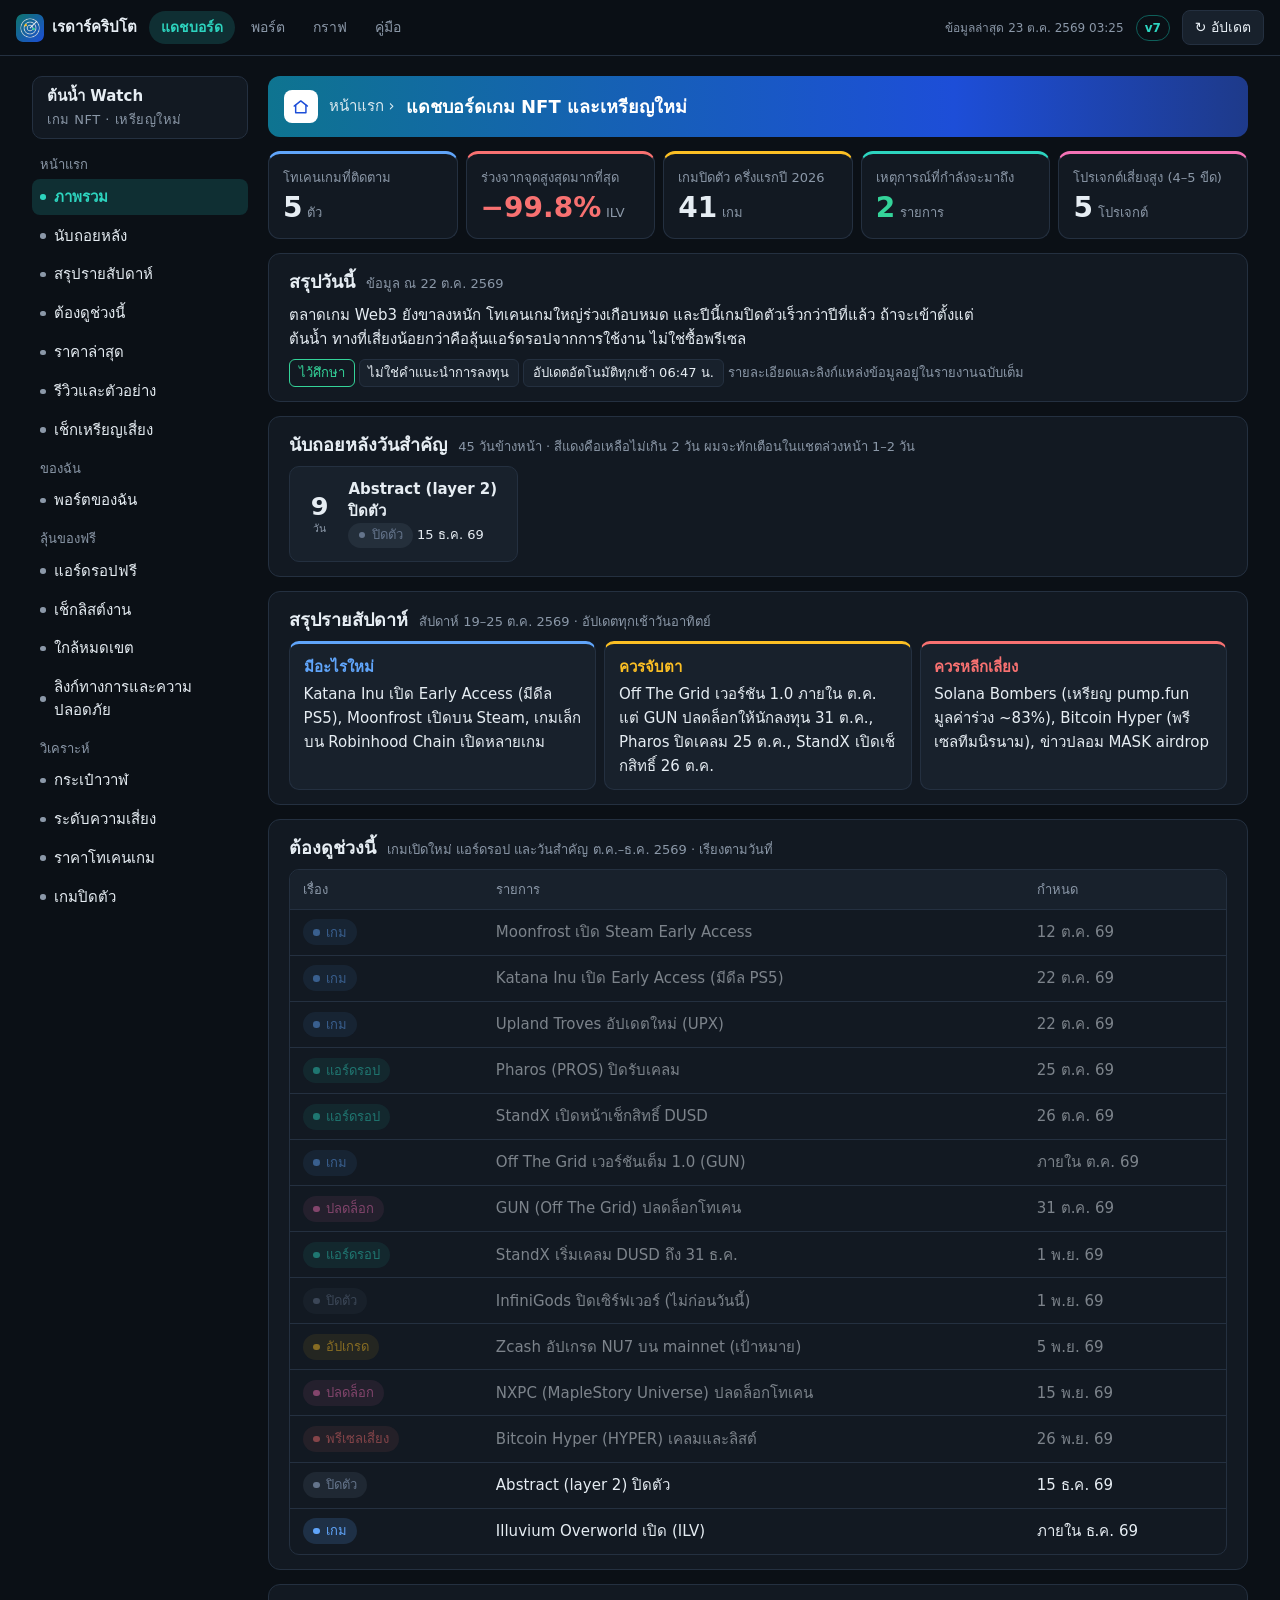
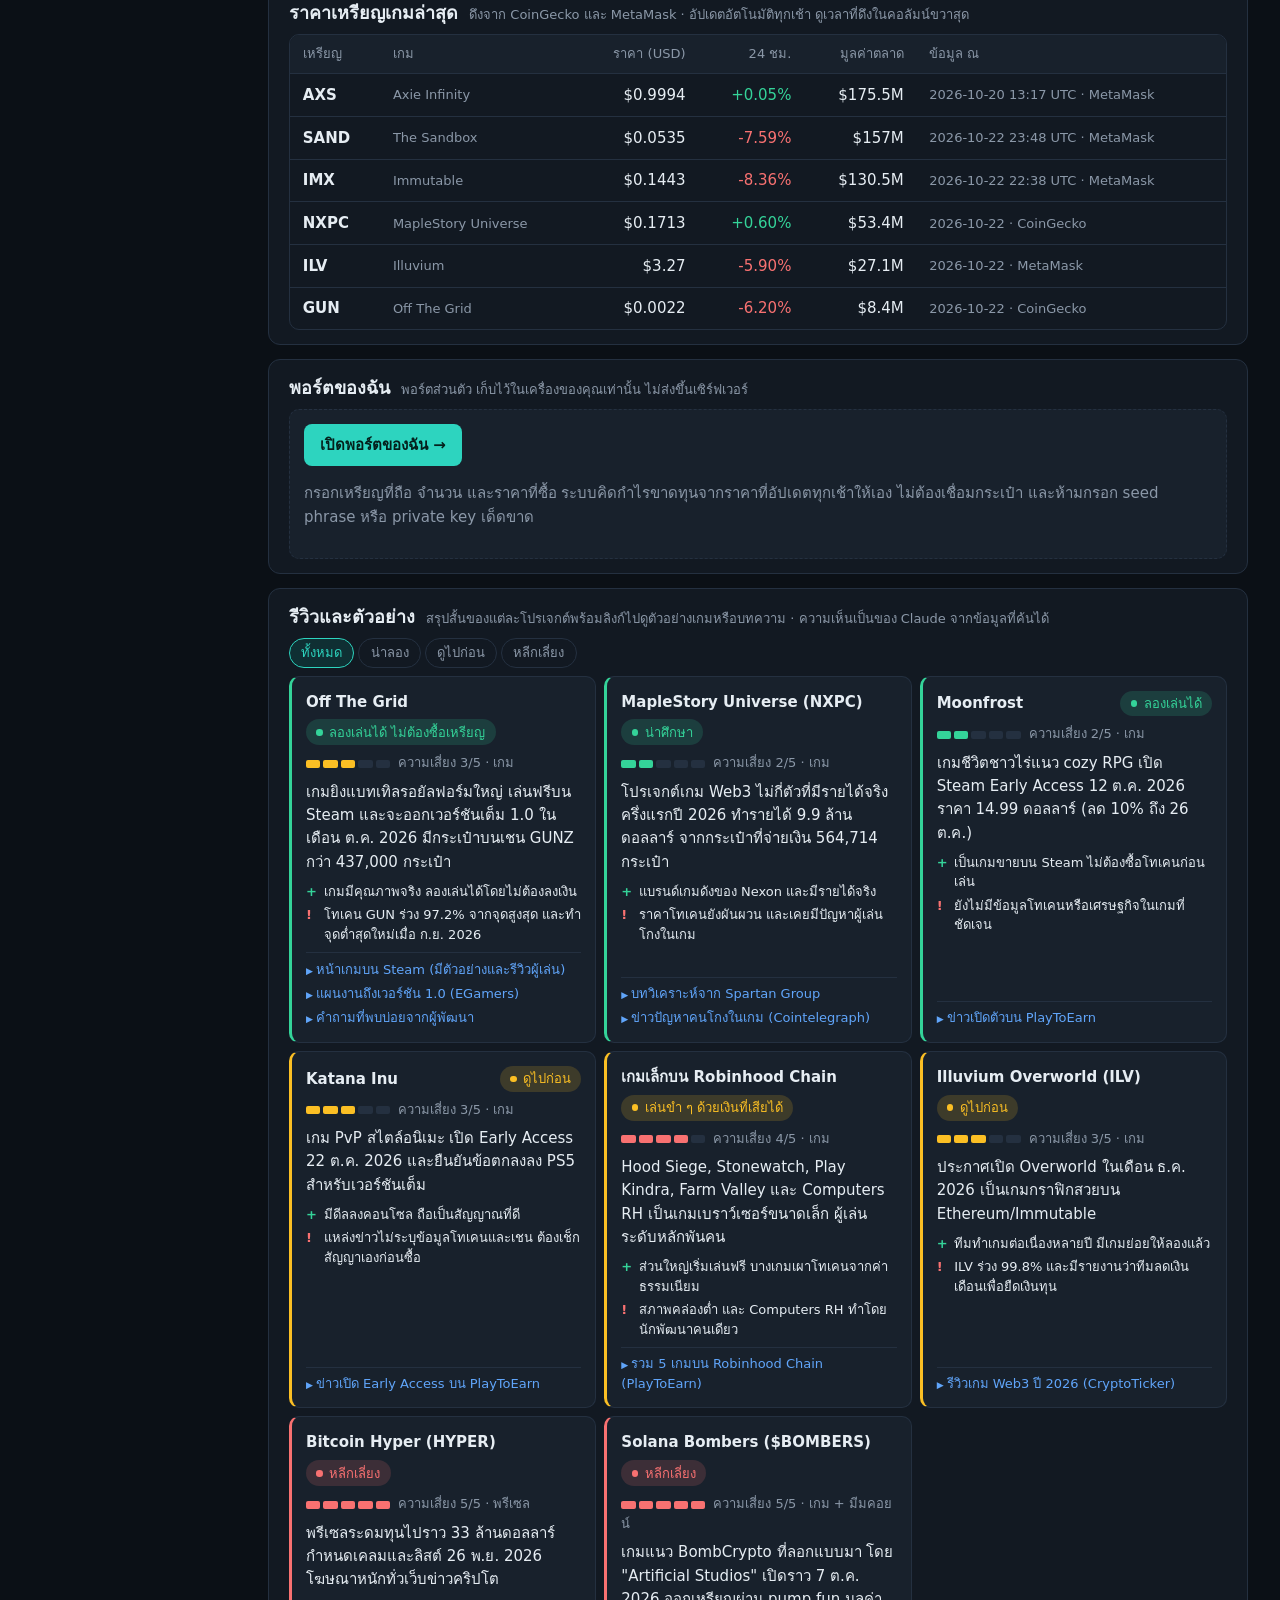
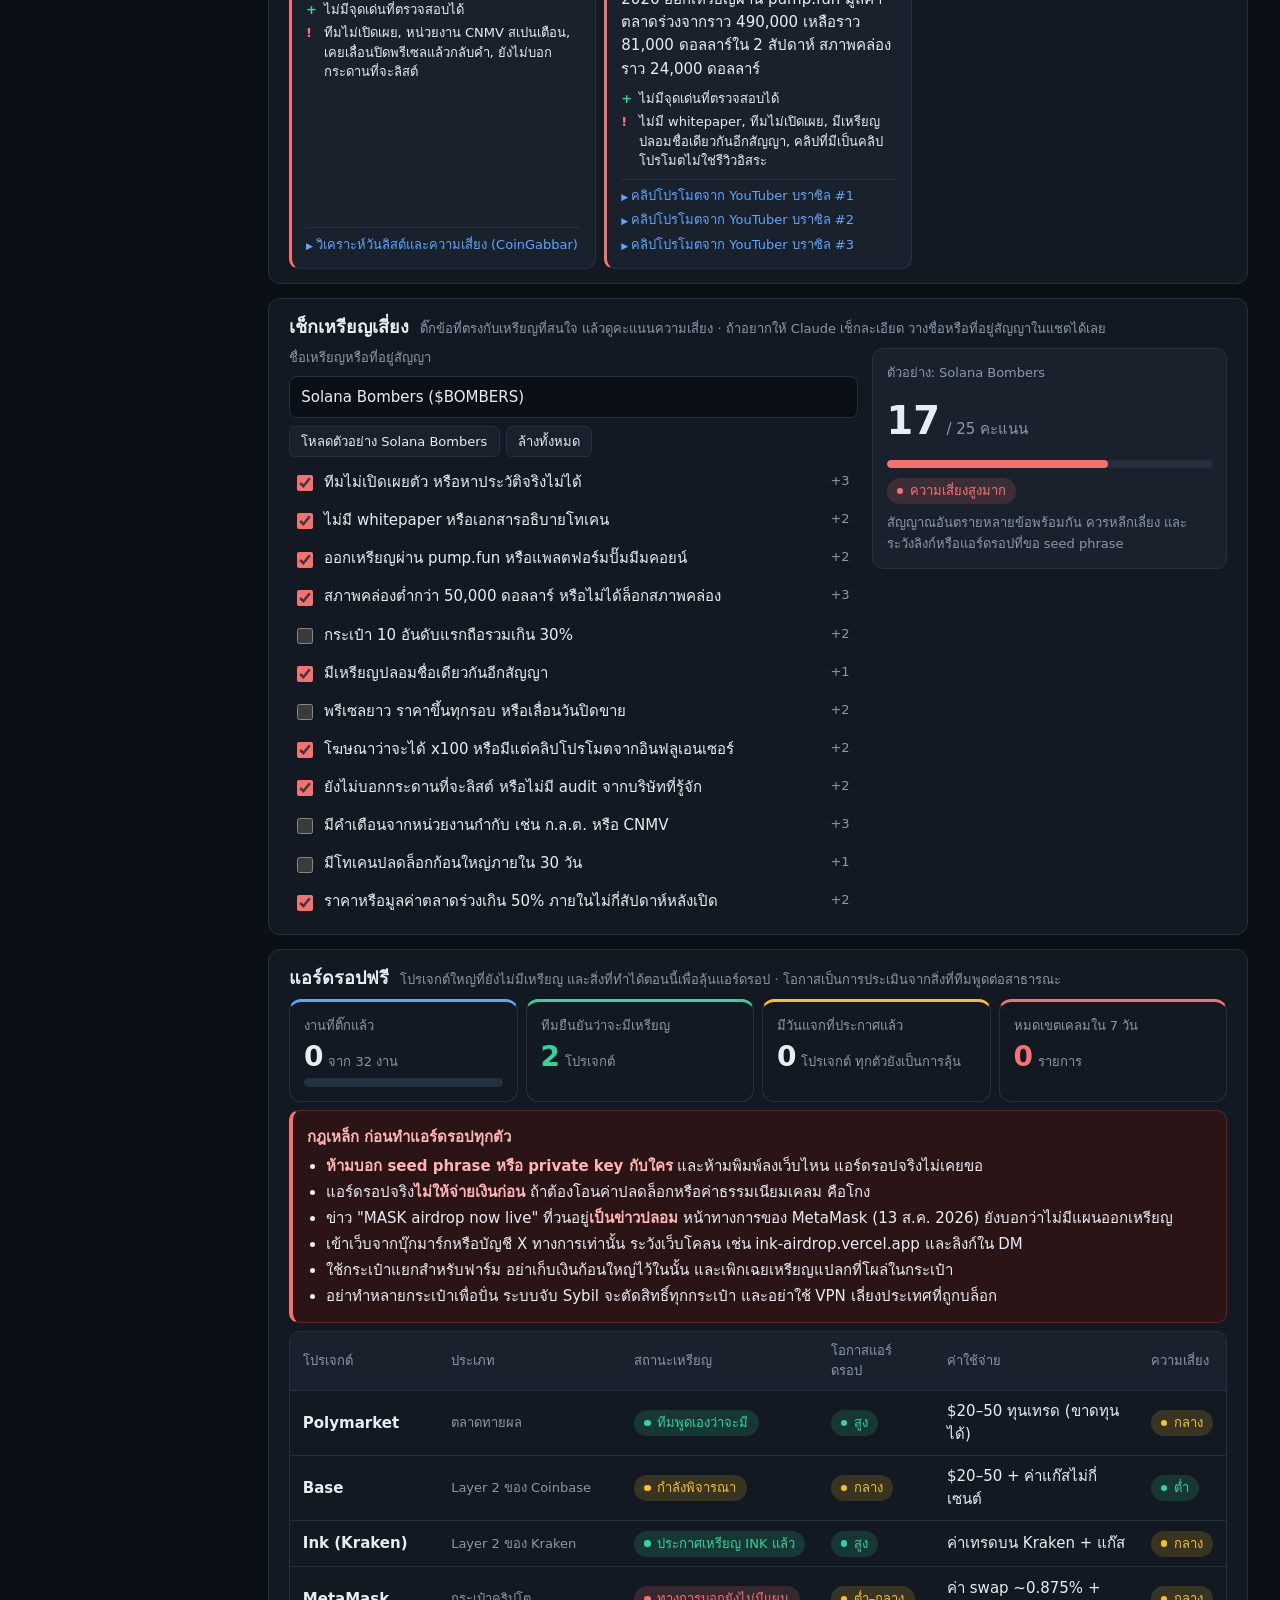
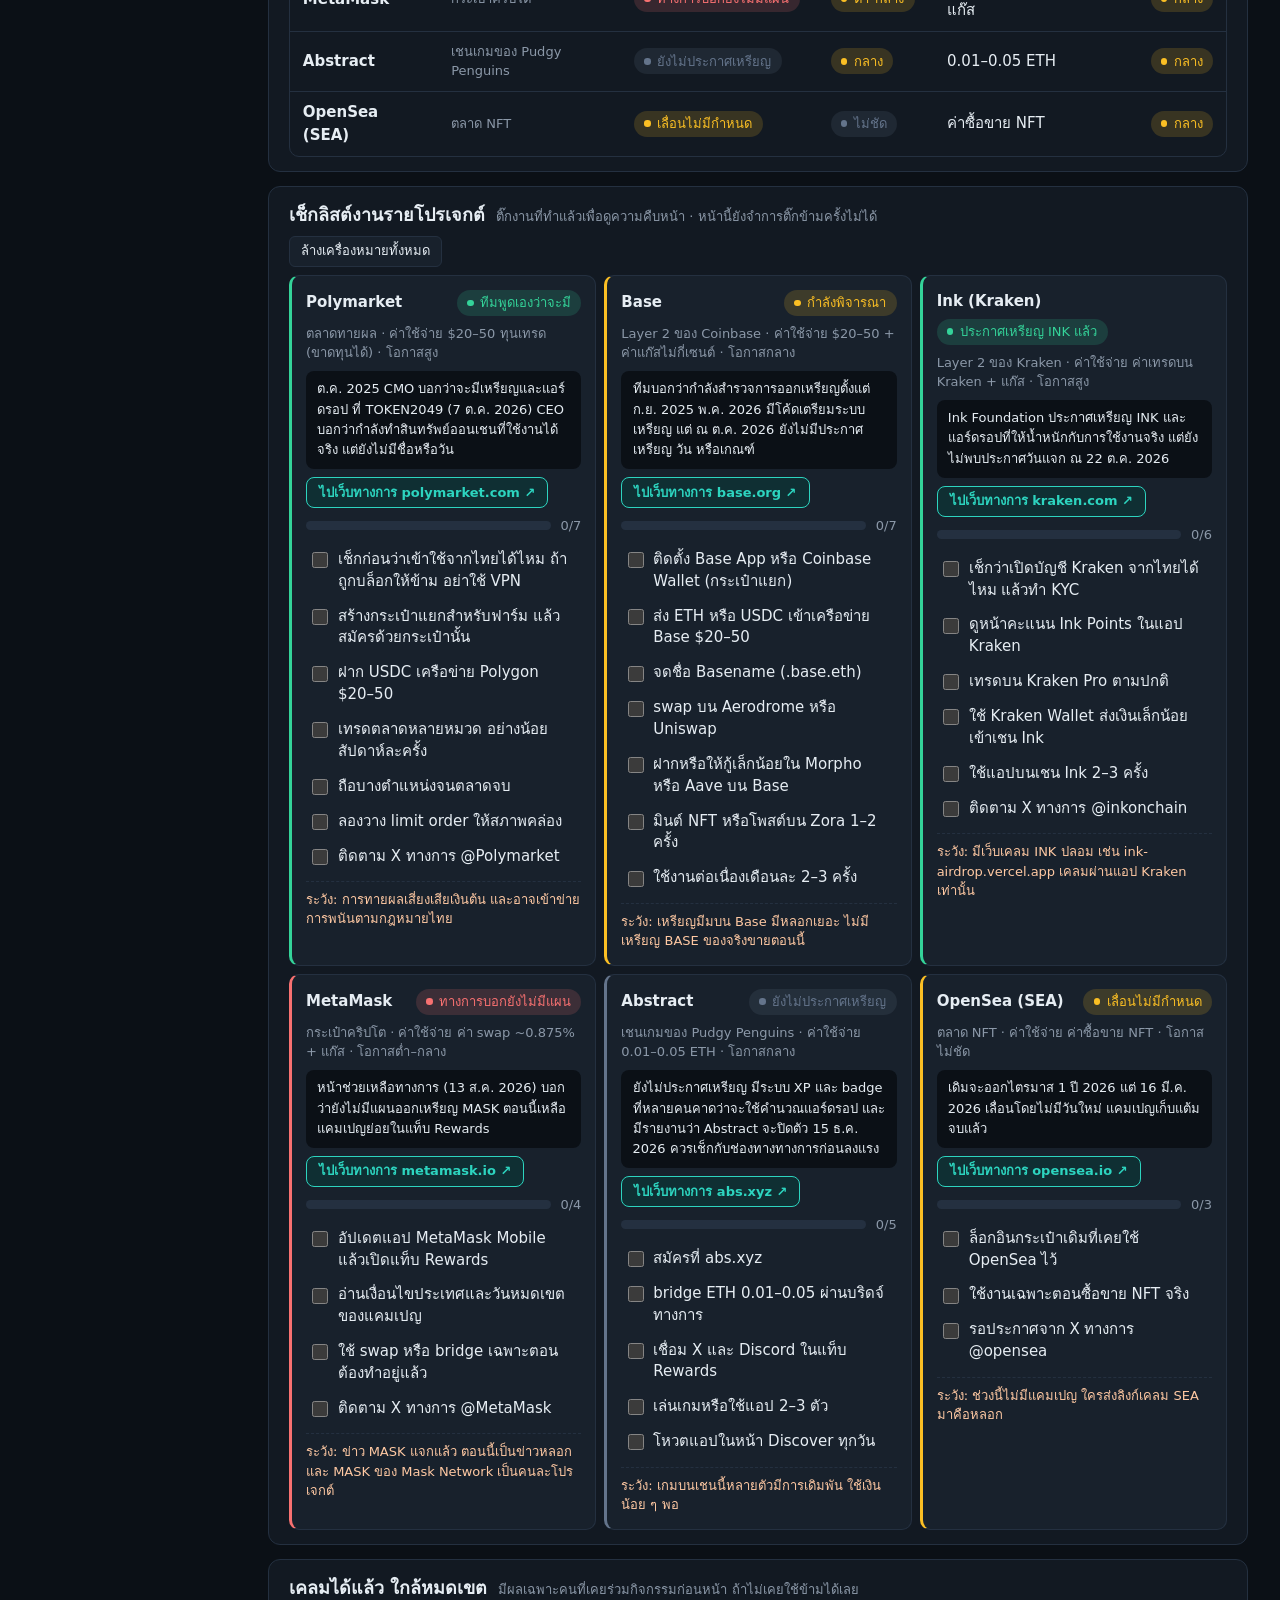
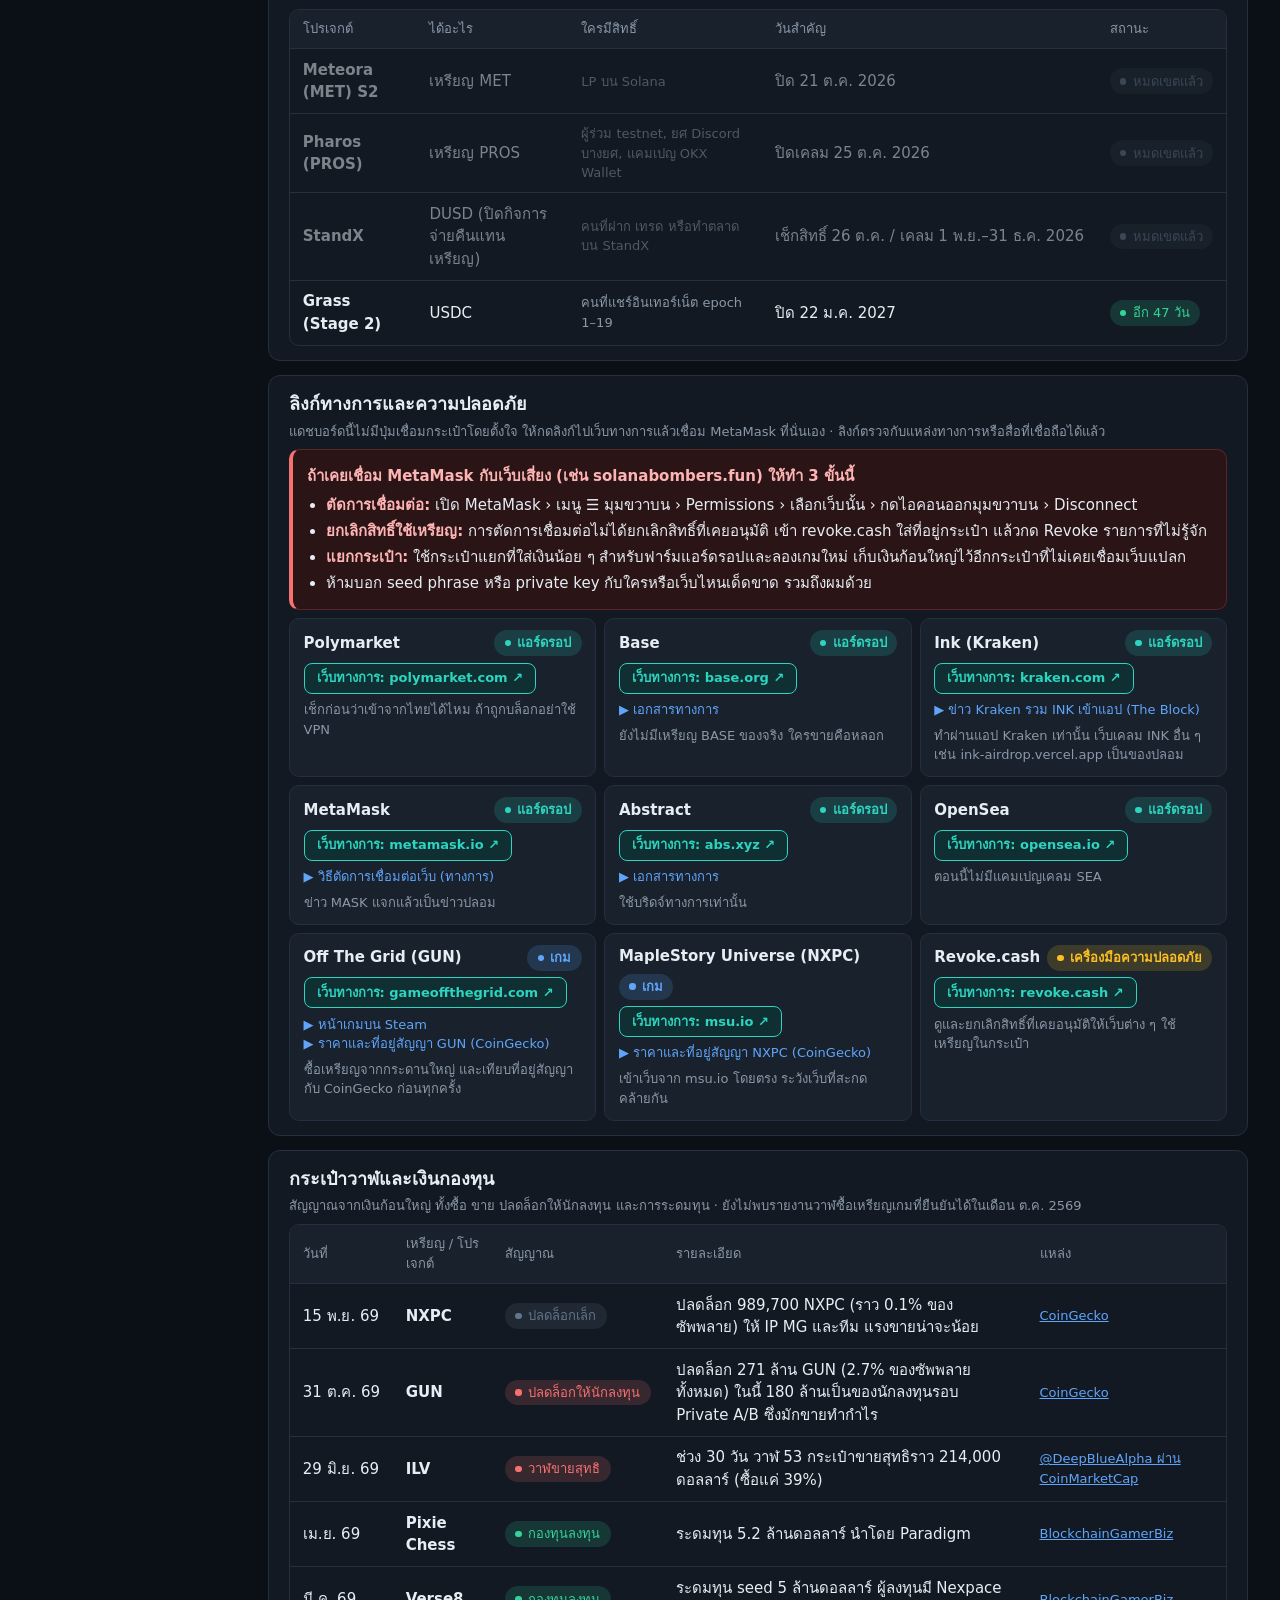
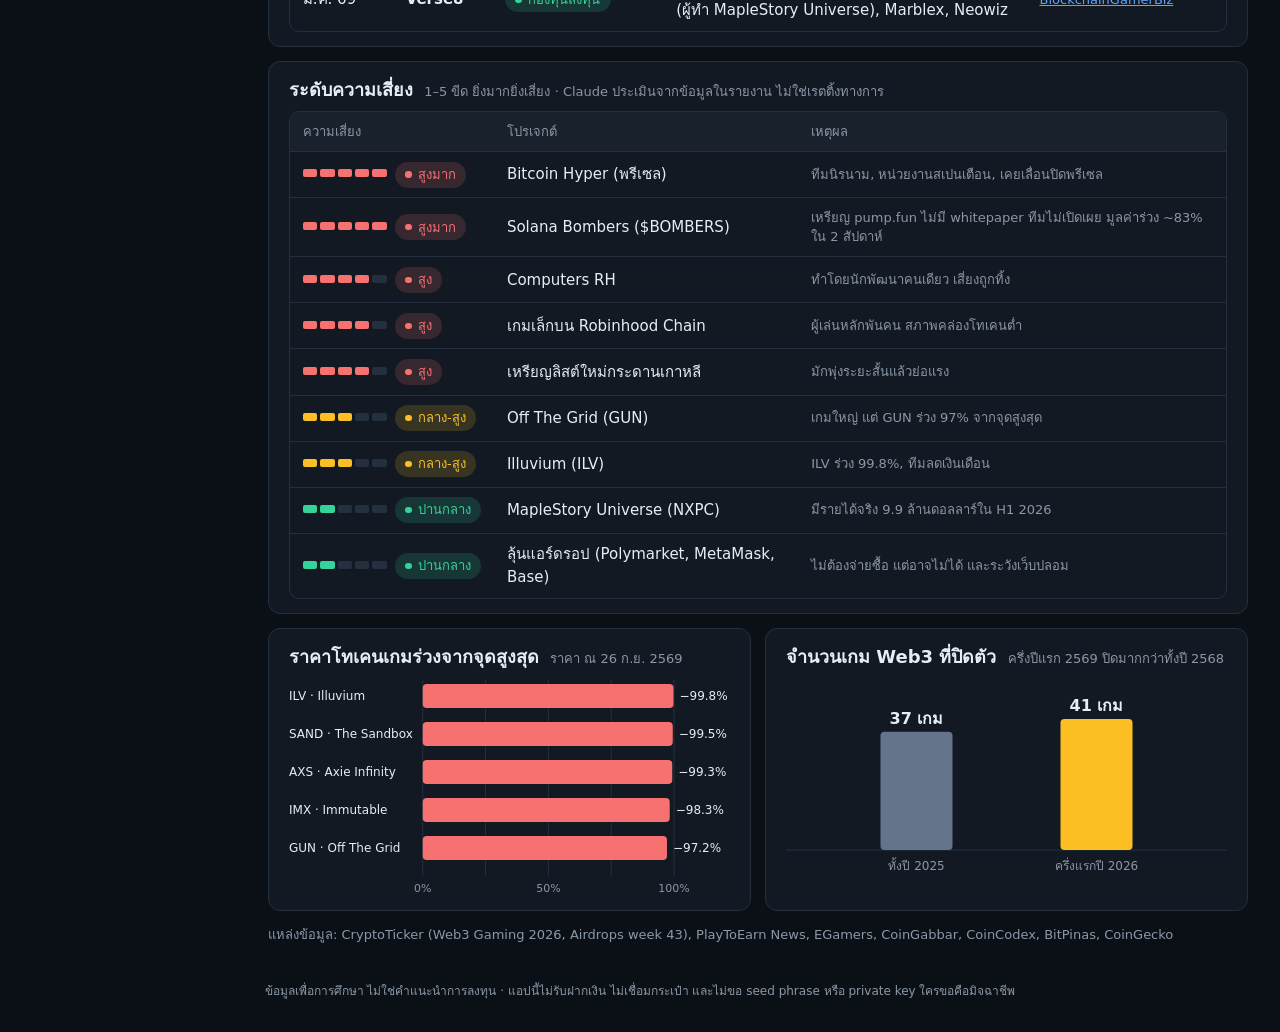
==== index.html @ 23df0cac "v7: coin page with price chart, key stats and analysis Charts and stats come from CoinGecko in the b" ====
<!doctype html>
<html lang="th">
<head>
<meta charset="utf-8">
<meta name="viewport" content="width=device-width,initial-scale=1,viewport-fit=cover">
<title>เรดาร์คริปโต</title>
<meta name="description" content="เกม NFT เหรียญต้นน้ำ แอร์ดรอป และพอร์ตส่วนตัว อัปเดตทุกเช้า">
<meta name="theme-color" content="#0b1016">
<link rel="manifest" href="manifest.webmanifest">
<link rel="icon" href="icons/icon-192.png">
<link rel="apple-touch-icon" href="icons/apple-touch-icon.png">
<meta name="apple-mobile-web-app-capable" content="yes">
<meta name="apple-mobile-web-app-status-bar-style" content="black-translucent">
<meta name="apple-mobile-web-app-title" content="เรดาร์คริปโต">
<link rel="stylesheet" href="css/app.css">
</head>
<body>
<header class="app-bar">
  <a class="brand" href="./"><img src="icons/icon-192.png" alt=""><span>เรดาร์คริปโต</span></a>
  <nav class="tabs">
    <a href="./" class="on">แดชบอร์ด</a>
    <a href="portfolio.html">พอร์ต</a>
    <a href="coin.html">กราฟ</a>
    <a href="guide.html">คู่มือ</a>
  </nav>
  <span class="updated" id="updated"></span>
  <button class="refresh" id="refresh" type="button" title="เช็กเวอร์ชันใหม่และดึงข้อมูลล่าสุด">↻<span class="t"> อัปเดต</span></button>
  <button class="install" id="install" hidden>ติดตั้งแอป</button>
</header>

<main id="dash-root" class="app-main"><p class="loading">กำลังโหลด…</p></main>

<footer class="app-foot">
  ข้อมูลเพื่อการศึกษา ไม่ใช่คำแนะนำการลงทุน · แอปนี้ไม่รับฝากเงิน ไม่เชื่อมกระเป๋า และไม่ขอ seed phrase หรือ private key ใครขอคือมิจฉาชีพ
</footer>

<script src="js/version.js"></script>
<script src="vendor/d3.min.js"></script>
<script src="js/dash.js"></script>
<script src="js/app.js"></script>
<script>
(async () => {
  const root = document.getElementById('dash-root');
  try {
    const r = await fetch('dashboard/page.html?v=' + (window.APP_DATA_VERSION || ''), { cache: 'no-cache' });
    if (!r.ok) throw new Error(r.status);
    let html = await r.text();
    // The page links its portfolio to the claude.ai version; in the app it is the local one.
    html = html.replace(/https:\/\/claude\.ai\/artifact\/2eUPvnjUQCfss36SJNCmqR"[^>]*>/g, 'portfolio.html">')
               .replace(/พอร์ตส่วนตัวแยกของแต่ละคน[^<]*/g, 'พอร์ตส่วนตัว เก็บไว้ในเครื่องของคุณเท่านั้น ไม่ส่งขึ้นเซิร์ฟเวอร์');
    const tpl = document.createElement('template');
    tpl.innerHTML = html;
    const scripts = [...tpl.content.querySelectorAll('script')];
    scripts.forEach(s => s.remove());
    root.replaceChildren(tpl.content);
    for (const s of scripts) {
      const el = document.createElement('script');
      el.textContent = '(function(){\n' + s.textContent + '\n})();';
      document.body.append(el);
    }
    // Tap a coin in the price table to open its chart.
    root.addEventListener('click', e => {
      const tr = e.target.closest('#price-table tbody tr');
      const sym = tr && tr.cells[0] && tr.cells[0].textContent.trim();
      if (sym && /^[A-Za-z0-9.$_-]{1,20}$/.test(sym)) location.href = 'coin.html?sym=' + encodeURIComponent(sym);
    });
  } catch (e) {
    root.innerHTML = '<p class="loading">โหลดแดชบอร์ดไม่ได้ ตรวจสอบอินเทอร์เน็ตแล้วลองเปิดใหม่</p>';
  }
})();
</script>
</body>
</html>
---- css/app.css ----
:root {
  color-scheme: dark;
  --bg: #0b1016; --panel: #121922; --panel2: #18212c; --line: #243040;
  --fg: #e6edf3; --muted: #8b98a8; --teal: #2dd4bf; --blue: #60a5fa;
  /* Tokens the dashboard page expects from its host */
  --font-anthropic-sans: system-ui, -apple-system, "Segoe UI";
  --cds-font-size-caption: .8125rem; --cds-font-size-body: .9375rem; --cds-font-size-heading: 1.125rem;
  --cds-gap-xs: .25rem; --cds-gap-sm: .5rem; --cds-gap-md: .875rem; --cds-gap-lg: 1.25rem;
  --cds-pad-sm: .5rem; --cds-pad-md: .875rem; --cds-pad-lg: 1.25rem;
  --cds-radius: 14px; --cds-dur-slow: .3s;
}
* { box-sizing: border-box; }
html { background: var(--bg); }
body {
  margin: 0; background: var(--bg); color: var(--fg);
  font: 15px/1.5 system-ui, -apple-system, "Segoe UI", "Noto Sans Thai", "Leelawadee UI", sans-serif;
  padding: env(safe-area-inset-top) env(safe-area-inset-right) env(safe-area-inset-bottom) env(safe-area-inset-left);
}
.app-bar {
  position: sticky; top: 0; z-index: 10; display: flex; align-items: center; gap: 12px; flex-wrap: wrap;
  padding: 10px 16px; background: rgba(11, 16, 22, .92); backdrop-filter: blur(8px); border-bottom: 1px solid var(--line);
}
.brand { display: flex; align-items: center; gap: 8px; color: var(--fg); text-decoration: none; font-weight: 700; }
.brand img { width: 28px; height: 28px; border-radius: 7px; }
.tabs { display: flex; gap: 4px; }
.tabs a { color: var(--muted); text-decoration: none; padding: 6px 12px; border-radius: 999px; font-size: 14px; }
.tabs a.on { background: #0f2f33; color: var(--teal); font-weight: 600; }
.updated { margin-left: auto; color: var(--muted); font-size: 12px; }
.install { border: 0; border-radius: 8px; padding: 7px 12px; background: var(--teal); color: #04201c; font: inherit; font-size: 14px; font-weight: 600; cursor: pointer; }
.app-main { max-width: 1280px; margin: 0 auto; padding: 0 16px; }
.app-main .nf { border-radius: 0; }
.loading { color: var(--muted); padding: 40px 0; text-align: center; }
.app-foot { max-width: 1280px; margin: 0 auto; padding: 16px 16px 32px; color: var(--muted); font-size: 12px; text-align: center; }
.toast {
  position: fixed; left: 50%; bottom: calc(16px + env(safe-area-inset-bottom)); transform: translateX(-50%); z-index: 20;
  background: var(--panel2); border: 1px solid var(--line); border-radius: 10px; padding: 10px 14px; font-size: 14px;
  box-shadow: 0 6px 24px rgba(0, 0, 0, .4); max-width: calc(100vw - 32px);
}
.dash-skeleton { color: var(--muted); }
@media (max-width: 520px) { .updated { display: none; } .brand span { display: none; } }
.refresh { border: 1px solid var(--line); border-radius: 8px; padding: 6px 12px; background: var(--panel2); color: var(--fg); font: inherit; font-size: 14px; cursor: pointer; }
.refresh:disabled { opacity: .6; cursor: default; }
.new-version { display: flex; align-items: center; gap: 10px; }
.new-version button { border: 0; border-radius: 6px; padding: 5px 10px; background: var(--teal); color: #04201c; font: inherit; font-weight: 600; cursor: pointer; }
@media (max-width: 430px) { .app-bar { gap: 8px; padding: 10px 12px; } .tabs a { padding: 6px 9px; font-size: 13px; } .refresh { padding: 6px 9px; font-size: 13px; } }
.ver { color: var(--teal); text-decoration: none; font-size: 12px; font-weight: 700; border: 1px solid #0f5f5a; border-radius: 999px; padding: 3px 8px; white-space: nowrap; }
a.toast { color: var(--fg); text-decoration: none; }
@media (max-width: 520px) { .app-bar .ver { margin-left: auto; } }
@media (max-width: 430px) { .refresh .t { display: none; } .tabs a { padding: 6px 7px; } .brand img { width: 24px; height: 24px; } }
#price-table tbody tr { cursor: pointer; }
#price-table tbody tr:hover td { background: rgba(45, 212, 191, .06); }
.coinlink { color: inherit; text-decoration: underline dotted; text-underline-offset: 3px; }
@media (max-width: 400px) { .brand { display: none; } }
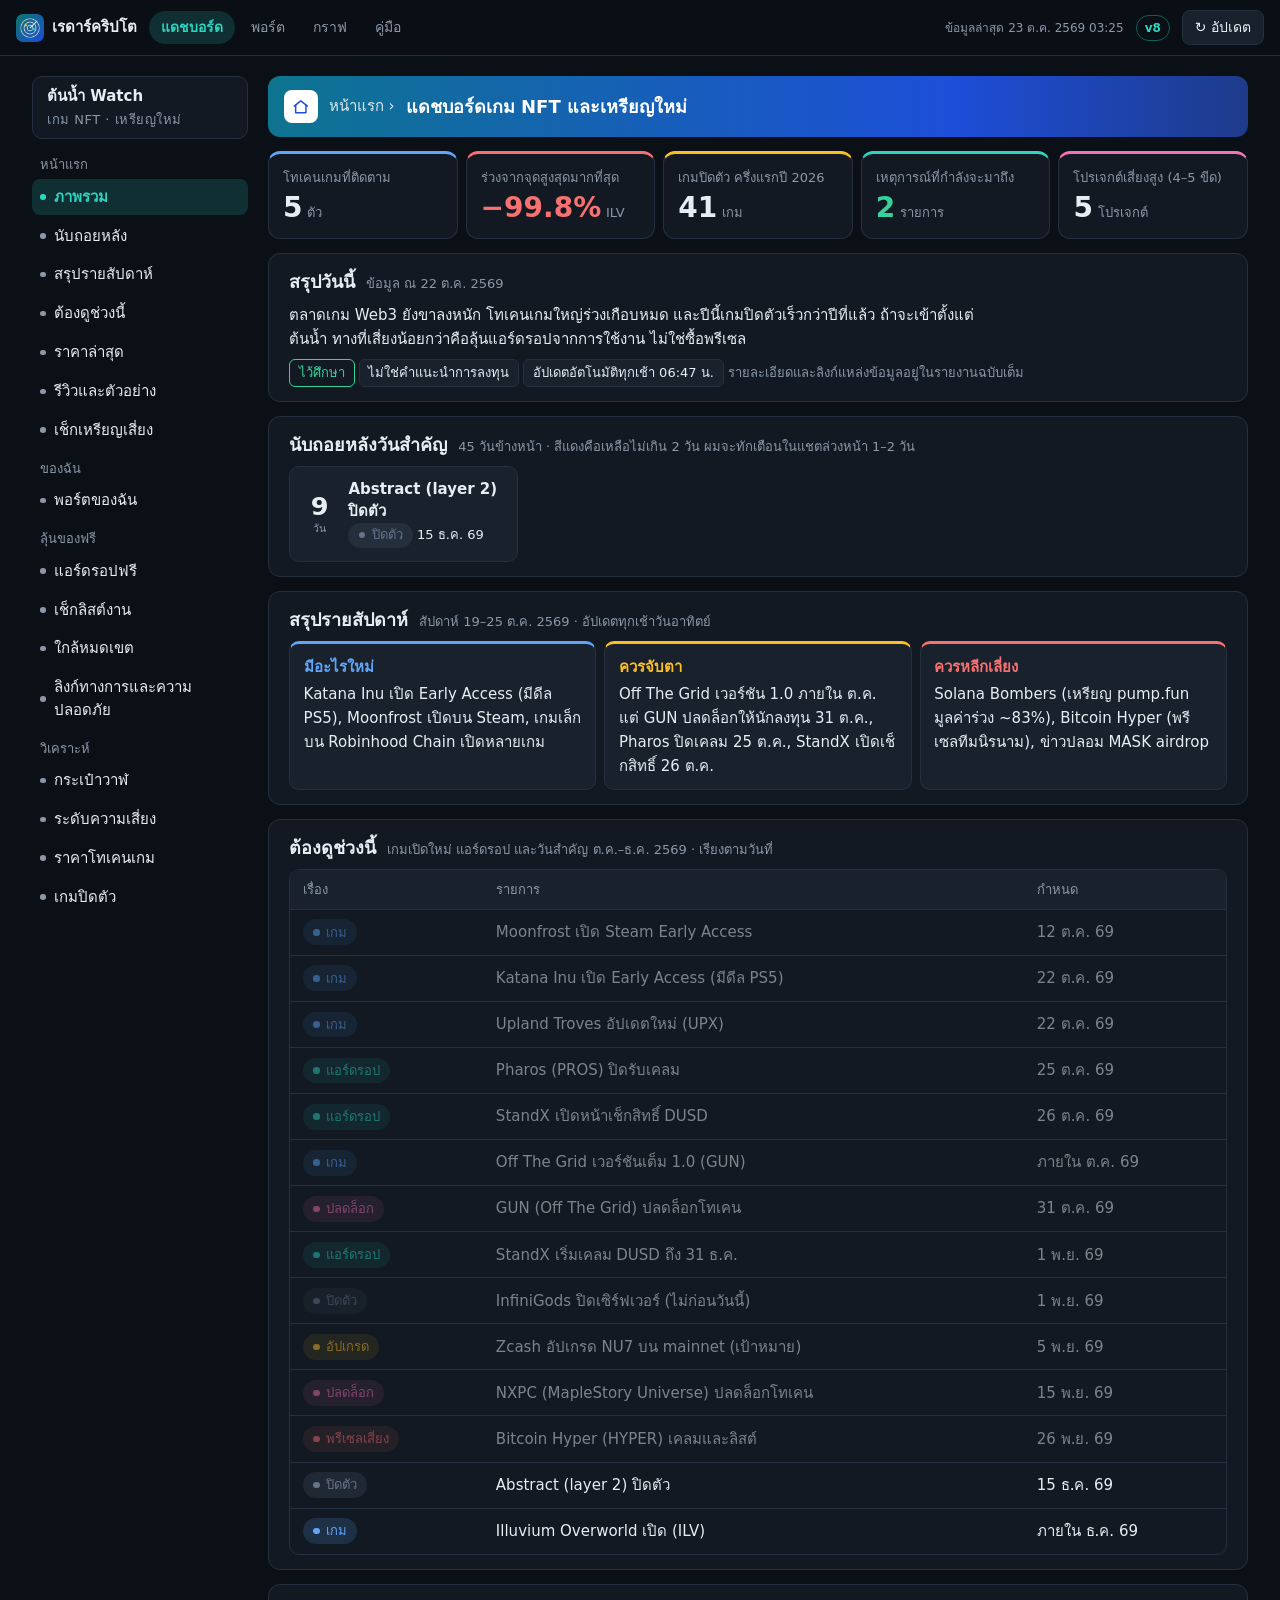
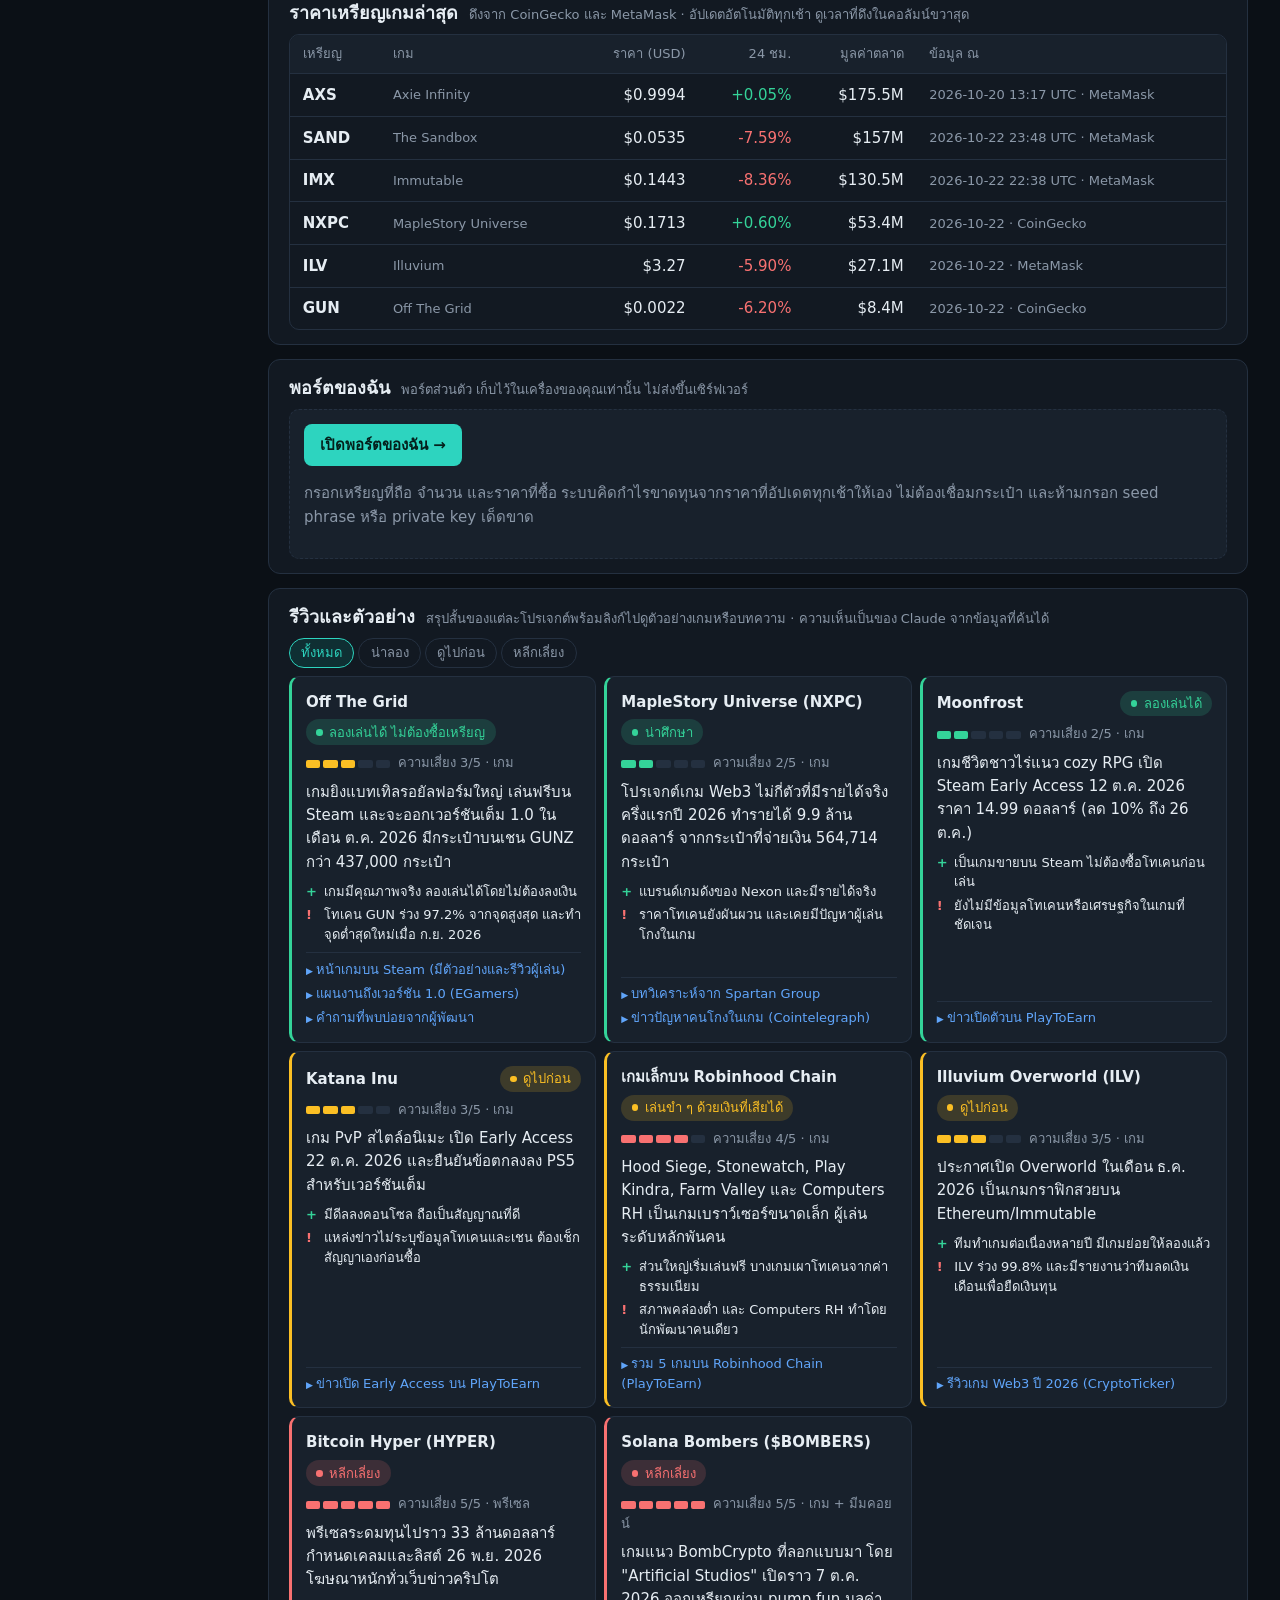
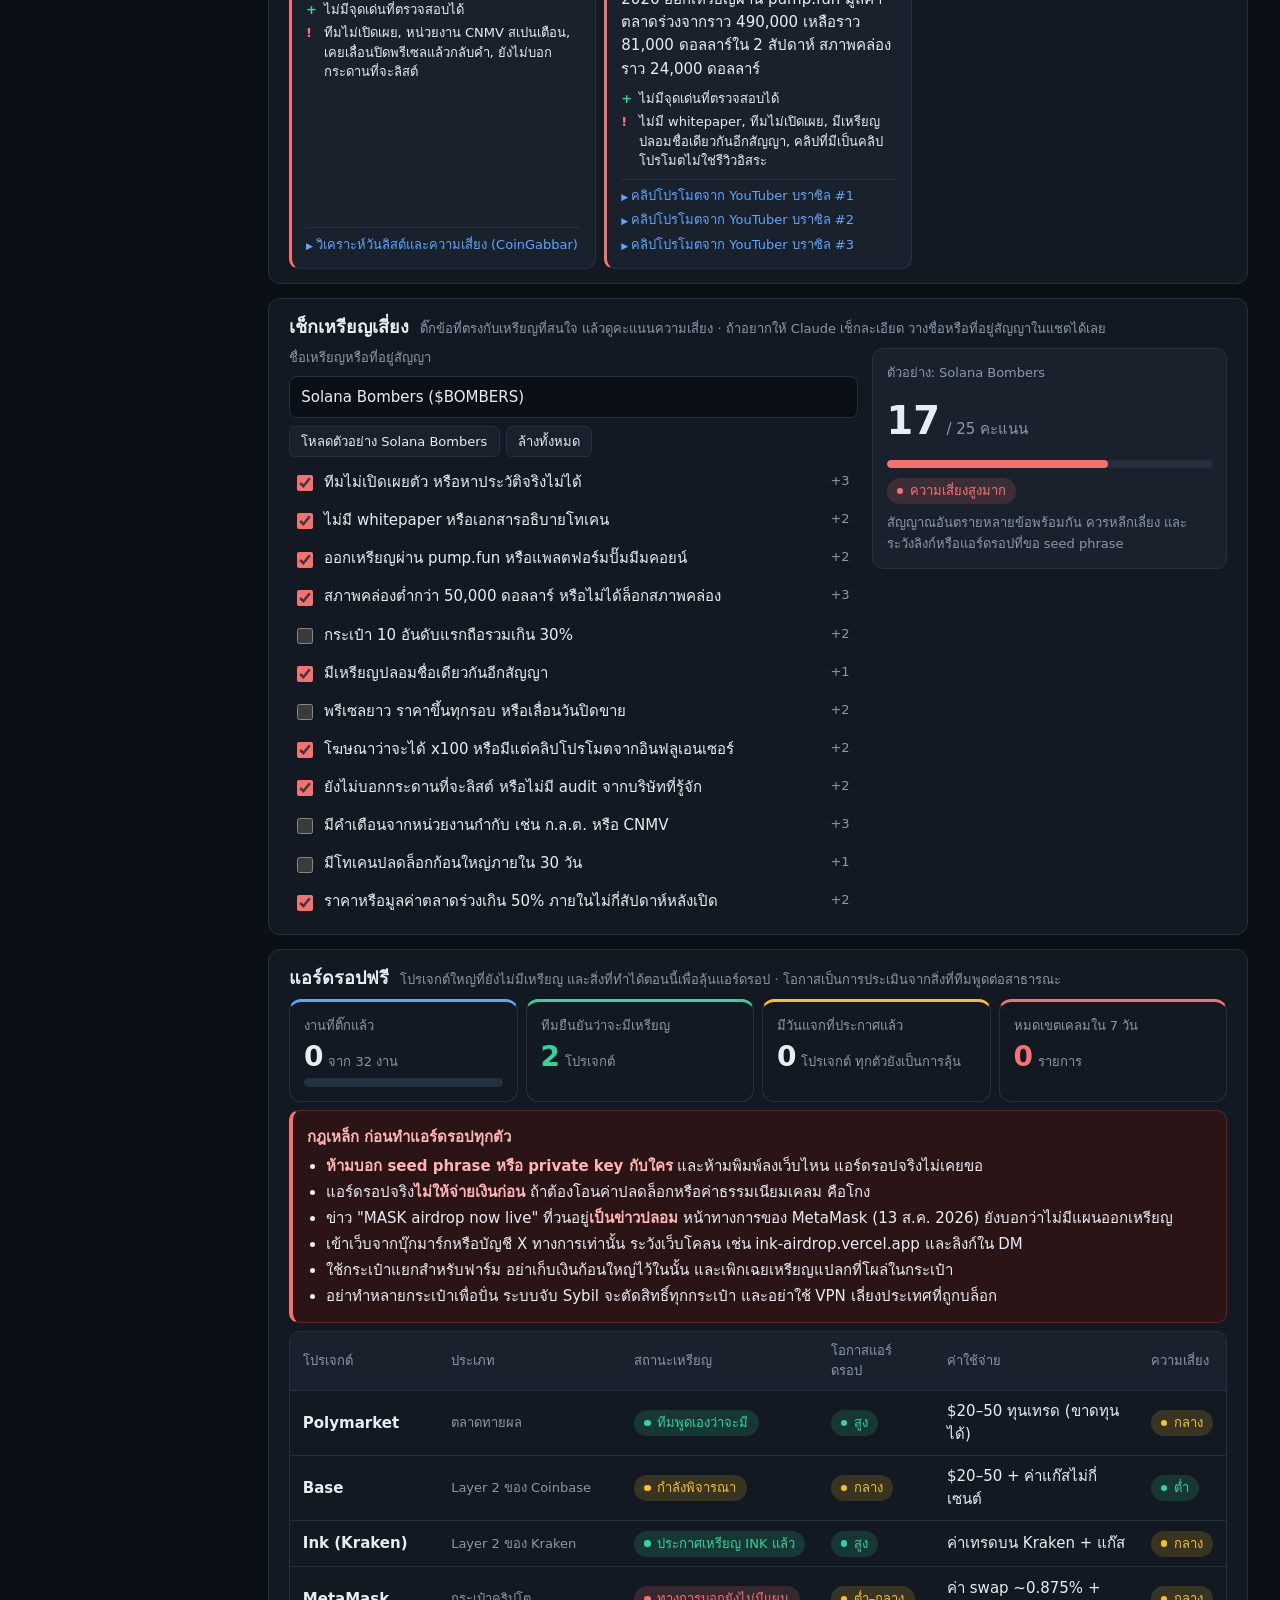
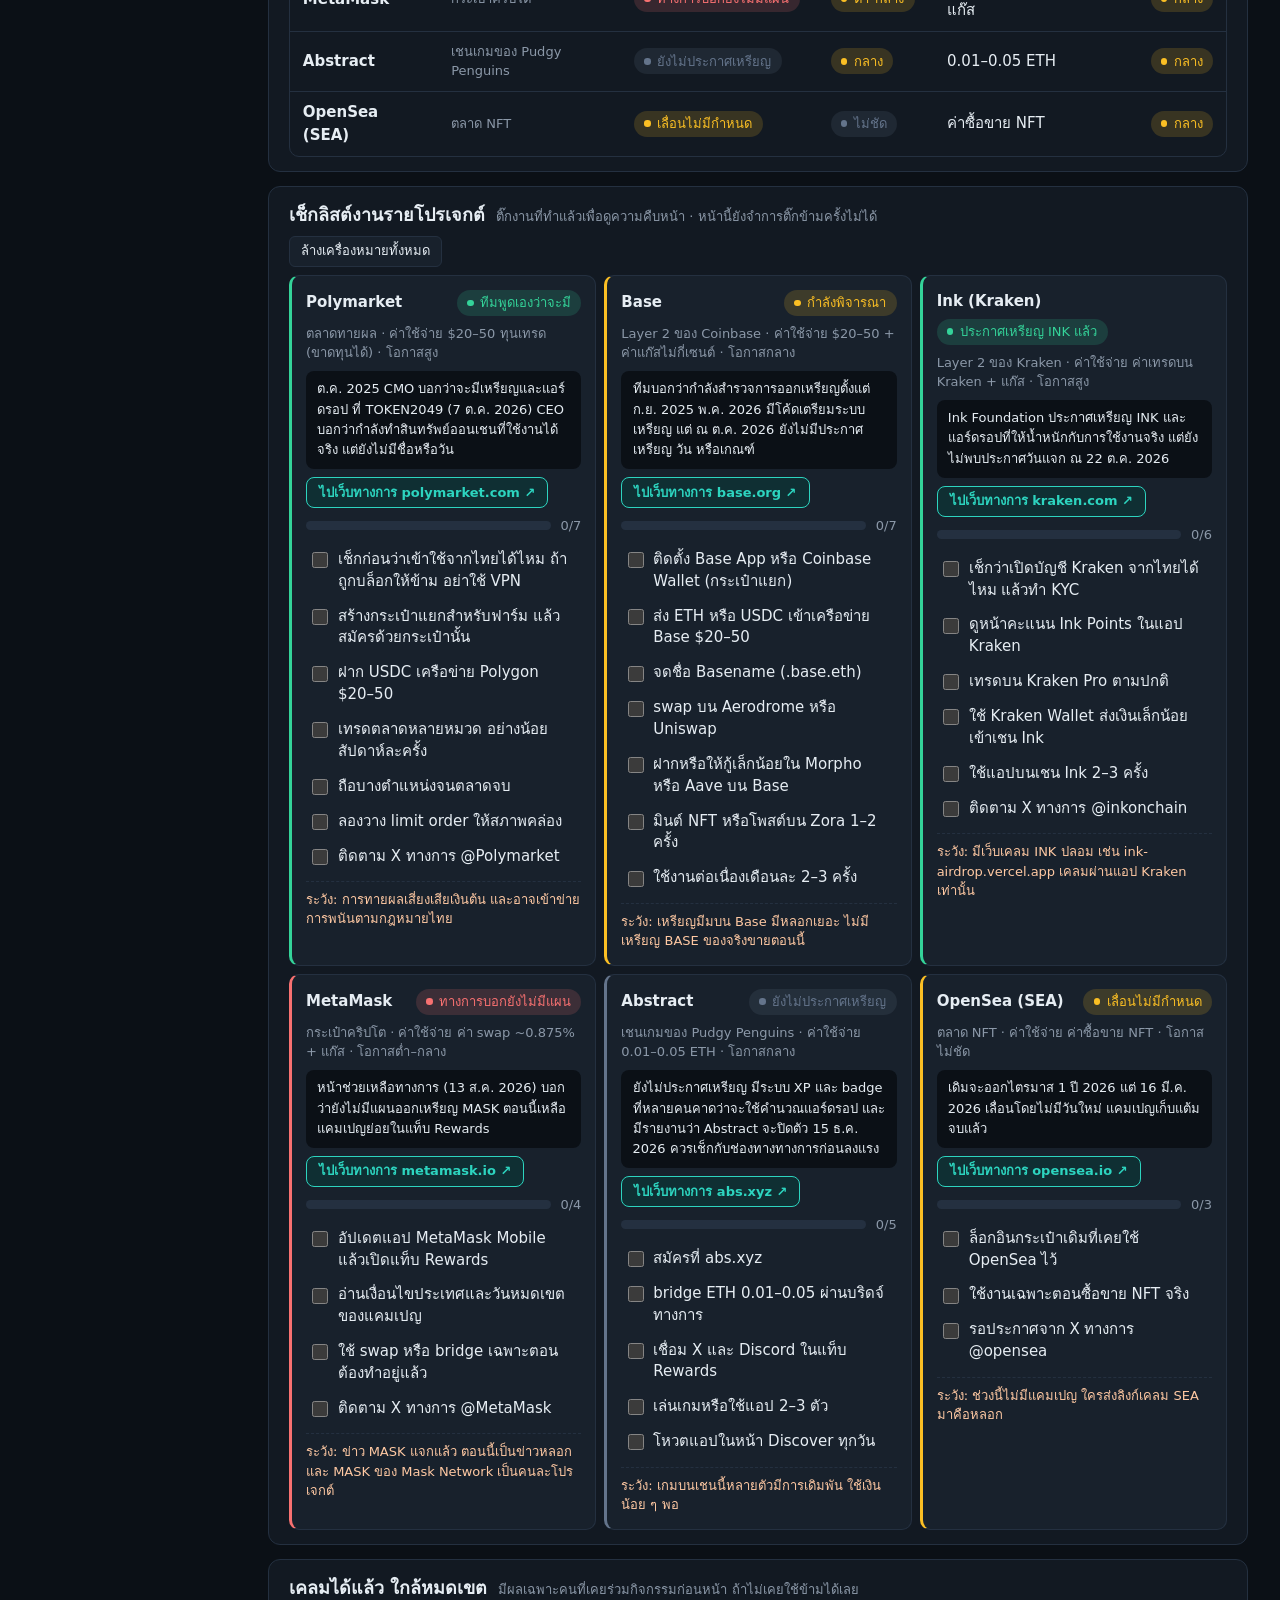
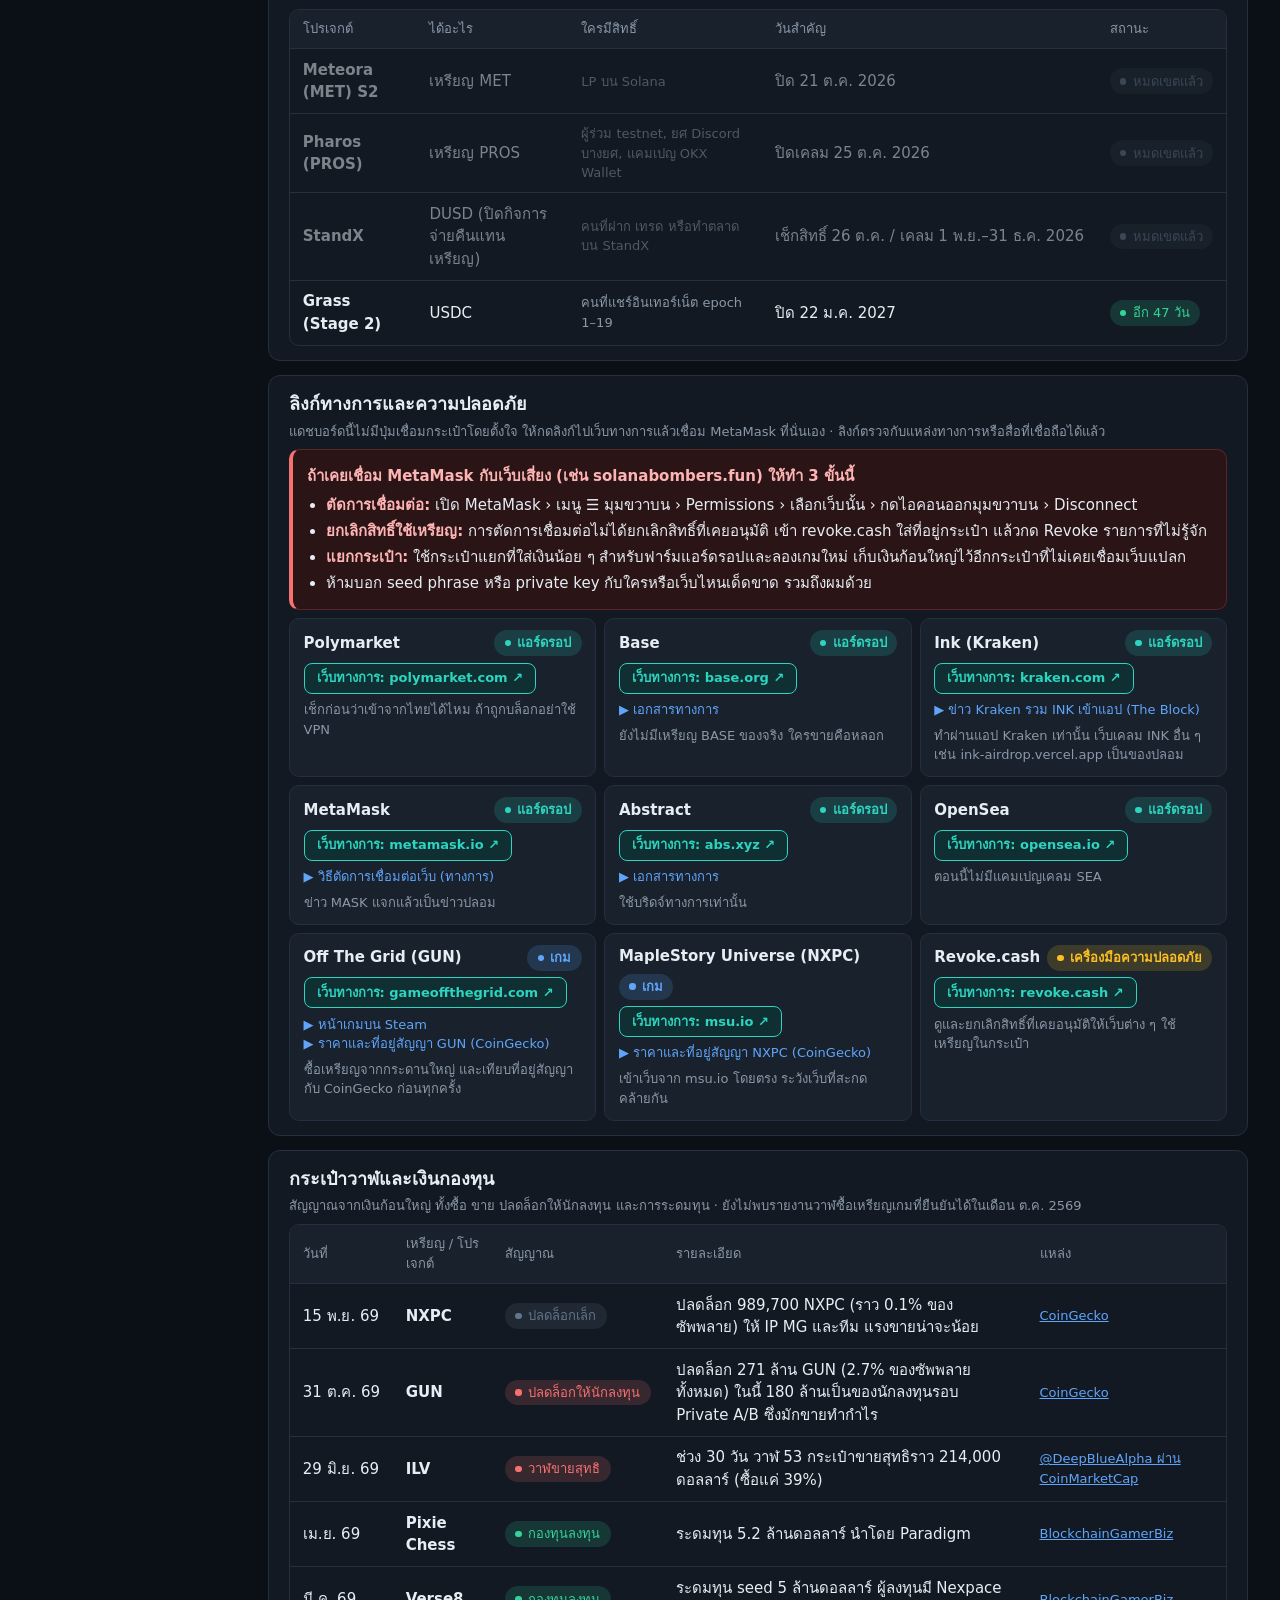
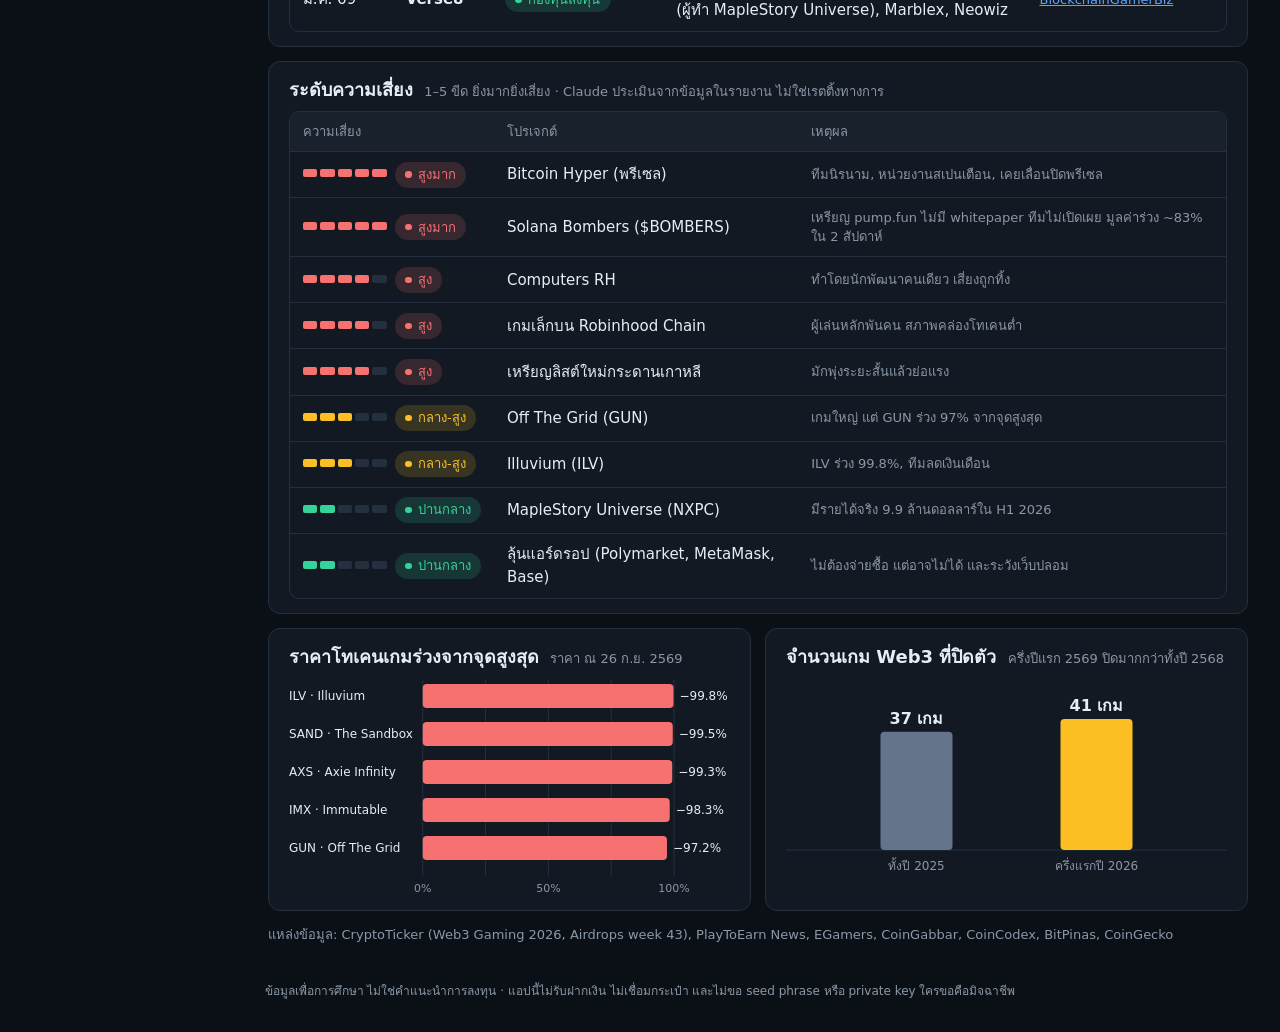
==== commit 6d212151: "v8: price targets with alerts, trade log with CSV export Targets live on the device and are checked " ====
--- a/index.html
+++ b/index.html
@@ -38,6 +38,8 @@
 <script src="vendor/d3.min.js"></script>
 <script src="js/dash.js"></script>
 <script src="js/app.js"></script>
+<script src="js/coins.js"></script>
+<script src="js/alerts.js"></script>
 <script>
 (async () => {
   const root = document.getElementById('dash-root');
--- a/css/app.css
+++ b/css/app.css
@@ -51,3 +51,4 @@
 #price-table tbody tr:hover td { background: rgba(45, 212, 191, .06); }
 .coinlink { color: inherit; text-decoration: underline dotted; text-underline-offset: 3px; }
 @media (max-width: 400px) { .brand { display: none; } }
+.alert-toast { border-color: var(--teal); }
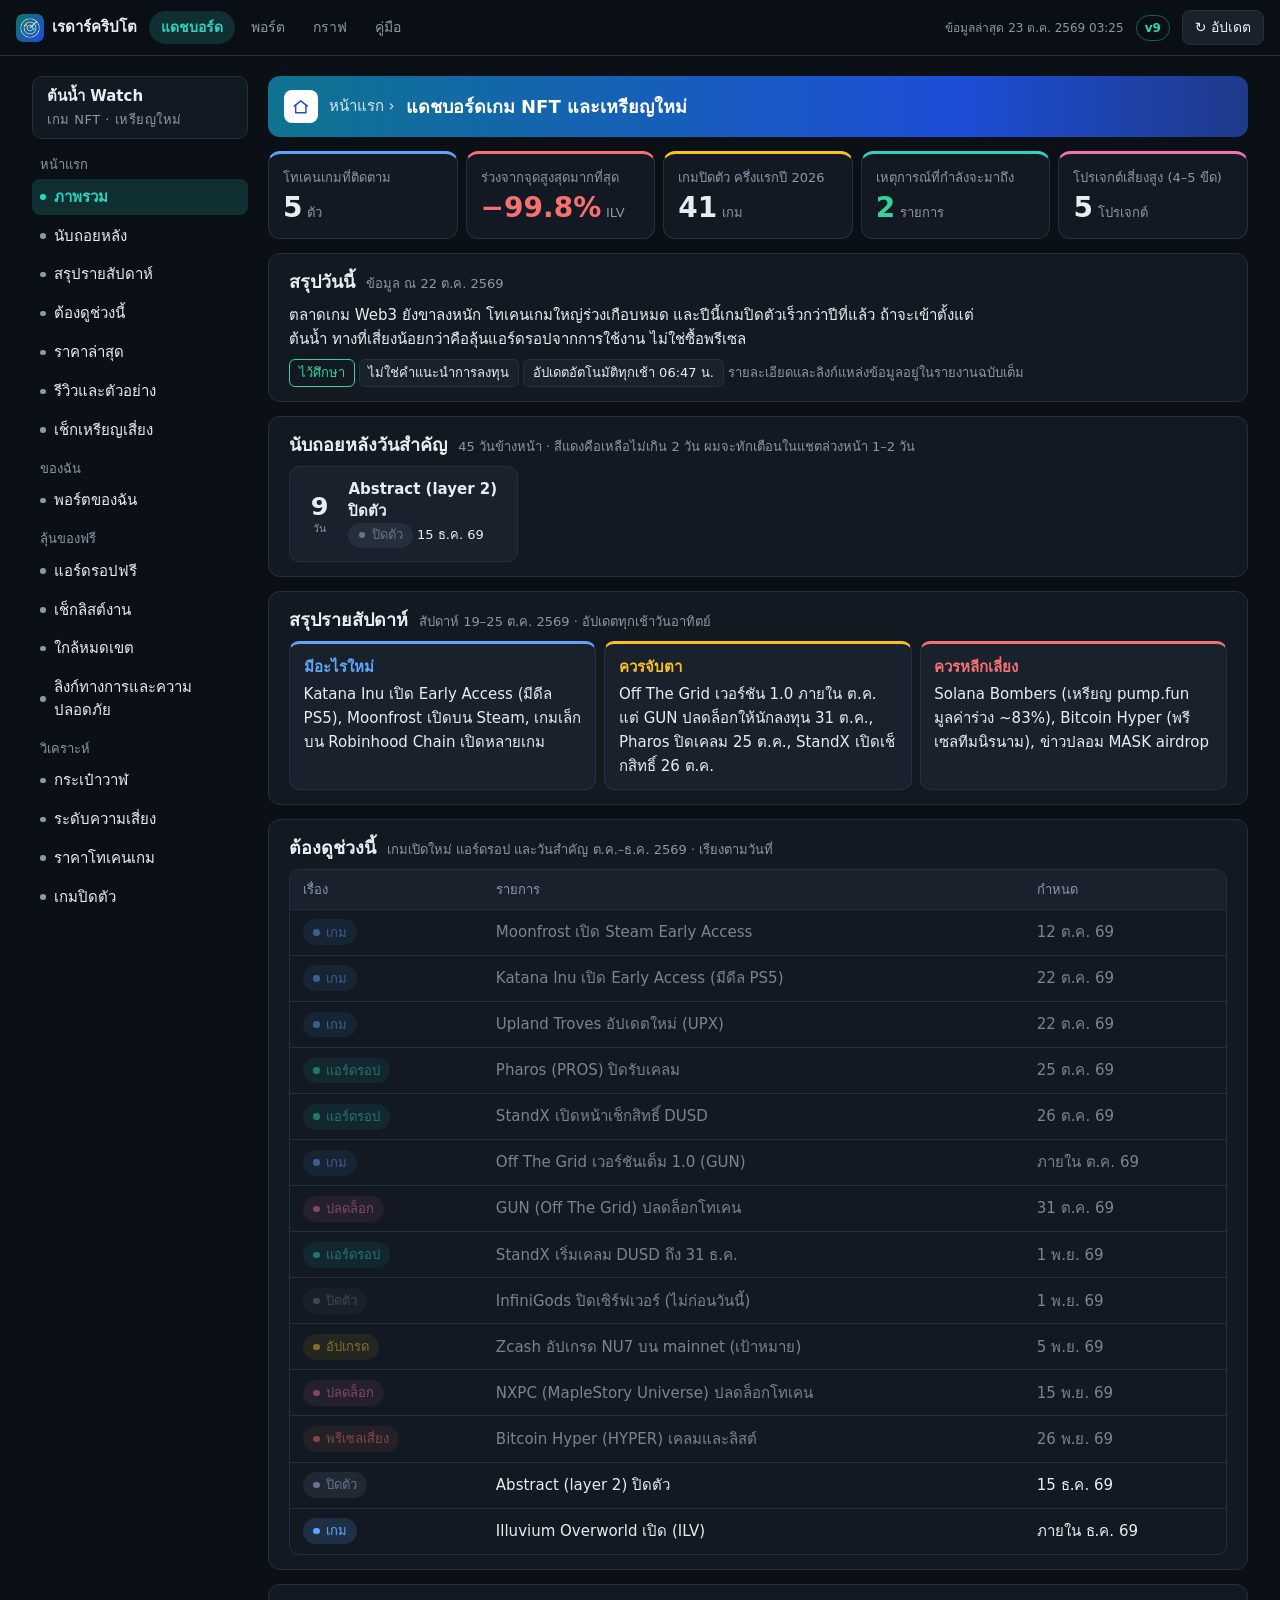
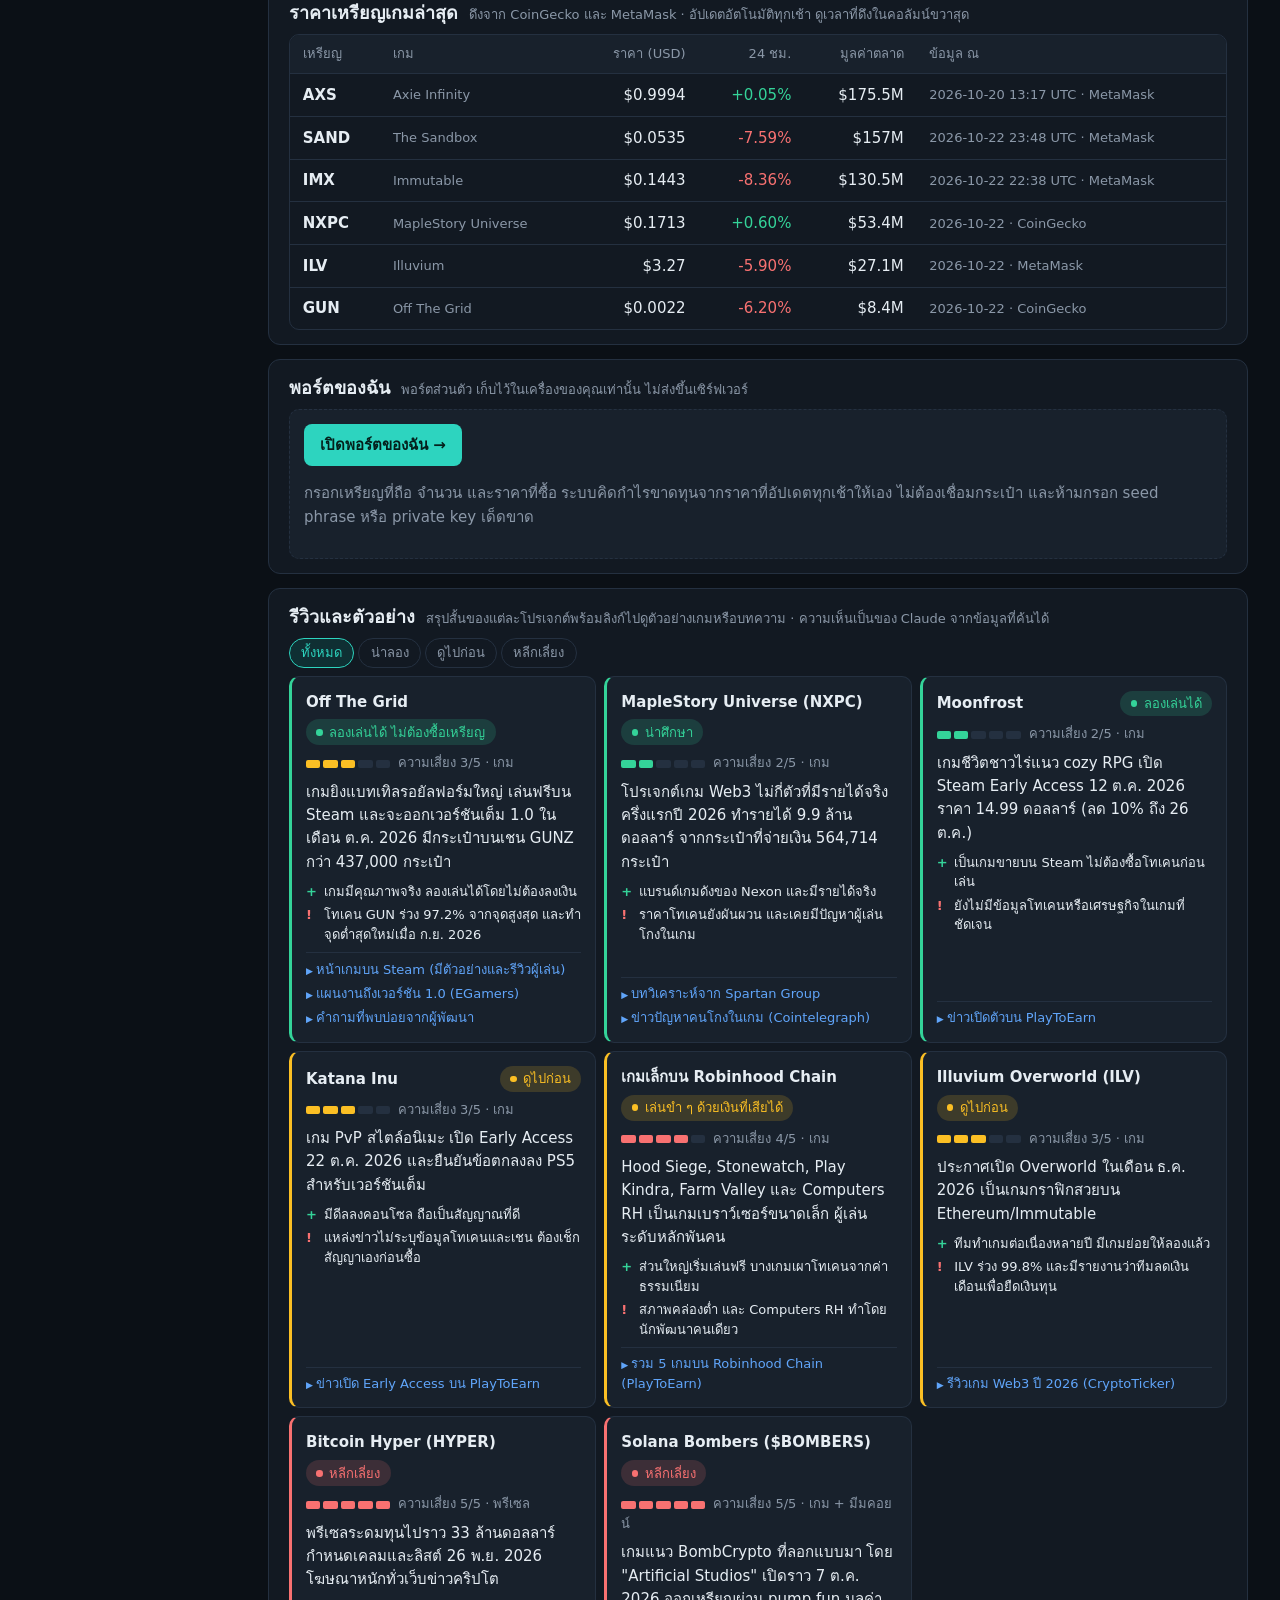
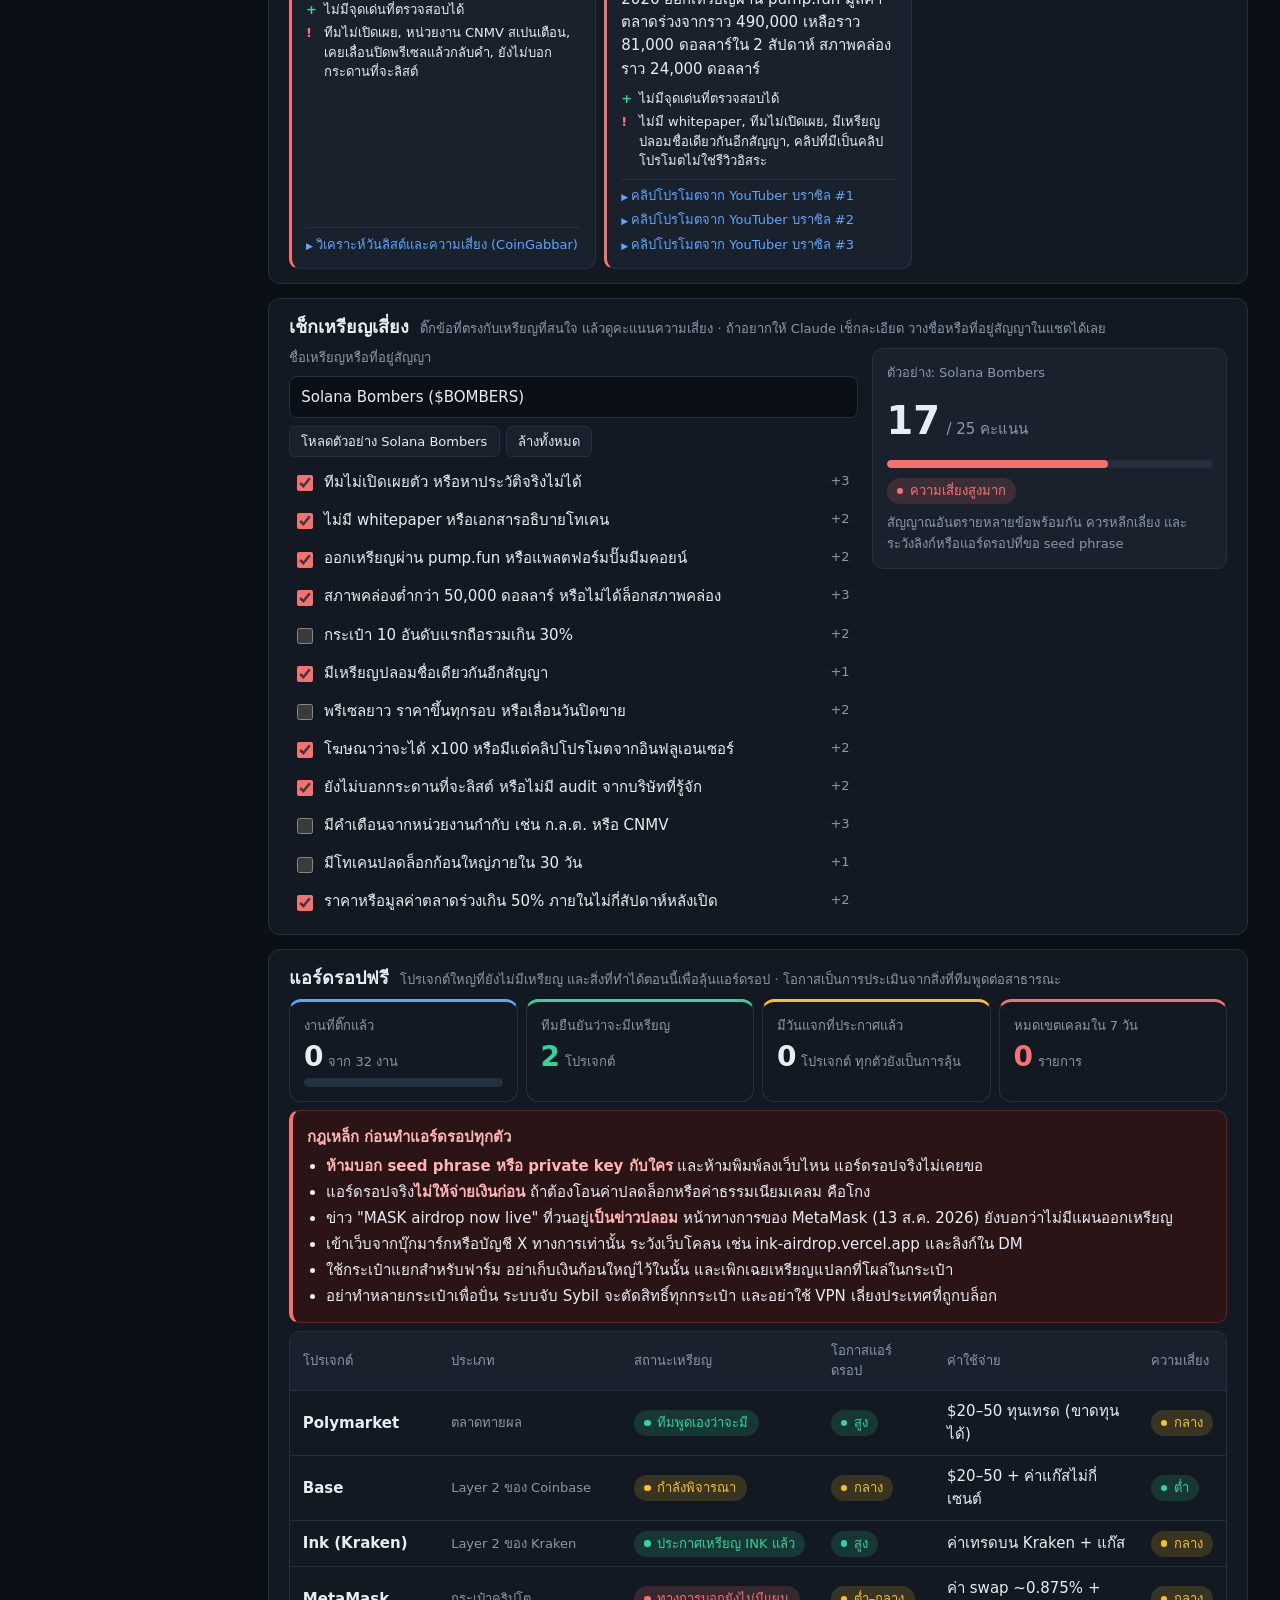
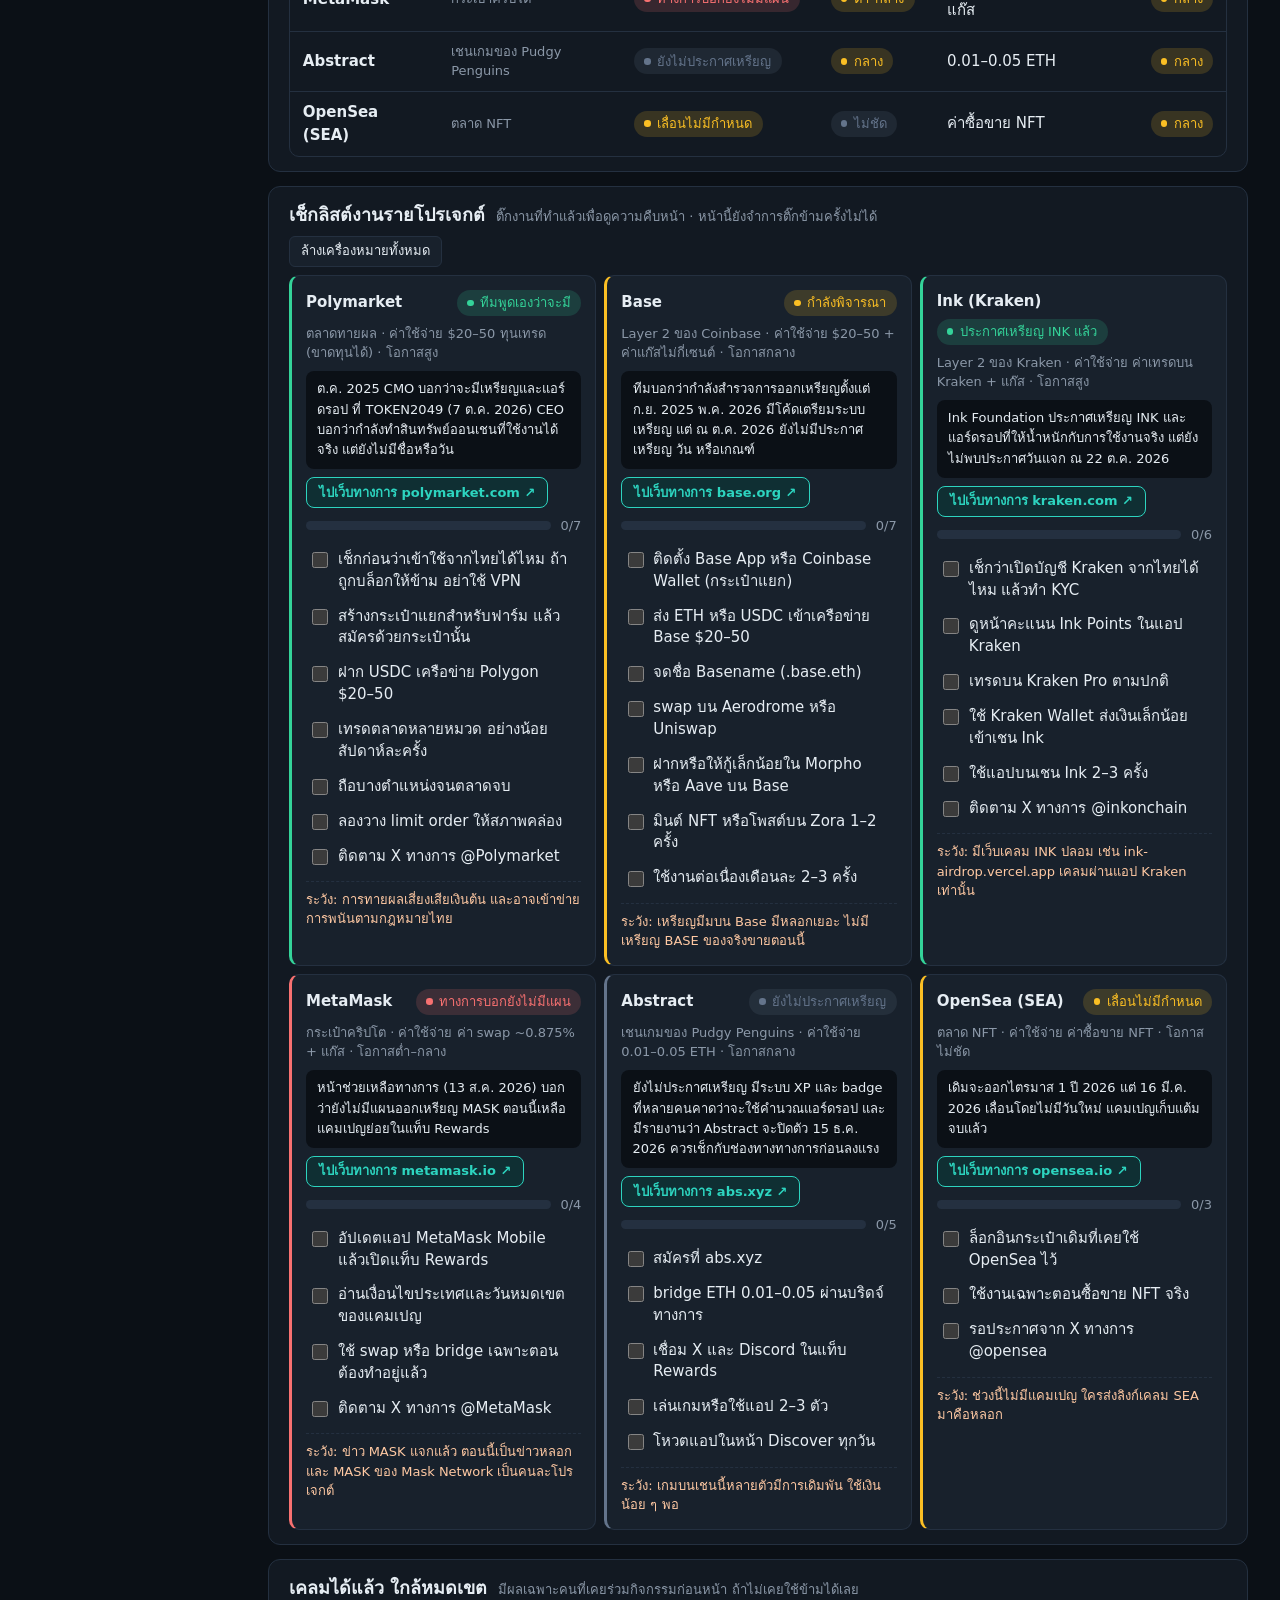
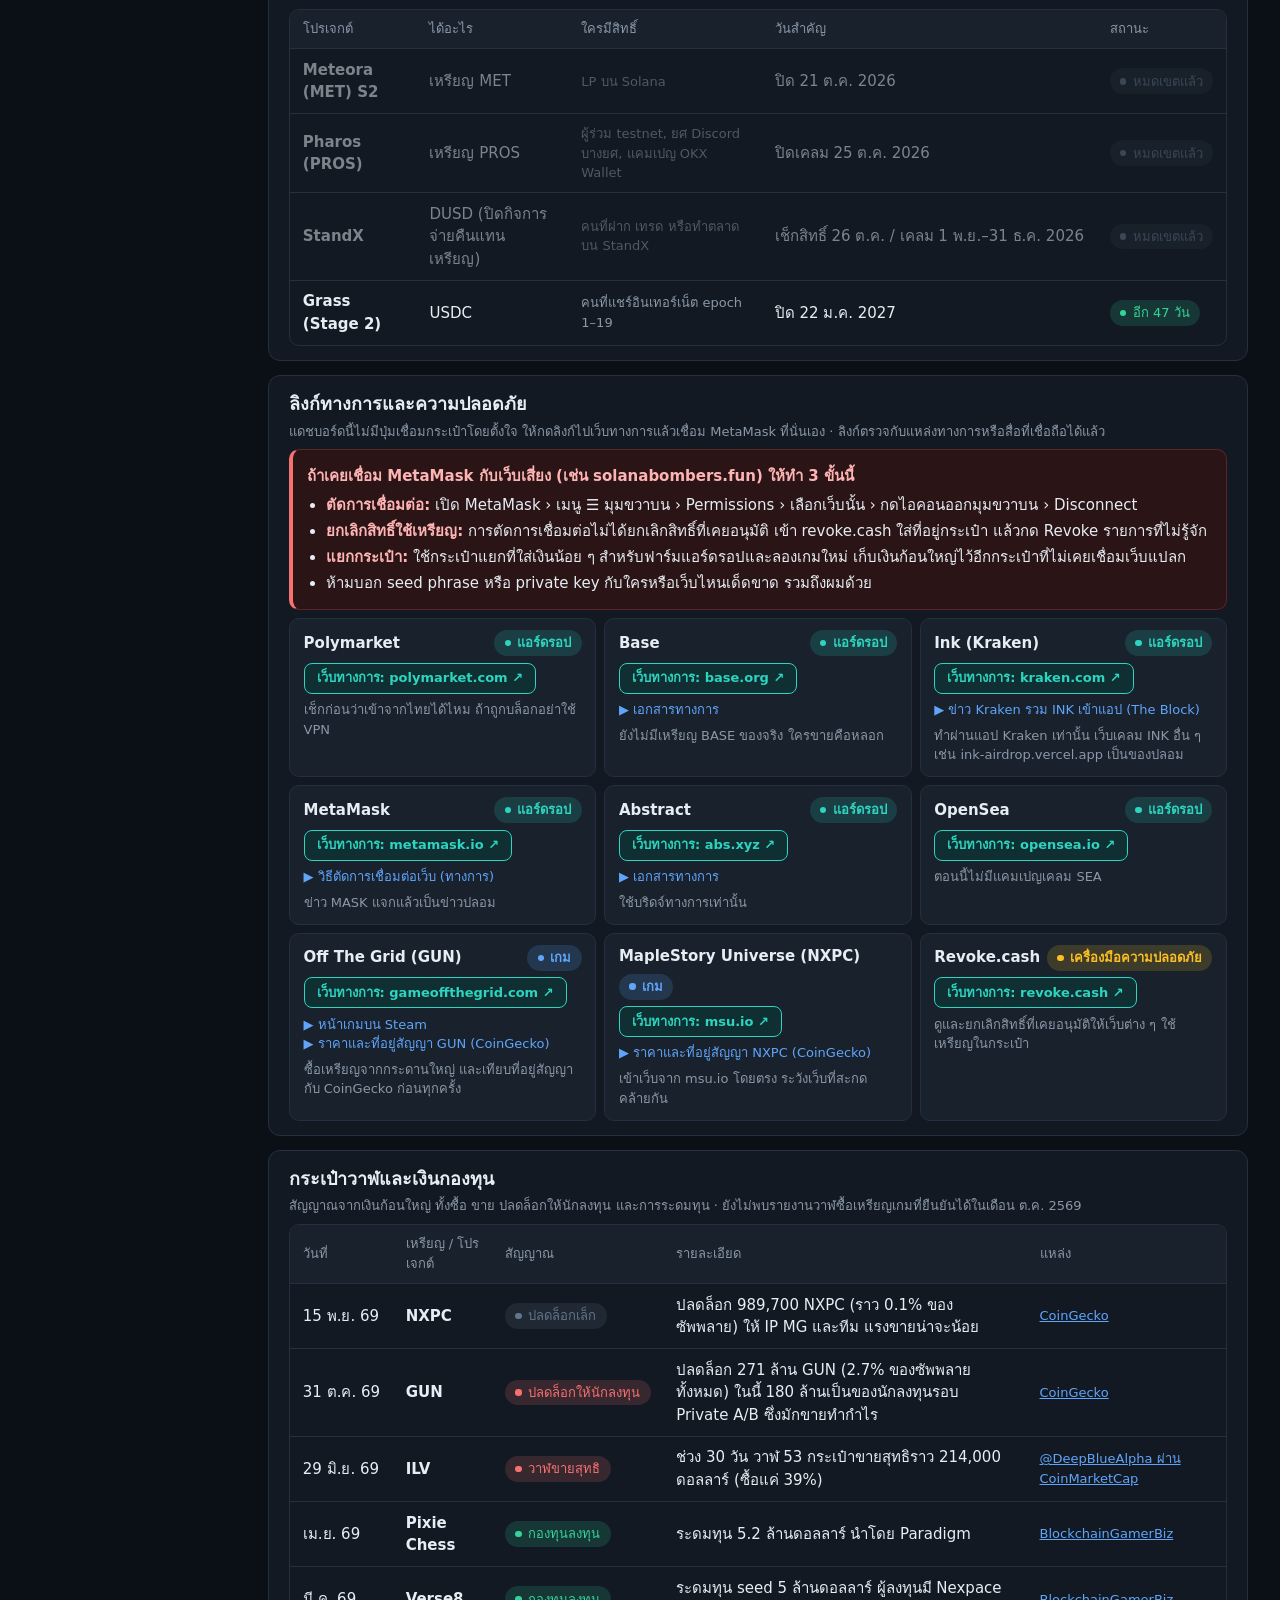
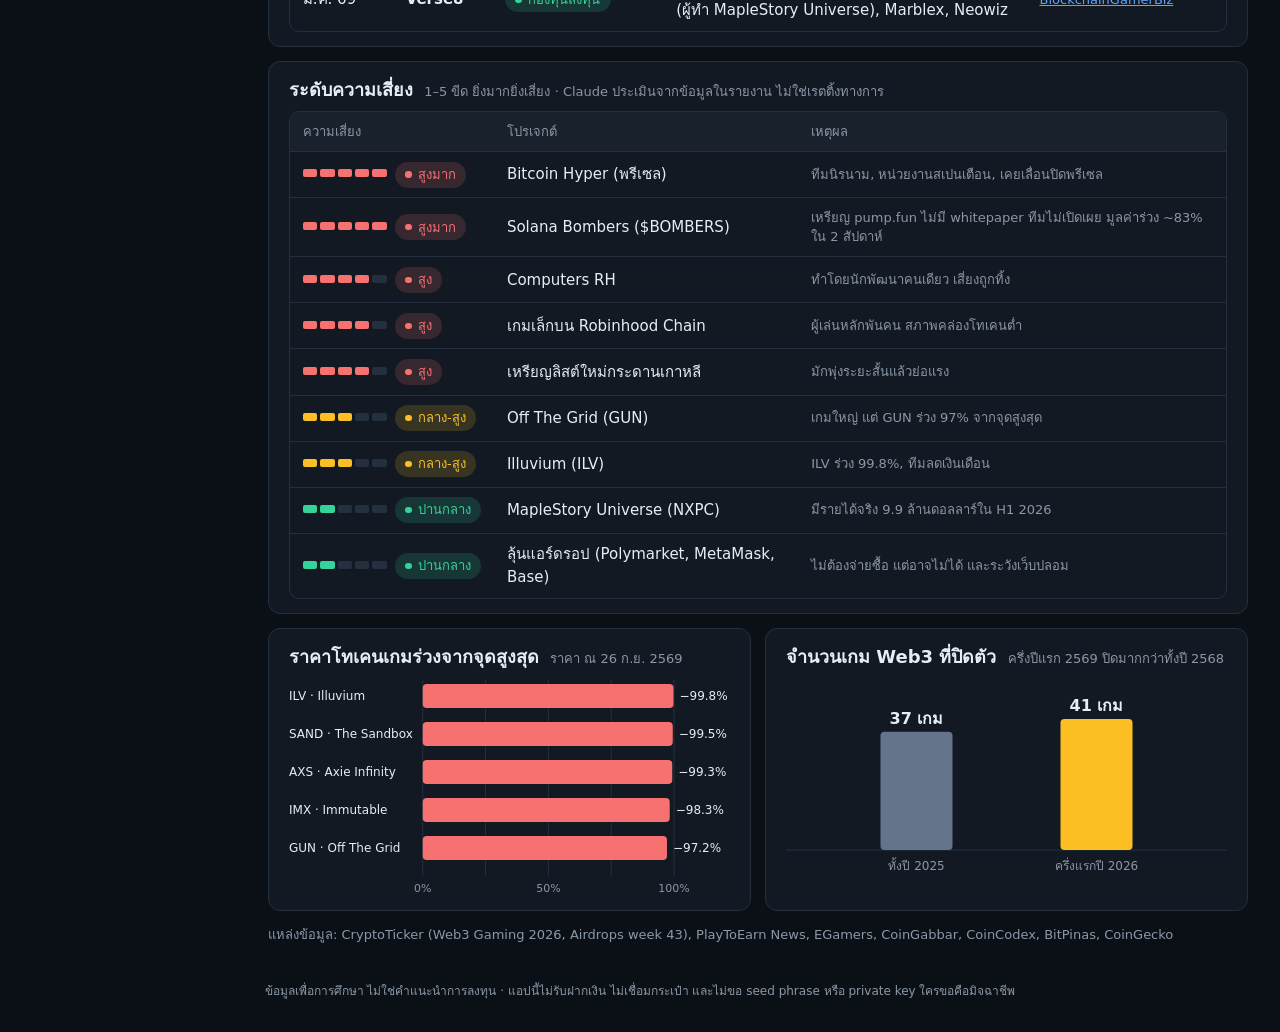
==== commit debcd7b7: "v9: Telegram alerts and morning digest In-app: bot token and chat id are kept on the device only (ex" ====
--- a/index.html
+++ b/index.html
@@ -39,6 +39,7 @@
 <script src="js/dash.js"></script>
 <script src="js/app.js"></script>
 <script src="js/coins.js"></script>
+<script src="js/telegram.js"></script>
 <script src="js/alerts.js"></script>
 <script>
 (async () => {
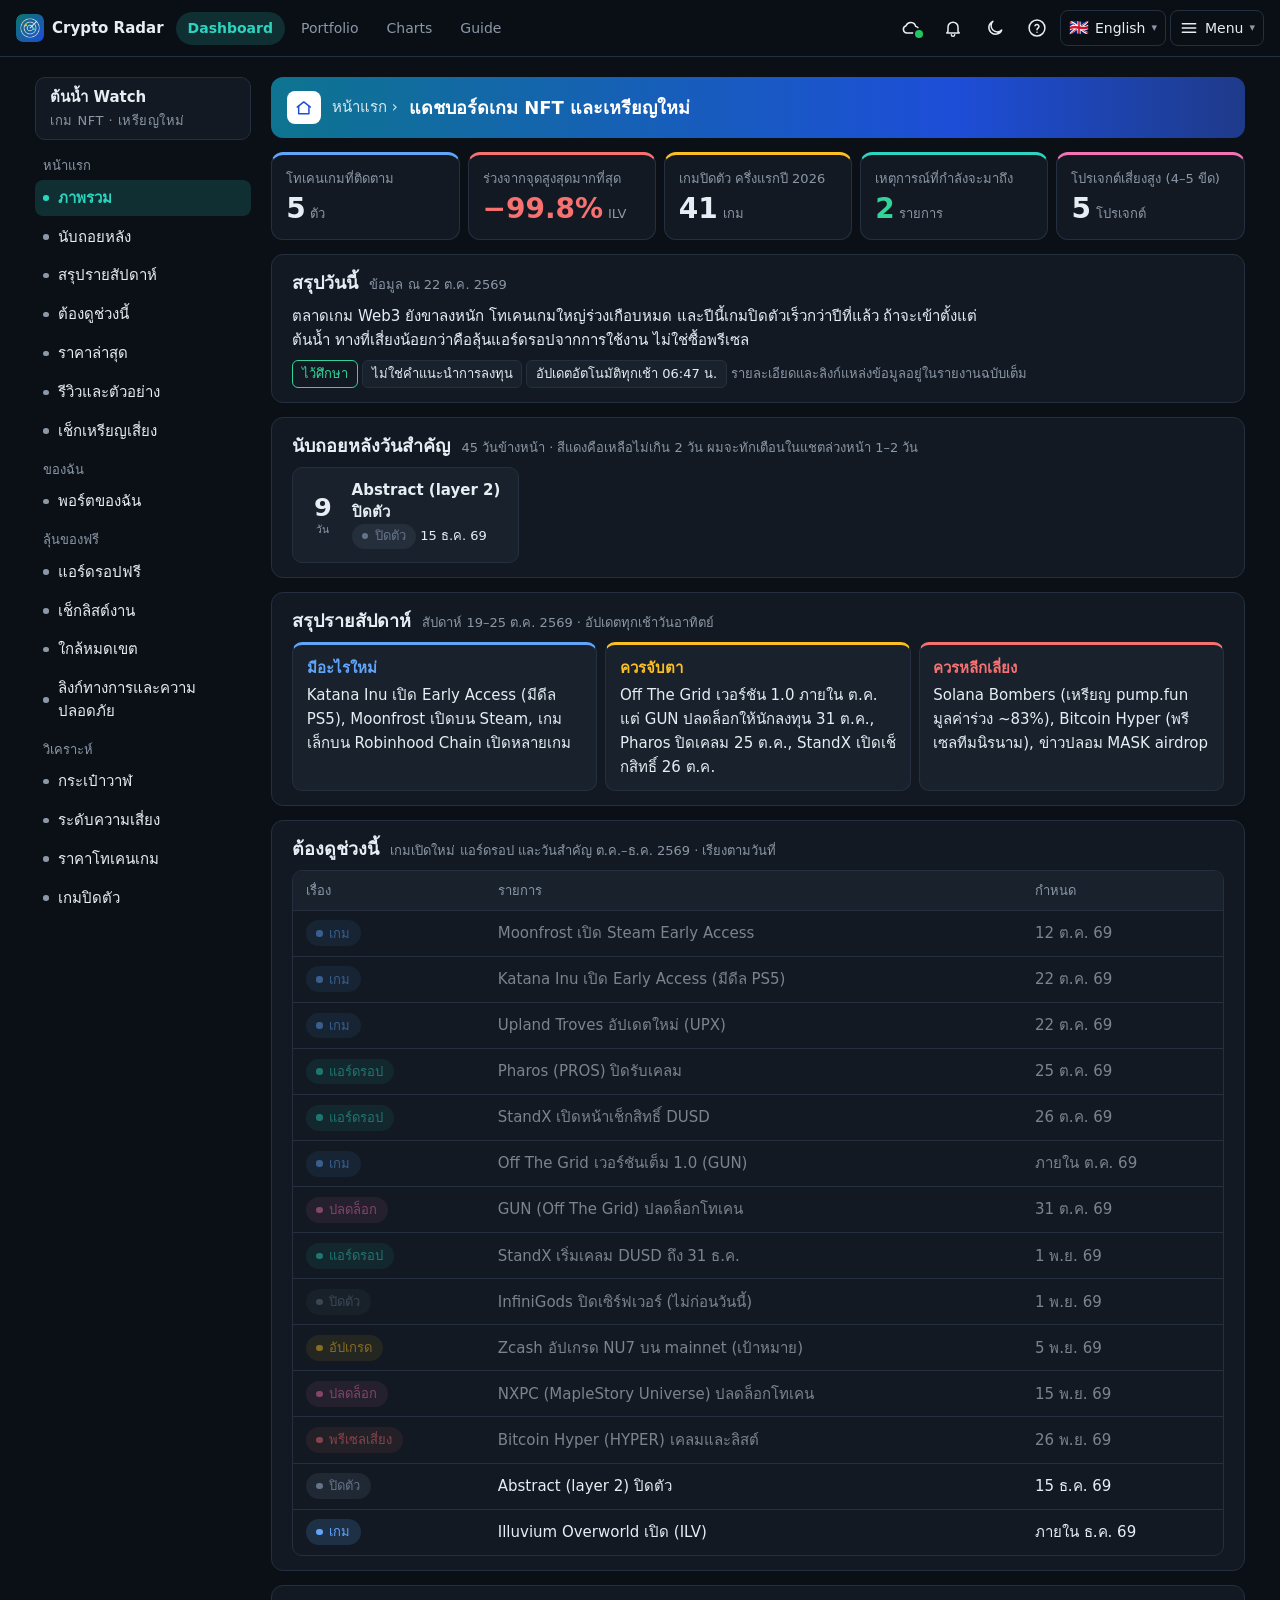
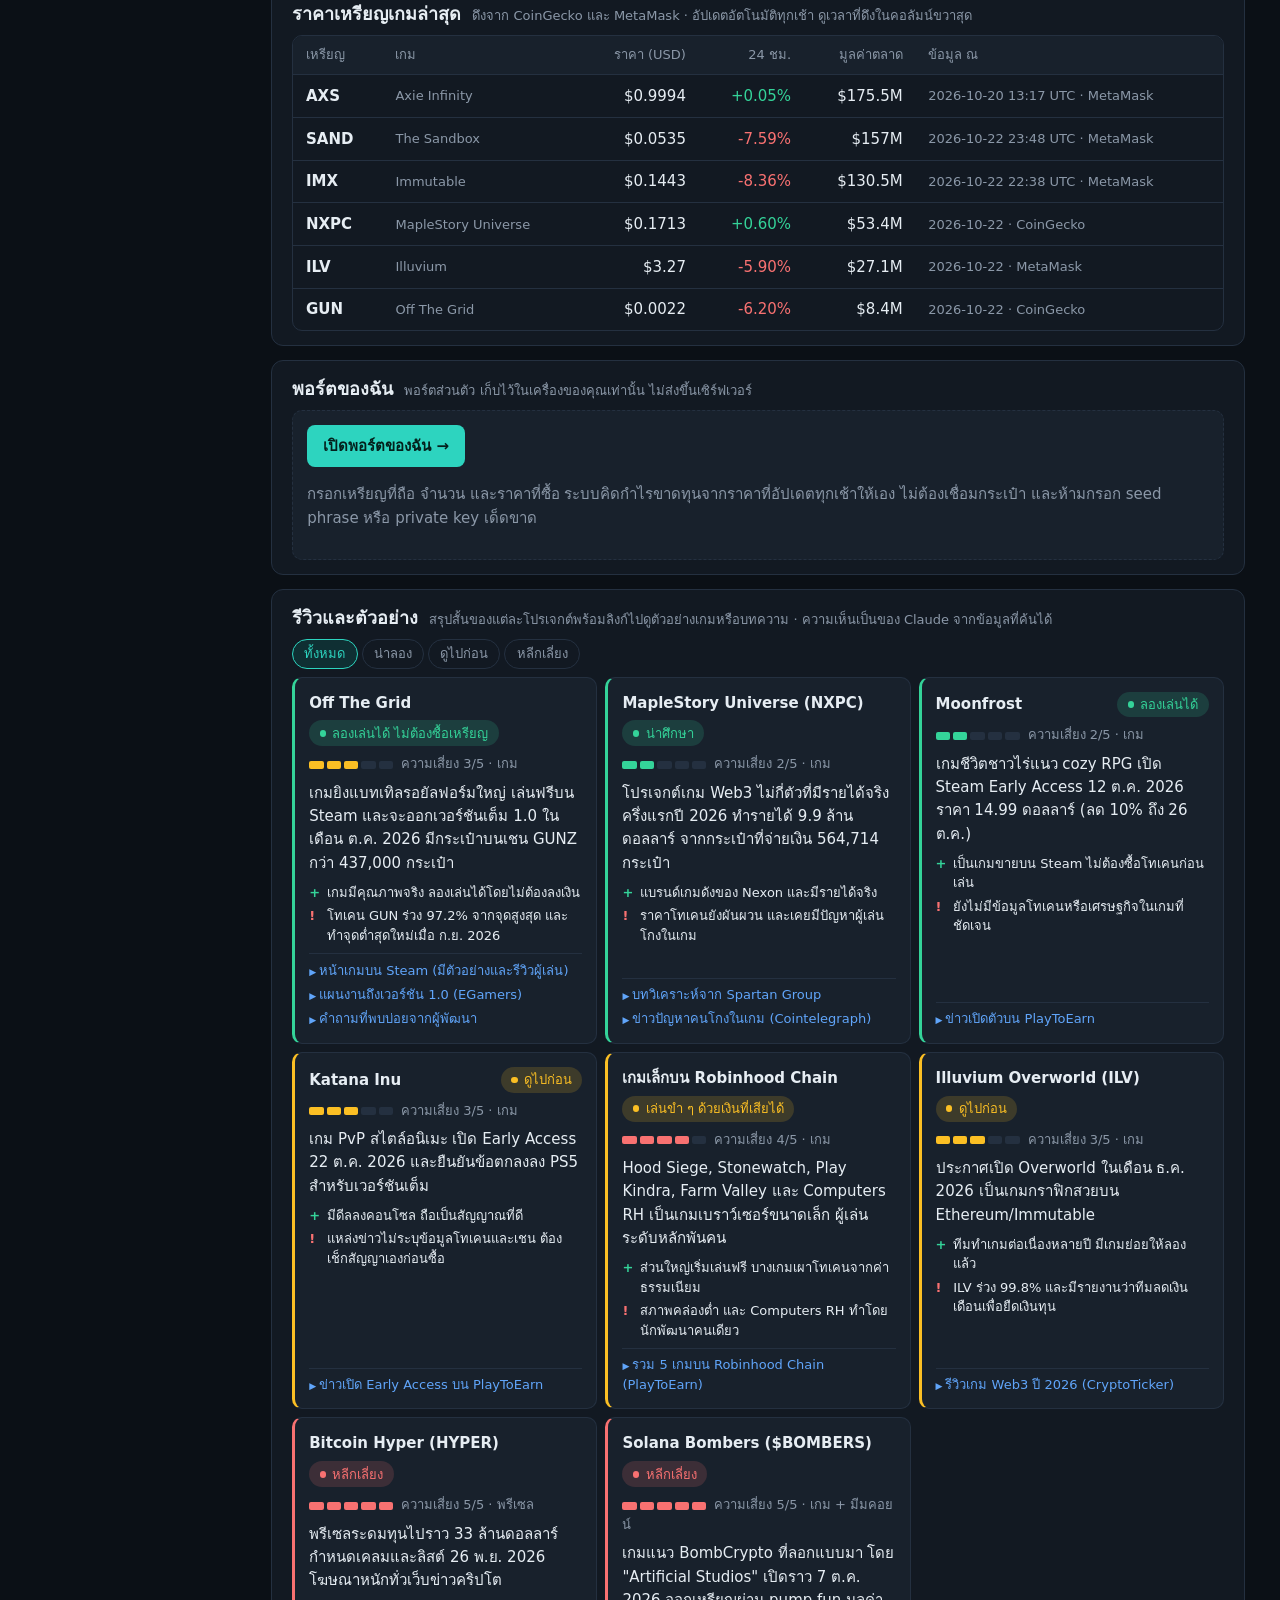
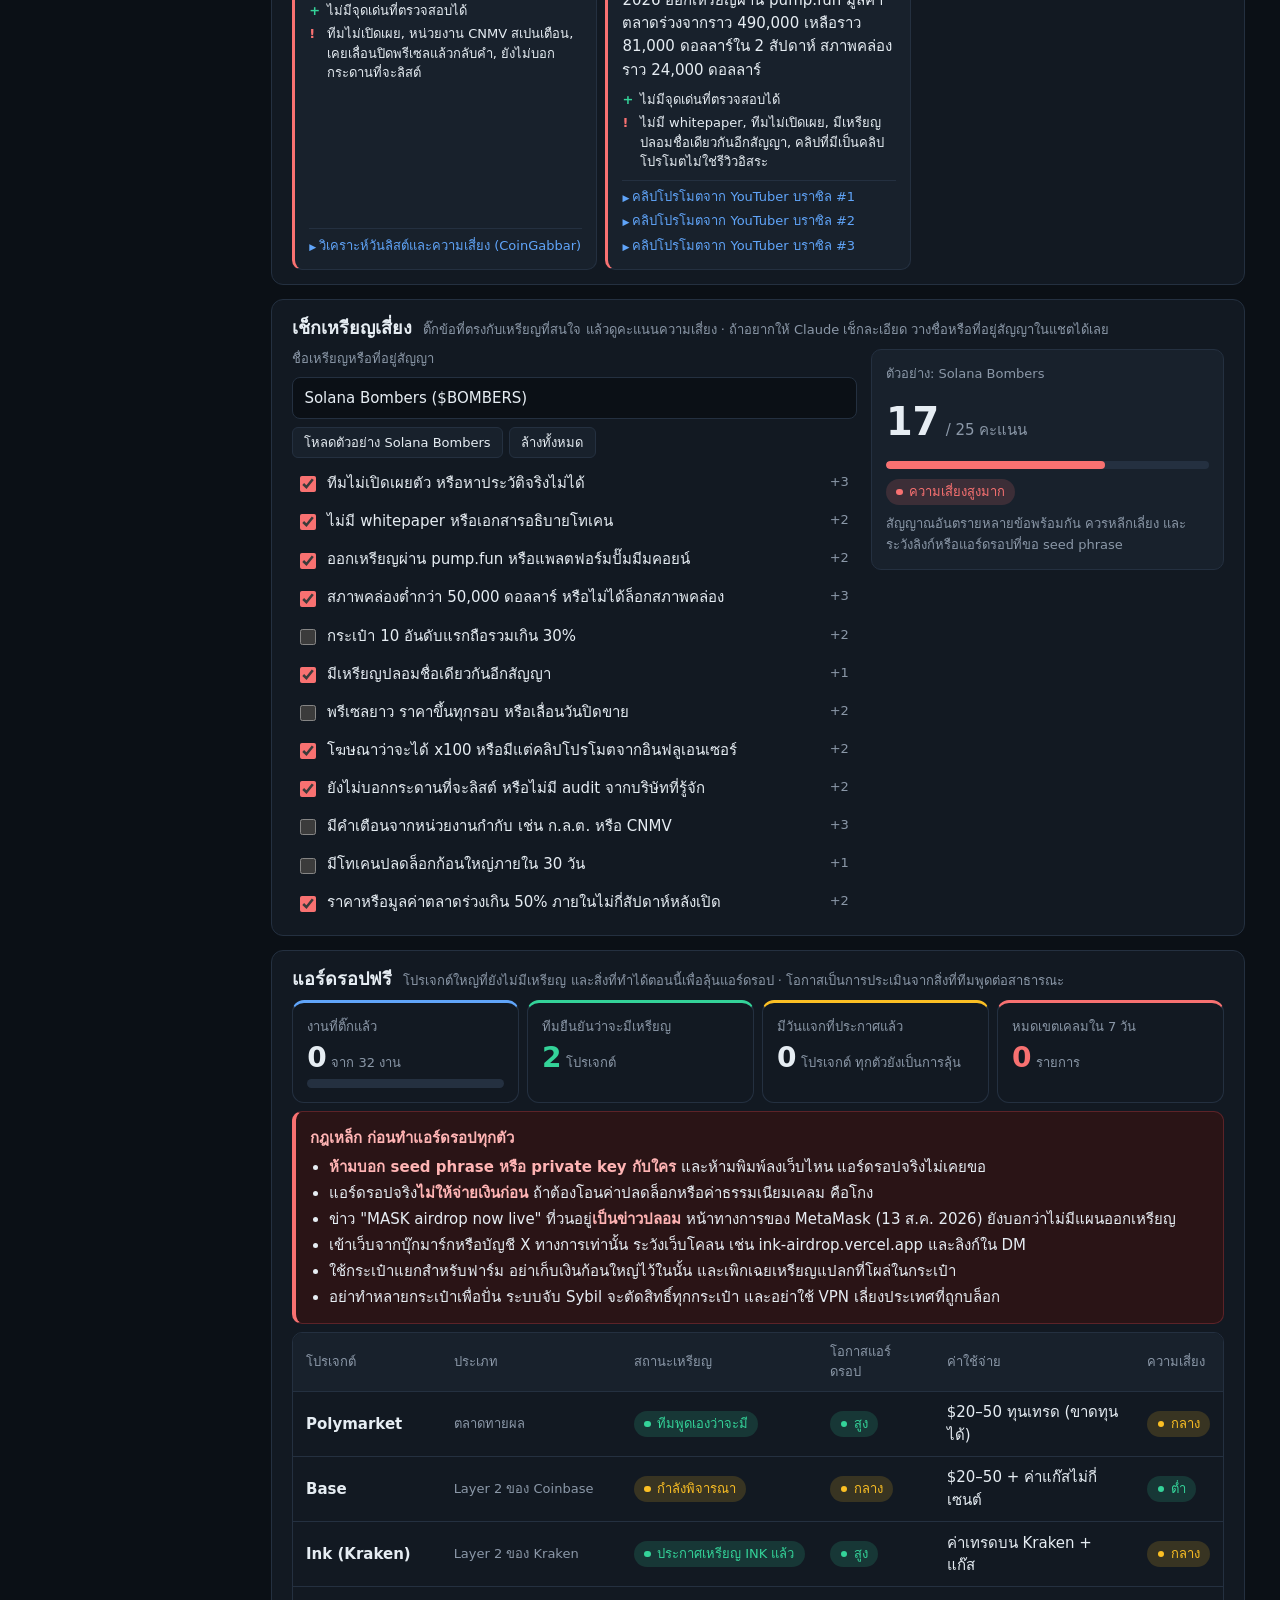
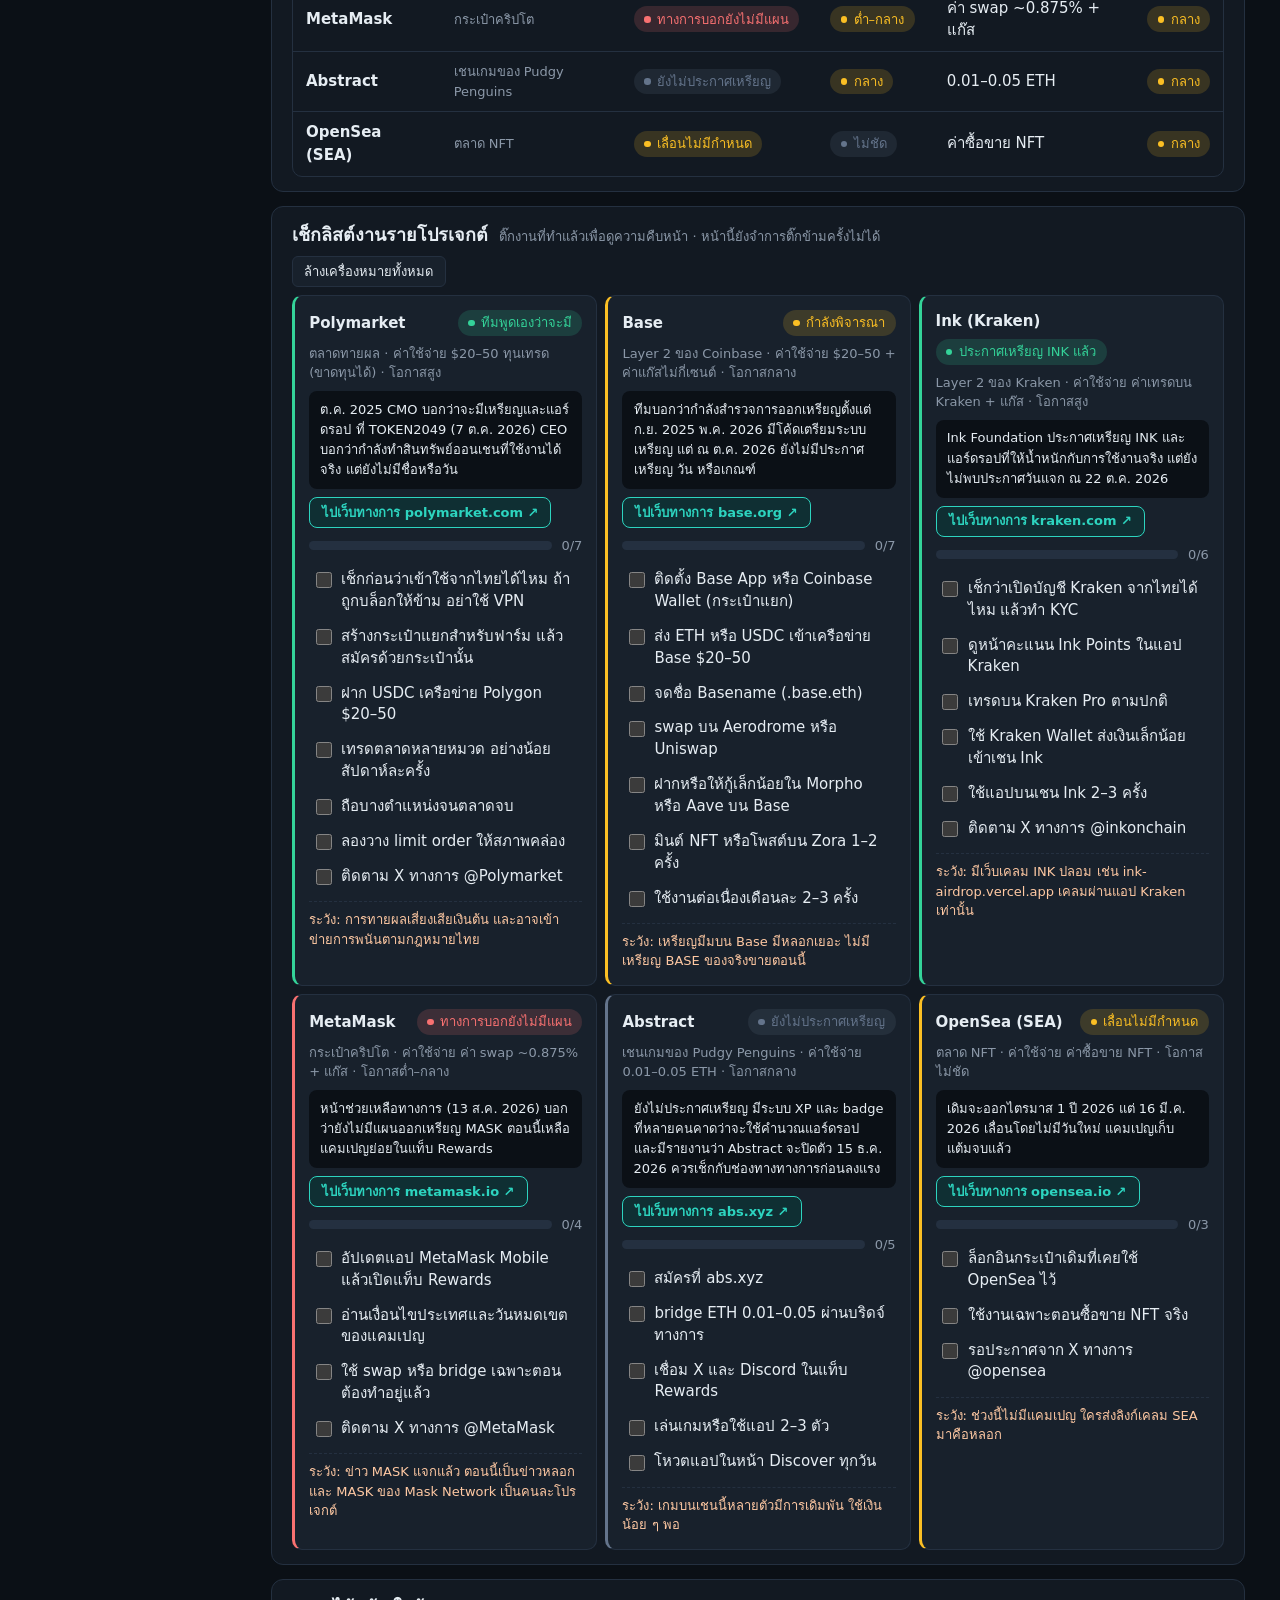
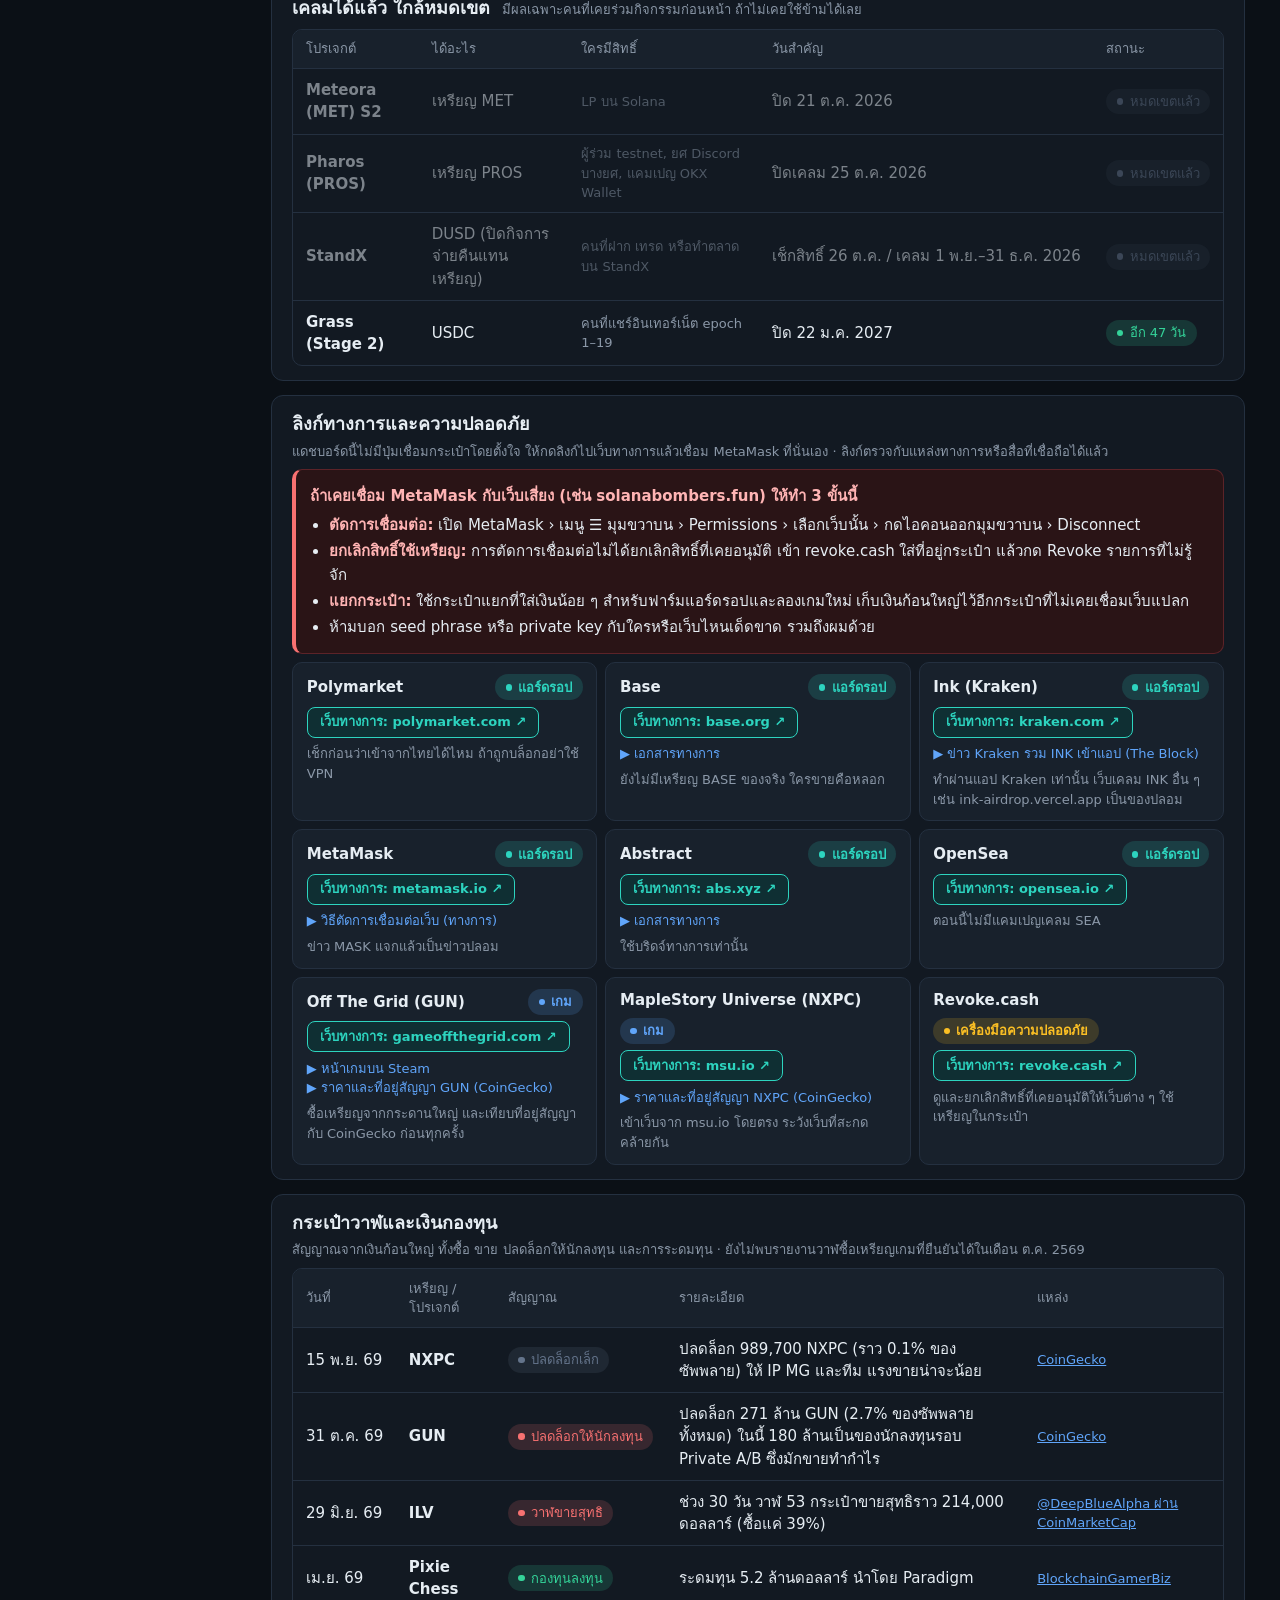
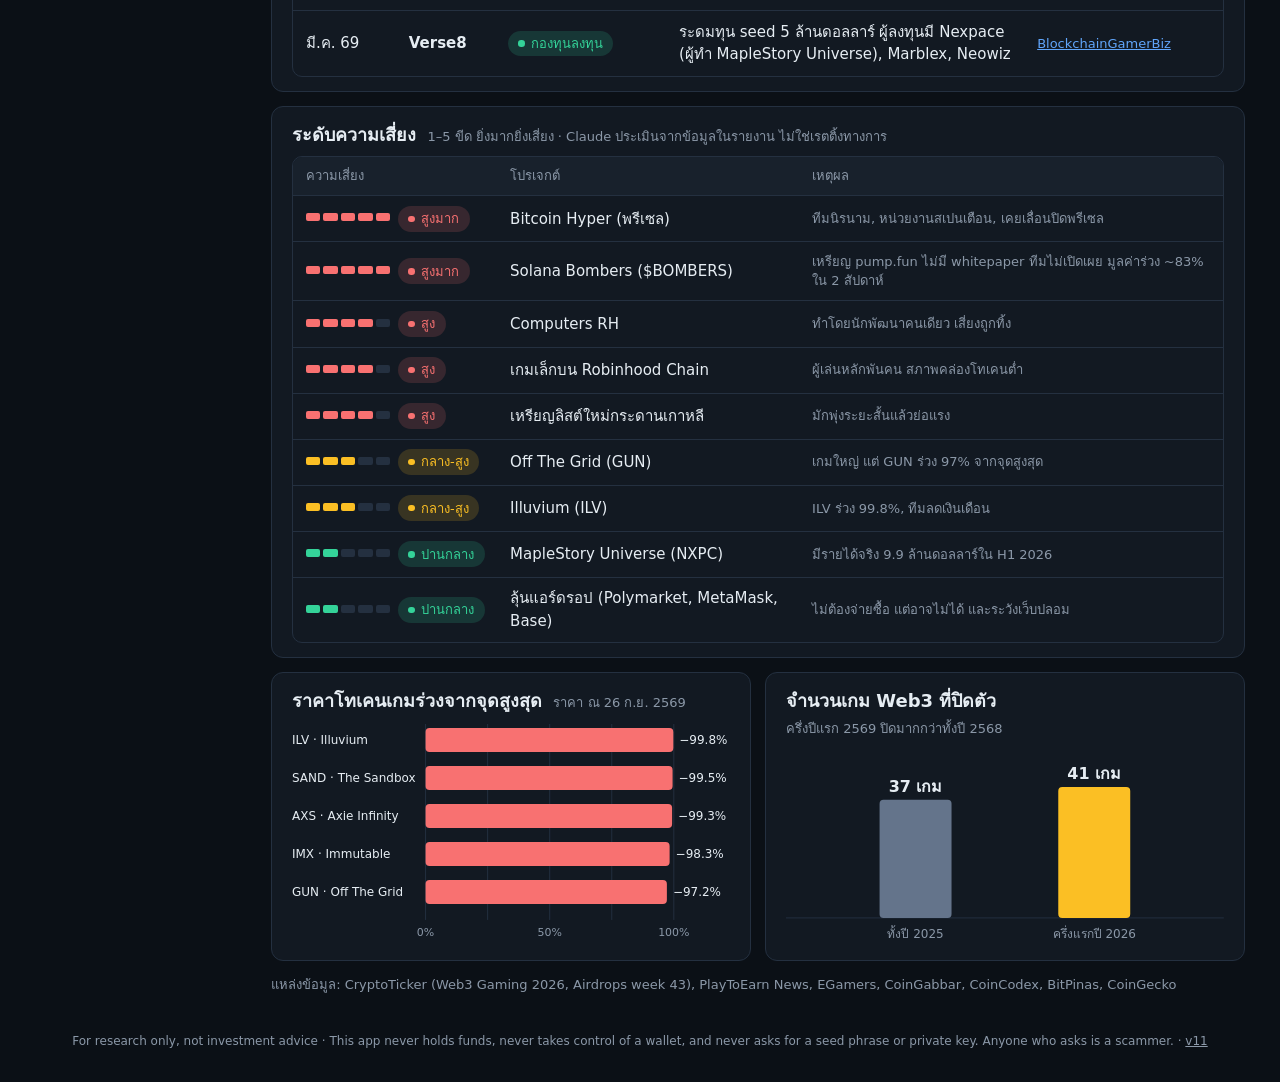
==== commit 11e89904: "v11: PM-style toolbar and Thai/English switch Top-right toolbar on every page: online status, notifi" ====
--- a/index.html
+++ b/index.html
@@ -13,6 +13,7 @@
 <meta name="apple-mobile-web-app-status-bar-style" content="black-translucent">
 <meta name="apple-mobile-web-app-title" content="เรดาร์คริปโต">
 <link rel="stylesheet" href="css/app.css">
+<script src="js/i18n.js"></script>
 </head>
 <body>
 <header class="app-bar">
@@ -23,9 +24,6 @@
     <a href="coin.html">กราฟ</a>
     <a href="guide.html">คู่มือ</a>
   </nav>
-  <span class="updated" id="updated"></span>
-  <button class="refresh" id="refresh" type="button" title="เช็กเวอร์ชันใหม่และดึงข้อมูลล่าสุด">↻<span class="t"> อัปเดต</span></button>
-  <button class="install" id="install" hidden>ติดตั้งแอป</button>
 </header>
 
 <main id="dash-root" class="app-main"><p class="loading">กำลังโหลด…</p></main>
--- a/css/app.css
+++ b/css/app.css
@@ -2,6 +2,7 @@
   color-scheme: dark;
   --bg: #0b1016; --panel: #121922; --panel2: #18212c; --line: #243040;
   --fg: #e6edf3; --muted: #8b98a8; --teal: #2dd4bf; --blue: #60a5fa;
+  --bar: rgba(11, 16, 22, .92); --accent-bg: #0f2f33; --on-accent: #04201c; --shadow: 0 10px 30px rgba(0, 0, 0, .45);
   /* Tokens the dashboard page expects from its host */
   --font-anthropic-sans: system-ui, -apple-system, "Segoe UI";
   --cds-font-size-caption: .8125rem; --cds-font-size-body: .9375rem; --cds-font-size-heading: 1.125rem;
@@ -18,37 +19,99 @@
 }
 .app-bar {
   position: sticky; top: 0; z-index: 10; display: flex; align-items: center; gap: 12px; flex-wrap: wrap;
-  padding: 10px 16px; background: rgba(11, 16, 22, .92); backdrop-filter: blur(8px); border-bottom: 1px solid var(--line);
+  padding: 10px 16px; background: var(--bar); backdrop-filter: blur(8px); border-bottom: 1px solid var(--line);
 }
 .brand { display: flex; align-items: center; gap: 8px; color: var(--fg); text-decoration: none; font-weight: 700; }
 .brand img { width: 28px; height: 28px; border-radius: 7px; }
 .tabs { display: flex; gap: 4px; }
 .tabs a { color: var(--muted); text-decoration: none; padding: 6px 12px; border-radius: 999px; font-size: 14px; }
-.tabs a.on { background: #0f2f33; color: var(--teal); font-weight: 600; }
-.updated { margin-left: auto; color: var(--muted); font-size: 12px; }
-.install { border: 0; border-radius: 8px; padding: 7px 12px; background: var(--teal); color: #04201c; font: inherit; font-size: 14px; font-weight: 600; cursor: pointer; }
-.app-main { max-width: 1280px; margin: 0 auto; padding: 0 16px; }
+.tabs a.on { background: var(--accent-bg); color: var(--teal); font-weight: 600; }
+.install { border: 0; border-radius: 8px; padding: 7px 12px; background: var(--teal); color: var(--on-accent); font: inherit; font-size: 14px; font-weight: 600; cursor: pointer; }
+.app-main { max-width: 2400px; margin: 0 auto; padding: 0 clamp(12px, 1.5vw, 28px); }
 .app-main .nf { border-radius: 0; }
 .loading { color: var(--muted); padding: 40px 0; text-align: center; }
-.app-foot { max-width: 1280px; margin: 0 auto; padding: 16px 16px 32px; color: var(--muted); font-size: 12px; text-align: center; }
+.app-foot { max-width: 2400px; margin: 0 auto; padding: 16px 16px 32px; color: var(--muted); font-size: 12px; text-align: center; }
 .toast {
   position: fixed; left: 50%; bottom: calc(16px + env(safe-area-inset-bottom)); transform: translateX(-50%); z-index: 20;
   background: var(--panel2); border: 1px solid var(--line); border-radius: 10px; padding: 10px 14px; font-size: 14px;
-  box-shadow: 0 6px 24px rgba(0, 0, 0, .4); max-width: calc(100vw - 32px);
+  box-shadow: var(--shadow); max-width: calc(100vw - 32px);
 }
 .dash-skeleton { color: var(--muted); }
-@media (max-width: 520px) { .updated { display: none; } .brand span { display: none; } }
-.refresh { border: 1px solid var(--line); border-radius: 8px; padding: 6px 12px; background: var(--panel2); color: var(--fg); font: inherit; font-size: 14px; cursor: pointer; }
-.refresh:disabled { opacity: .6; cursor: default; }
 .new-version { display: flex; align-items: center; gap: 10px; }
-.new-version button { border: 0; border-radius: 6px; padding: 5px 10px; background: var(--teal); color: #04201c; font: inherit; font-weight: 600; cursor: pointer; }
-@media (max-width: 430px) { .app-bar { gap: 8px; padding: 10px 12px; } .tabs a { padding: 6px 9px; font-size: 13px; } .refresh { padding: 6px 9px; font-size: 13px; } }
-.ver { color: var(--teal); text-decoration: none; font-size: 12px; font-weight: 700; border: 1px solid #0f5f5a; border-radius: 999px; padding: 3px 8px; white-space: nowrap; }
+.new-version button { border: 0; border-radius: 6px; padding: 5px 10px; background: var(--teal); color: var(--on-accent); font: inherit; font-weight: 600; cursor: pointer; }
 a.toast { color: var(--fg); text-decoration: none; }
-@media (max-width: 520px) { .app-bar .ver { margin-left: auto; } }
-@media (max-width: 430px) { .refresh .t { display: none; } .tabs a { padding: 6px 7px; } .brand img { width: 24px; height: 24px; } }
 #price-table tbody tr { cursor: pointer; }
 #price-table tbody tr:hover td { background: rgba(45, 212, 191, .06); }
 .coinlink { color: inherit; text-decoration: underline dotted; text-underline-offset: 3px; }
-@media (max-width: 400px) { .brand { display: none; } }
 .alert-toast { border-color: var(--teal); }
+
+/* Top-right toolbar: status, bell, theme, help, language, menu */
+.tools { margin-left: auto; display: flex; align-items: center; gap: 4px; }
+.tb { position: relative; display: inline-flex; align-items: center; gap: 6px; height: 36px; min-width: 36px; padding: 0 8px; justify-content: center;
+  border: 1px solid transparent; border-radius: 8px; background: none; color: var(--fg); font: inherit; font-size: 14px; font-weight: 400; cursor: pointer; text-decoration: none; }
+.tb:hover, .tb[aria-expanded="true"] { background: var(--panel2); border-color: var(--line); }
+.tb:focus-visible { outline: 2px solid var(--teal); outline-offset: 1px; }
+.lang .tb, .menu .tb { border-color: var(--line); }
+.tb .caret { color: var(--muted); font-size: 11px; }
+.tb .flag { font-size: 16px; line-height: 1; }
+.status .dot { position: absolute; right: 6px; bottom: 7px; width: 8px; height: 8px; border-radius: 50%; background: #22c55e; box-shadow: 0 0 0 2px var(--bg); }
+.status.off .dot { background: var(--muted); }
+.status.off .tb { color: var(--muted); }
+.bell .badge { position: absolute; top: 2px; right: 1px; min-width: 17px; height: 17px; padding: 0 4px; border-radius: 9px; background: #ef4444; color: #fff;
+  font-size: 11px; font-weight: 700; line-height: 17px; text-align: center; box-shadow: 0 0 0 2px var(--bg); }
+.dd { position: relative; }
+.dd-panel { position: absolute; right: 0; top: calc(100% + 6px); z-index: 30; width: max-content; min-width: 220px; max-width: min(360px, calc(100vw - 24px));
+  max-height: min(70vh, 520px); overflow: auto; background: var(--panel); border: 1px solid var(--line); border-radius: 12px; padding: 6px; box-shadow: var(--shadow); font-size: 14px; }
+.status .dd-panel { padding: 12px 14px; display: grid; gap: 4px; }
+.bell .dd-panel { width: 340px; }
+.dd-head { font-weight: 700; padding: 6px 8px 4px; }
+.dd-sec { color: var(--muted); font-size: 12px; padding: 8px 8px 2px; }
+.dd-empty, .dd-note { padding: 8px; font-size: 12px; }
+.dd-note { border-top: 1px solid var(--line); margin-top: 4px; }
+.dd-sep { height: 1px; background: var(--line); margin: 4px 2px; }
+.dd-item { display: flex; flex-direction: column; gap: 1px; width: 100%; padding: 8px; border: 0; border-radius: 8px; background: none; color: var(--fg);
+  font: inherit; font-weight: 400; text-align: left; text-decoration: none; cursor: pointer; }
+.dd-item.row { flex-direction: row; align-items: center; gap: 10px; }
+.dd-item:hover, .dd-item:focus-visible { background: var(--panel2); outline: none; }
+.dd-item .s { color: var(--muted); font-size: 12px; }
+.dd-item.new .t::before { content: ""; display: inline-block; width: 7px; height: 7px; border-radius: 50%; background: var(--teal); margin-right: 6px; vertical-align: middle; }
+.dd-item .ico { width: 20px; text-align: center; }
+.dd-item .chk { margin-left: auto; color: var(--teal); font-weight: 700; }
+.dd-item.on { color: var(--teal); }
+.muted { color: var(--muted); }
+.foot-ver { color: inherit; }
+@media (max-width: 760px) {
+  .app-bar { gap: 6px 8px; padding: 8px 12px; }
+  .tabs { order: 3; width: 100%; justify-content: space-between; }
+  .tabs a { flex: 1; text-align: center; padding: 6px 4px; }
+  .tb .lbl, .tb .caret { display: none; }
+  .tb { padding: 0 6px; }
+  .install { padding: 6px 10px; font-size: 13px; }
+  .dd { position: static; }
+  .dd-panel { position: fixed; left: 12px; right: 12px; top: var(--top, 56px); width: auto; max-width: none; }
+  .bell .dd-panel { width: auto; }
+}
+@media (max-width: 440px) { .brand span { display: none; } }
+
+/* Light theme */
+html[data-theme="light"] {
+  color-scheme: light;
+  --bg: #f5f7fa; --panel: #ffffff; --panel2: #eef2f6; --line: #d6dde6;
+  --fg: #16202b; --muted: #5b6878; --teal: #0f766e; --blue: #1d4ed8;
+  --bar: rgba(255, 255, 255, .92); --accent-bg: #d5f3ef; --on-accent: #ffffff; --shadow: 0 10px 30px rgba(15, 23, 42, .14);
+  --green: #15803d; --amber: #b45309; --red: #dc2626;
+}
+html[data-theme="light"] .nf {
+  color-scheme: light;
+  --nf-bg: #f5f7fa; --nf-panel: #ffffff; --nf-panel-2: #eef2f6; --nf-line: #d6dde6; --nf-fg: #16202b; --nf-muted: #5b6878;
+  --nf-teal: #0f766e; --nf-blue: #1d4ed8; --nf-green: #15803d; --nf-amber: #b45309; --nf-pink: #be185d; --nf-red: #dc2626; --nf-grey: #64748b;
+}
+html[data-theme="light"] .nf-nav button.on, html[data-theme="light"] .nf-filter button.on, html[data-theme="light"] .nf-go { background: #d5f3ef; }
+html[data-theme="light"] .nf-go:hover, html[data-theme="light"] .nf-go:focus-visible, html[data-theme="light"] .nf-pf-go { color: #fff; }
+html[data-theme="light"] .nf-alert, html[data-theme="light"] .nf-cd .it.hot { background: #fdecec; border-color: #f3b4b4; }
+html[data-theme="light"] .nf-alert b:first-child { color: #b91c1c; }
+html[data-theme="light"] .nf-adc .wl { color: #b45309; }
+html[data-theme="light"] .pos { color: #15803d; } html[data-theme="light"] .neg { color: #dc2626; }
+html[data-theme="light"] .b-up { background: #dcfce7; color: #15803d; } html[data-theme="light"] .b-down { background: #fee2e2; color: #b91c1c; } html[data-theme="light"] .b-side { background: #fef3c7; color: #92400e; }
+html[data-theme="light"] .ic.xlm { background: #333; }
+.dd-panel[hidden] { display: none !important; }
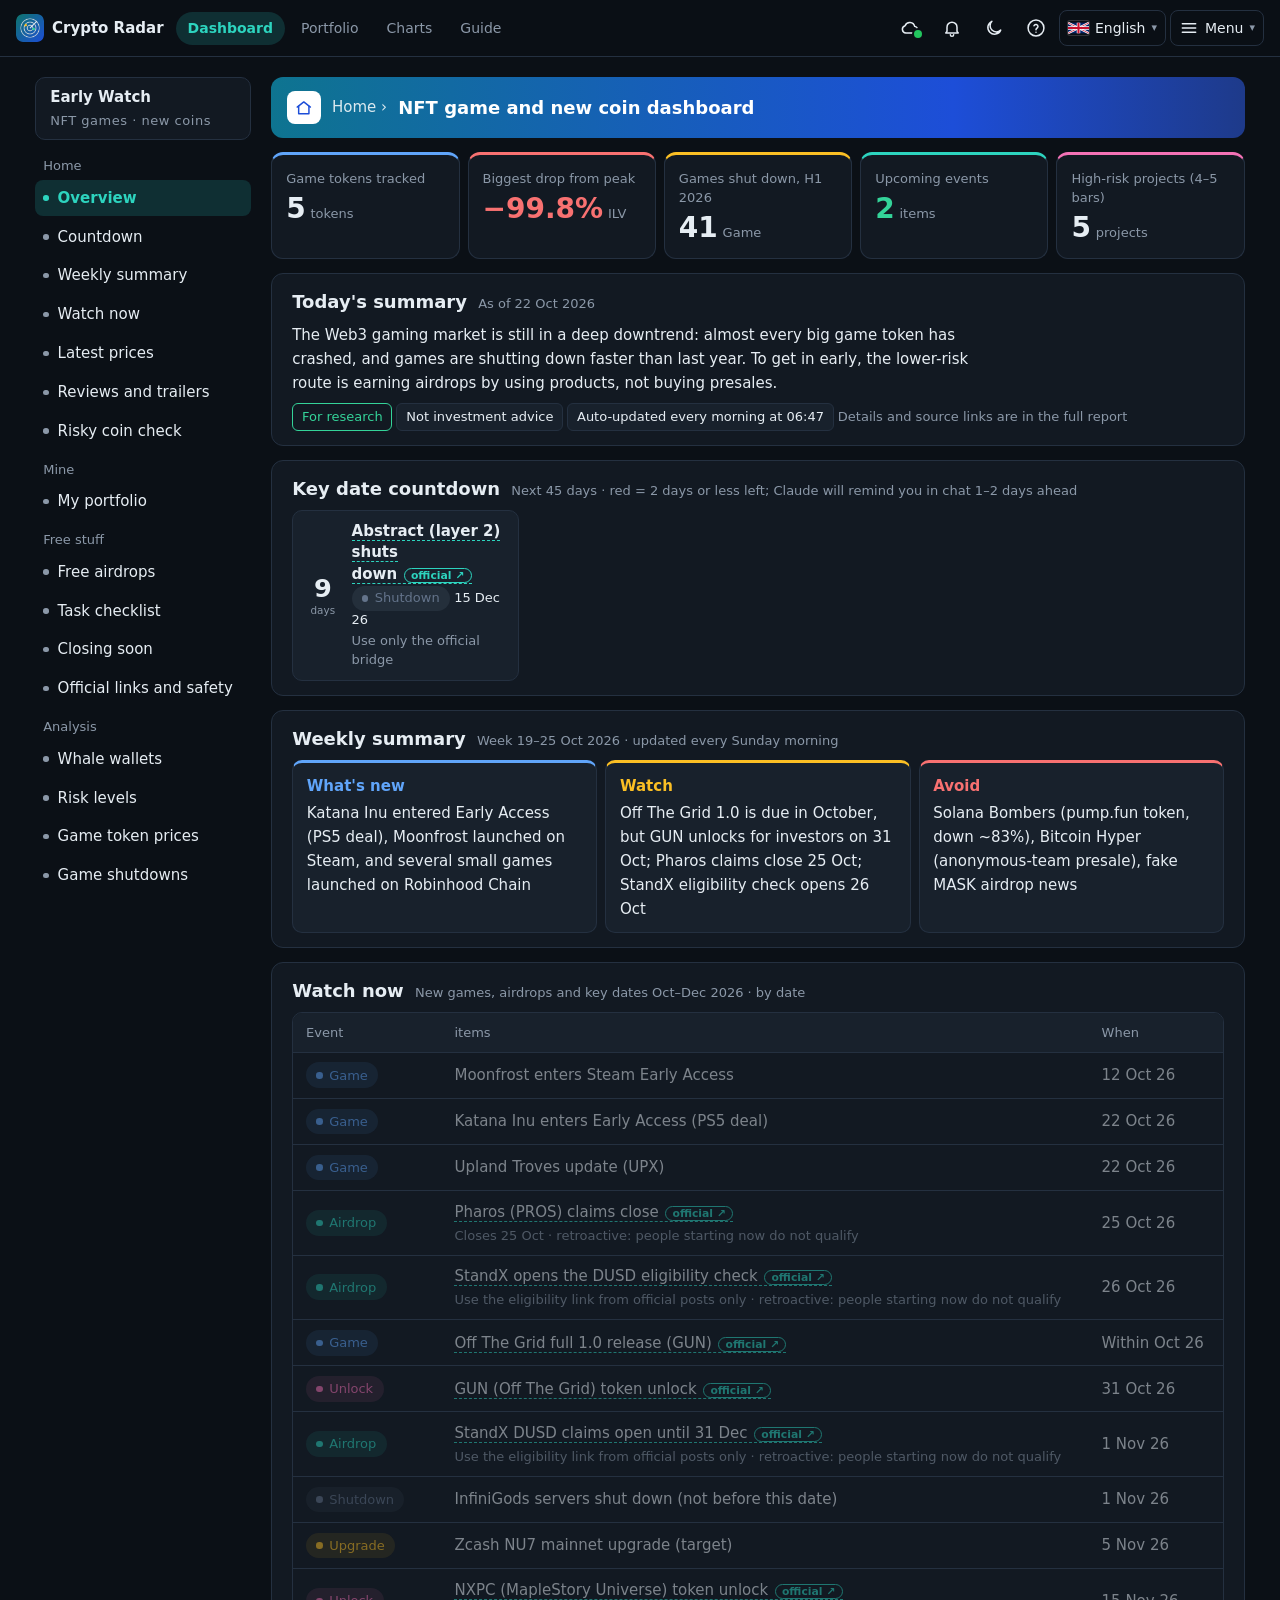
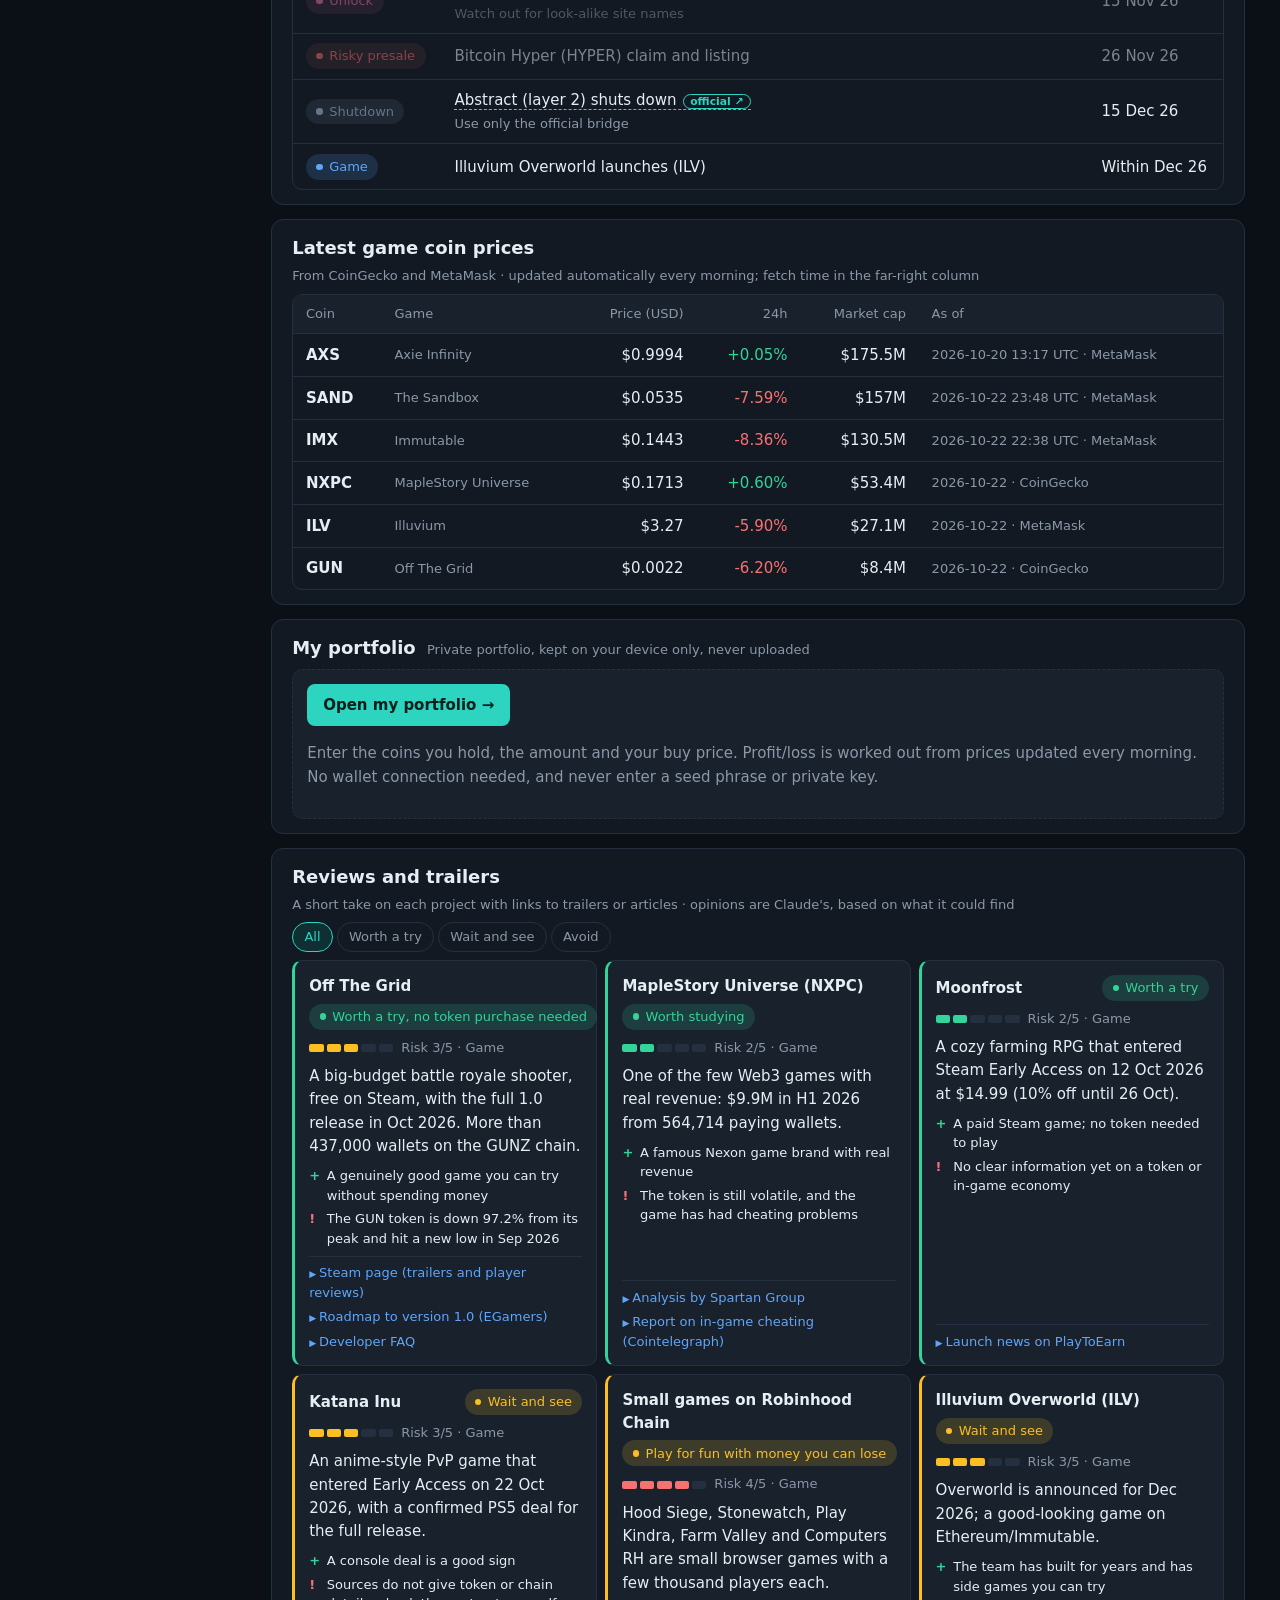
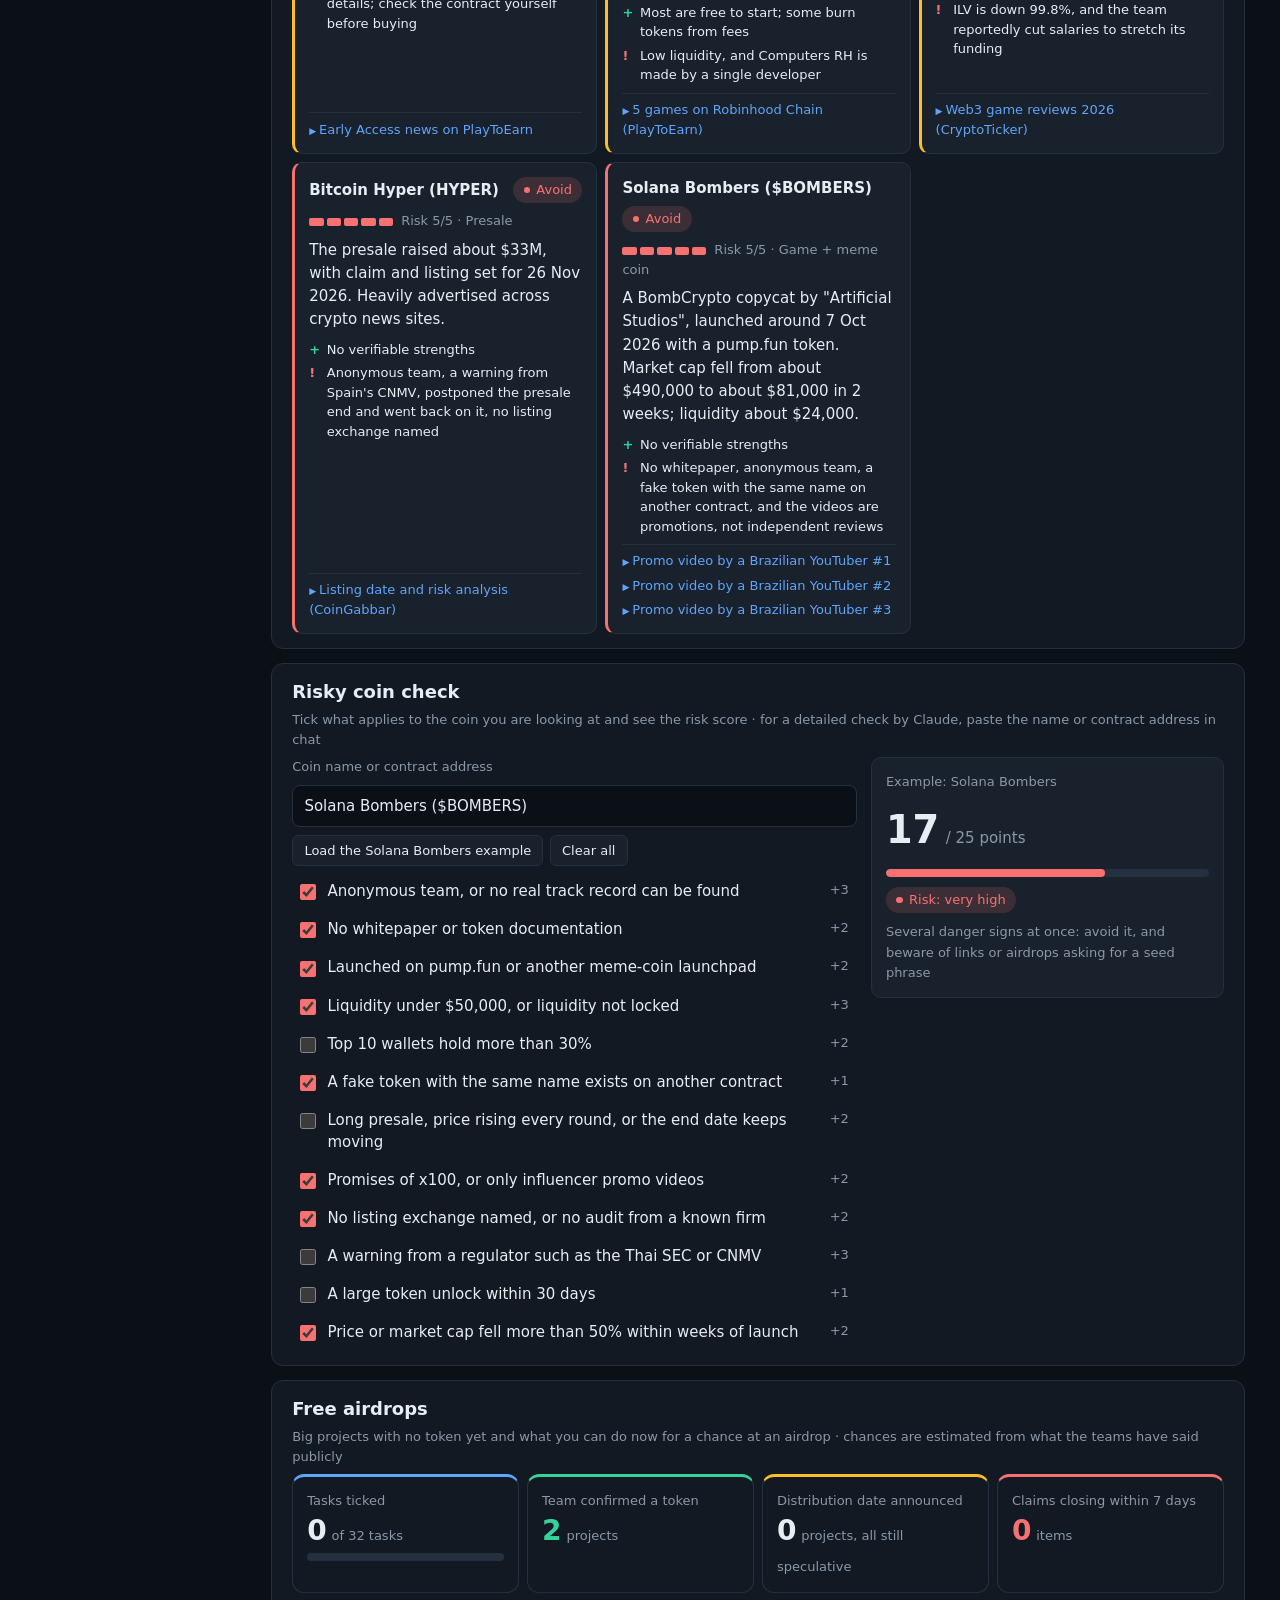
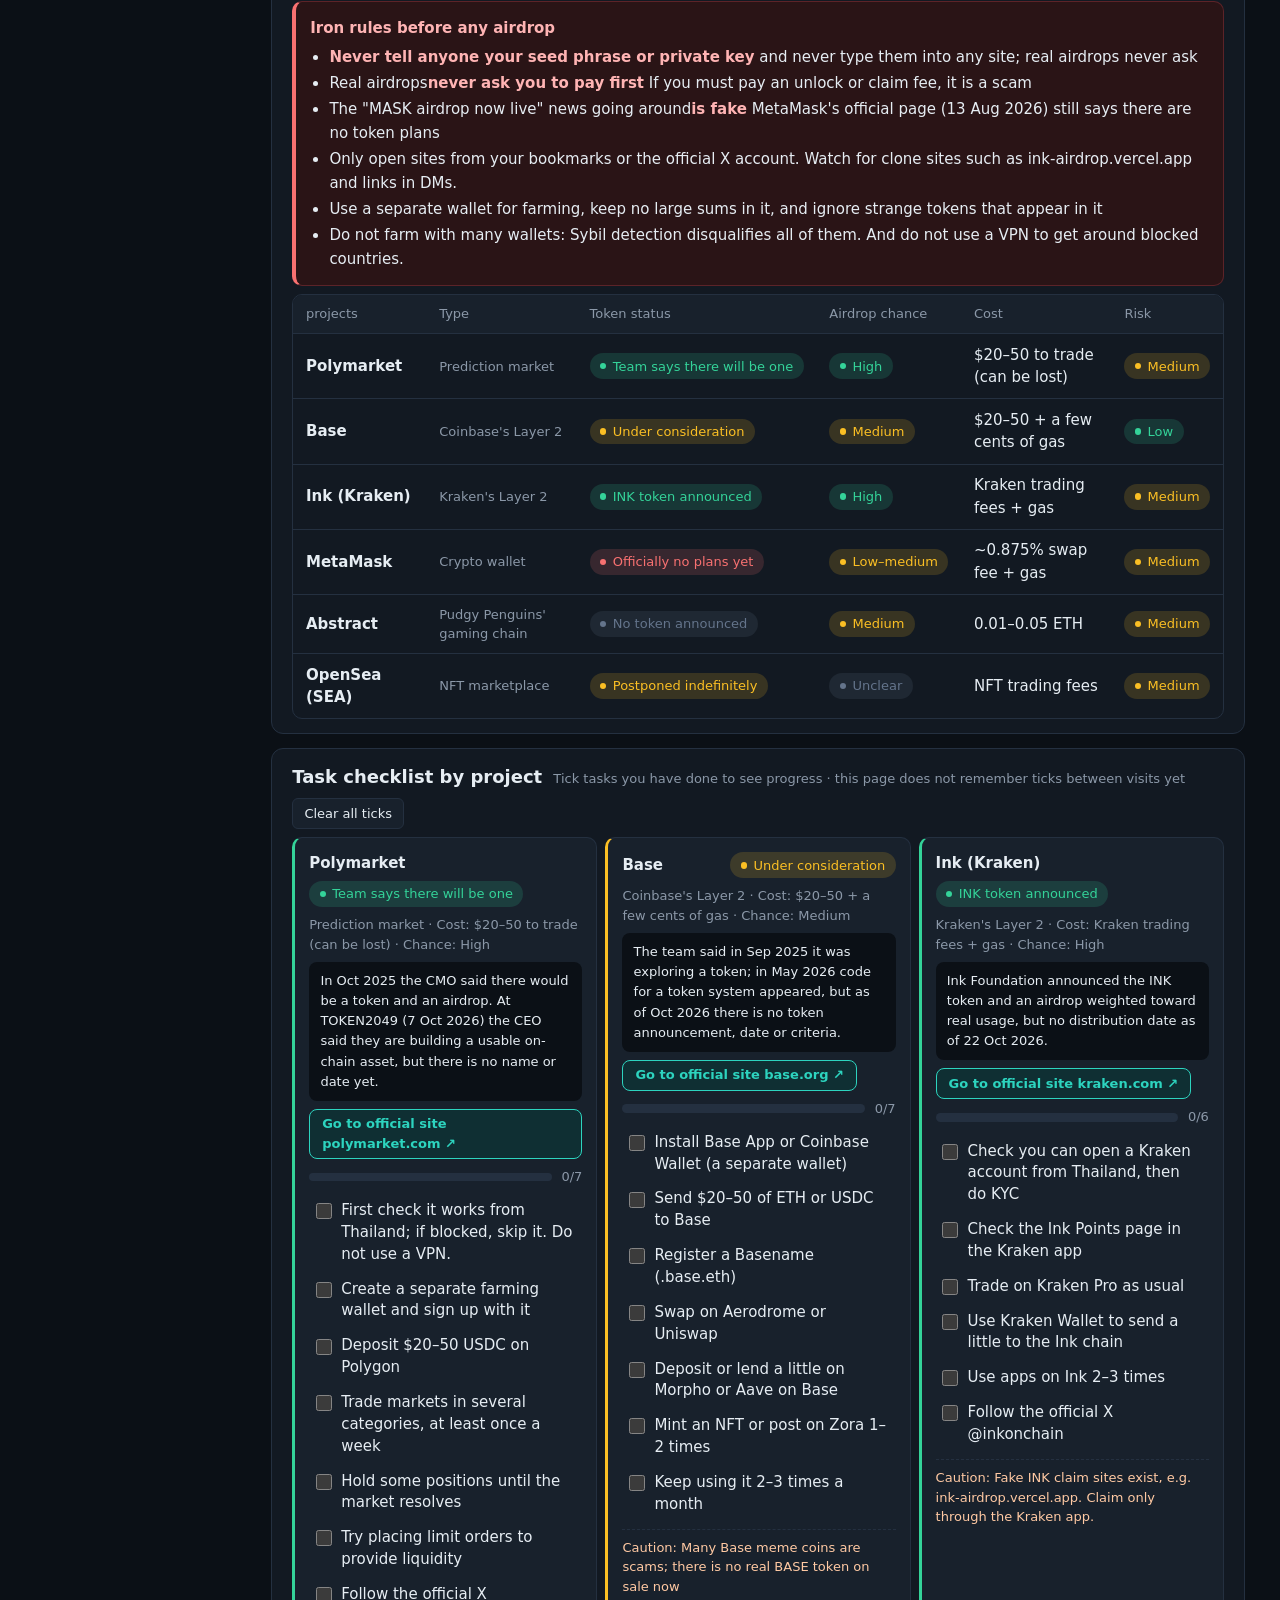
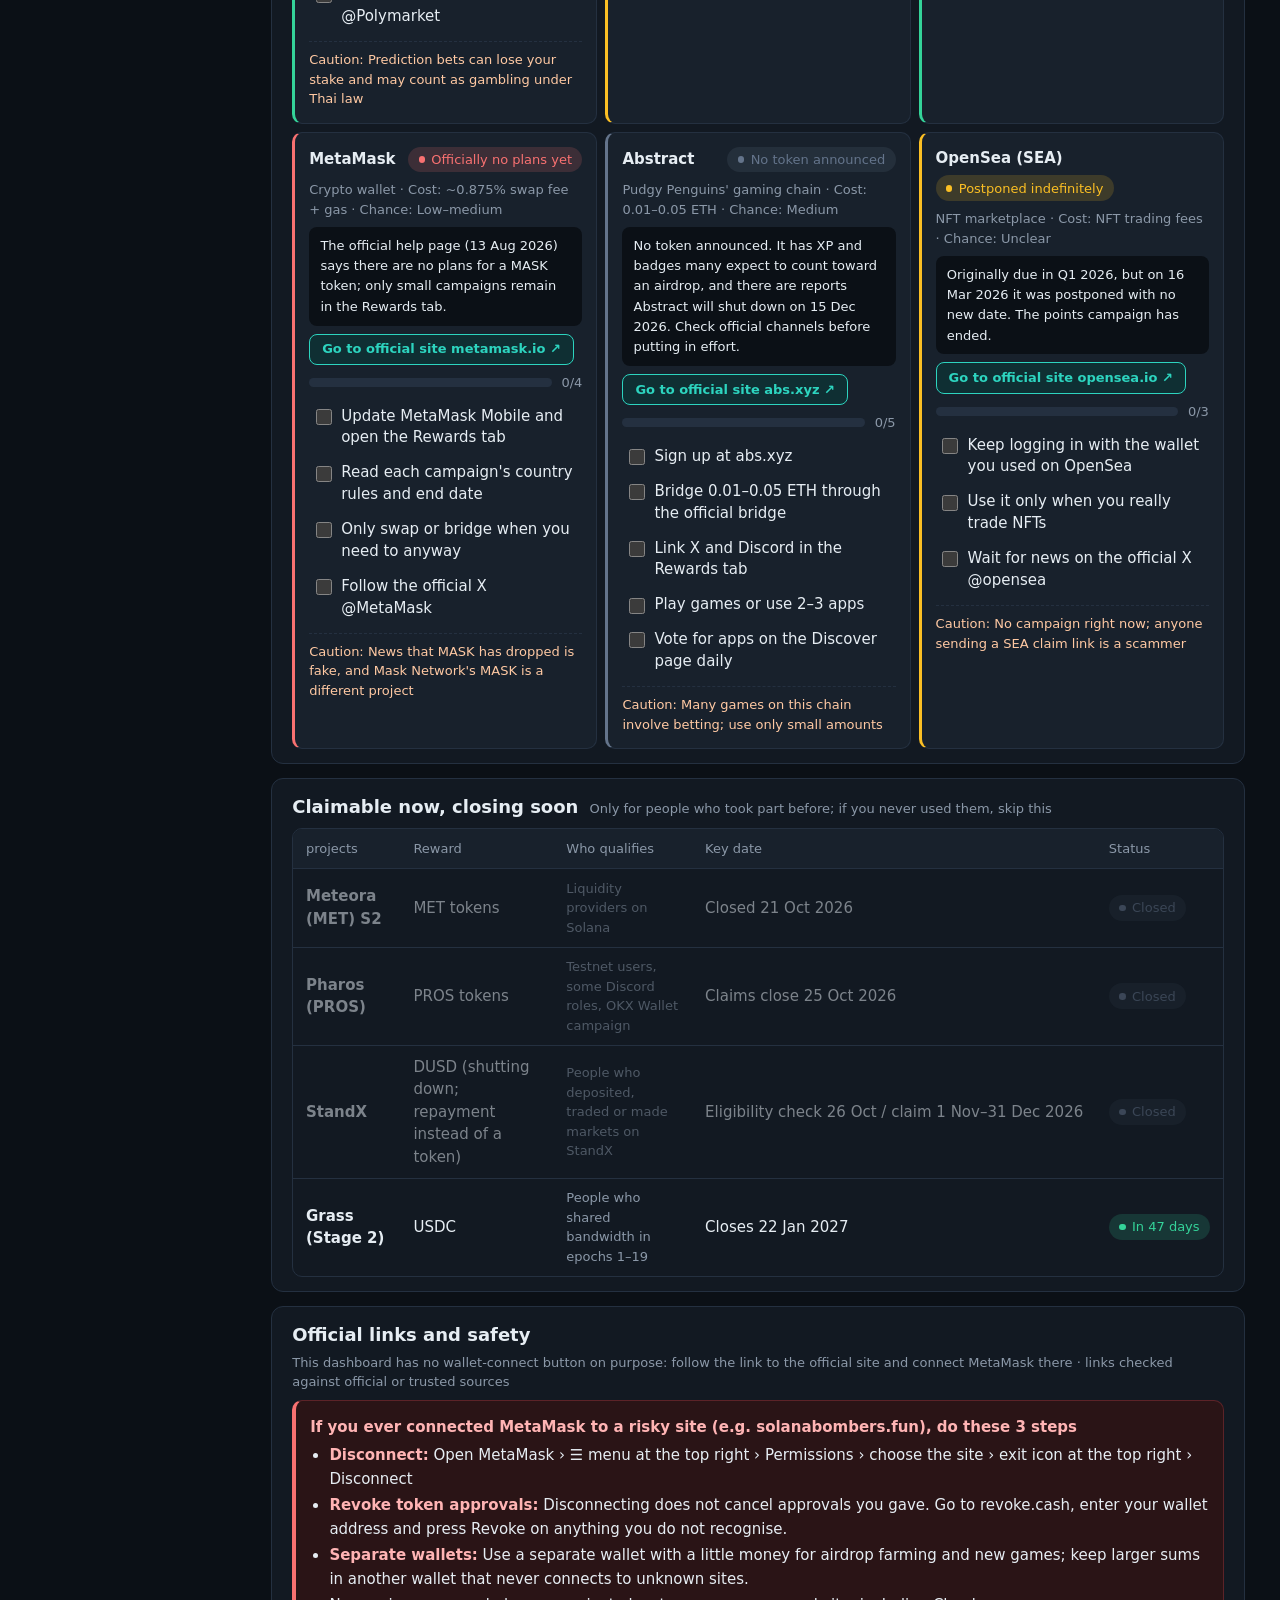
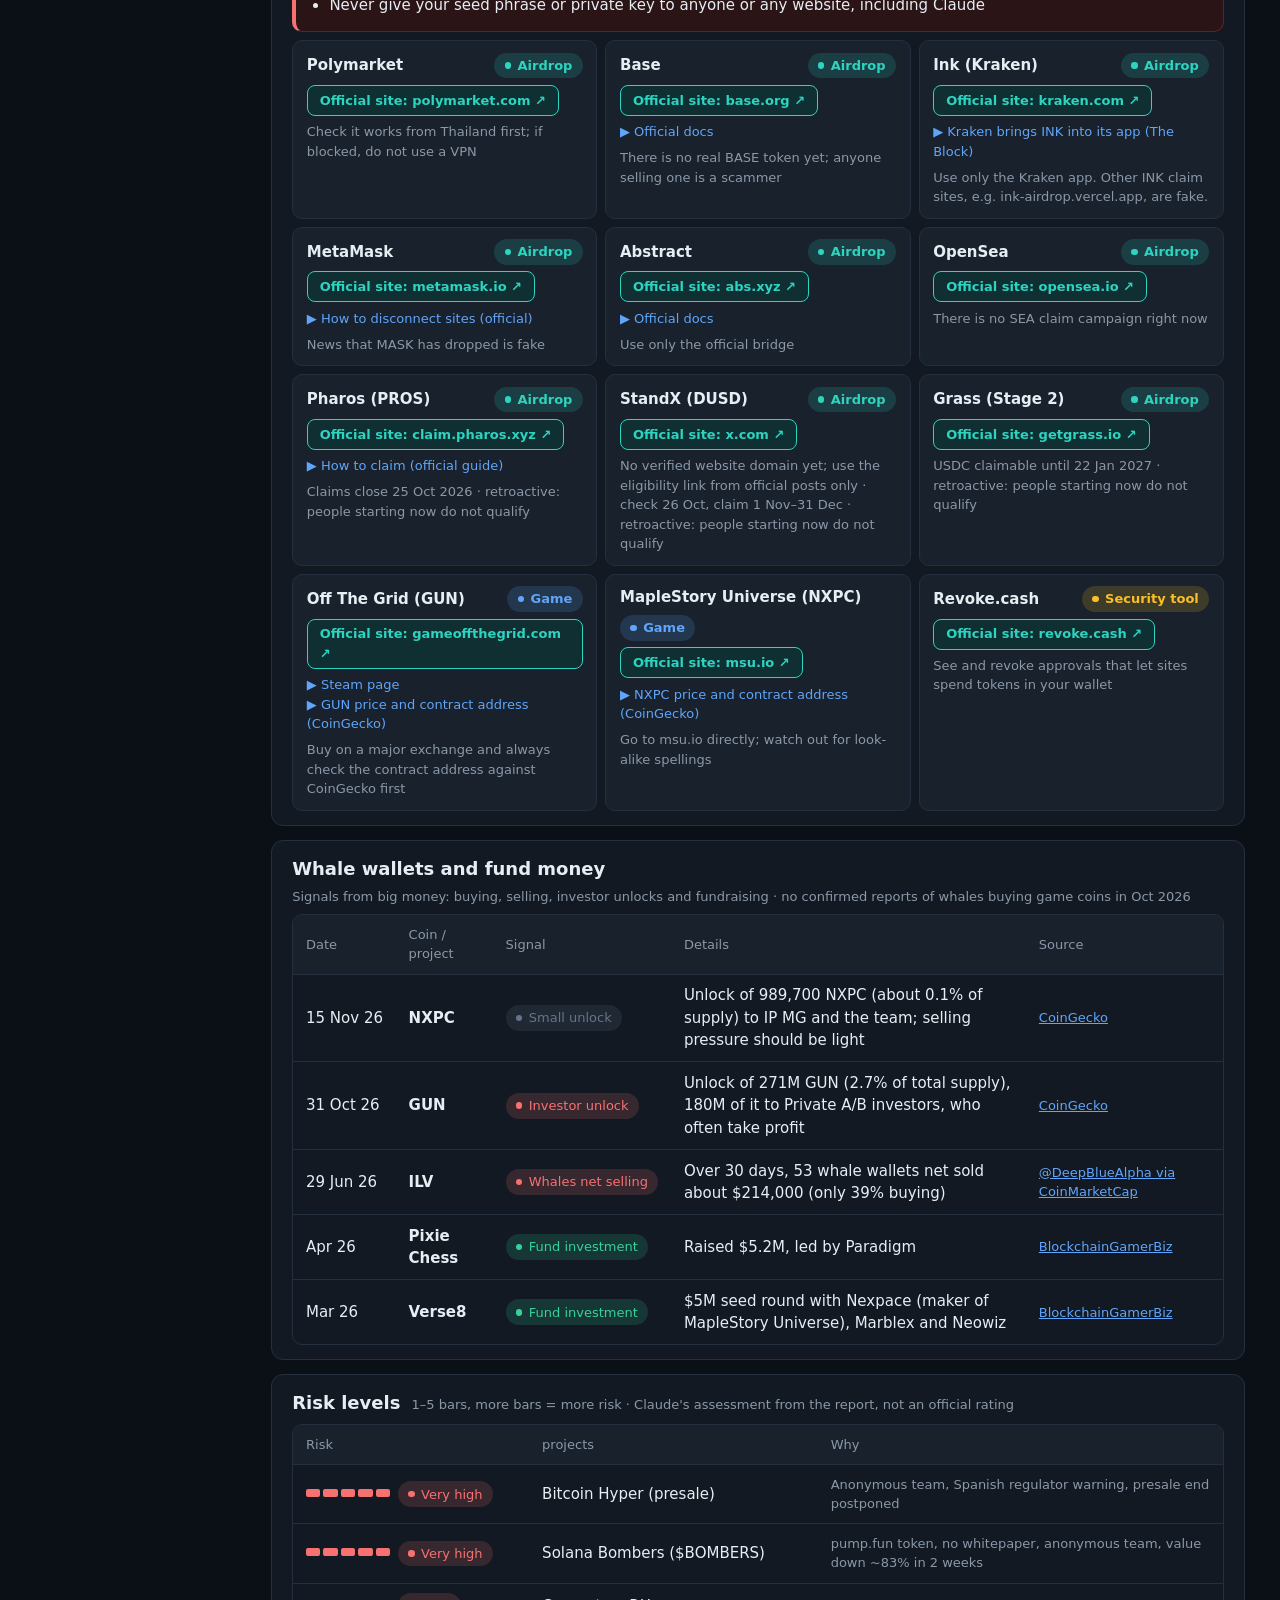
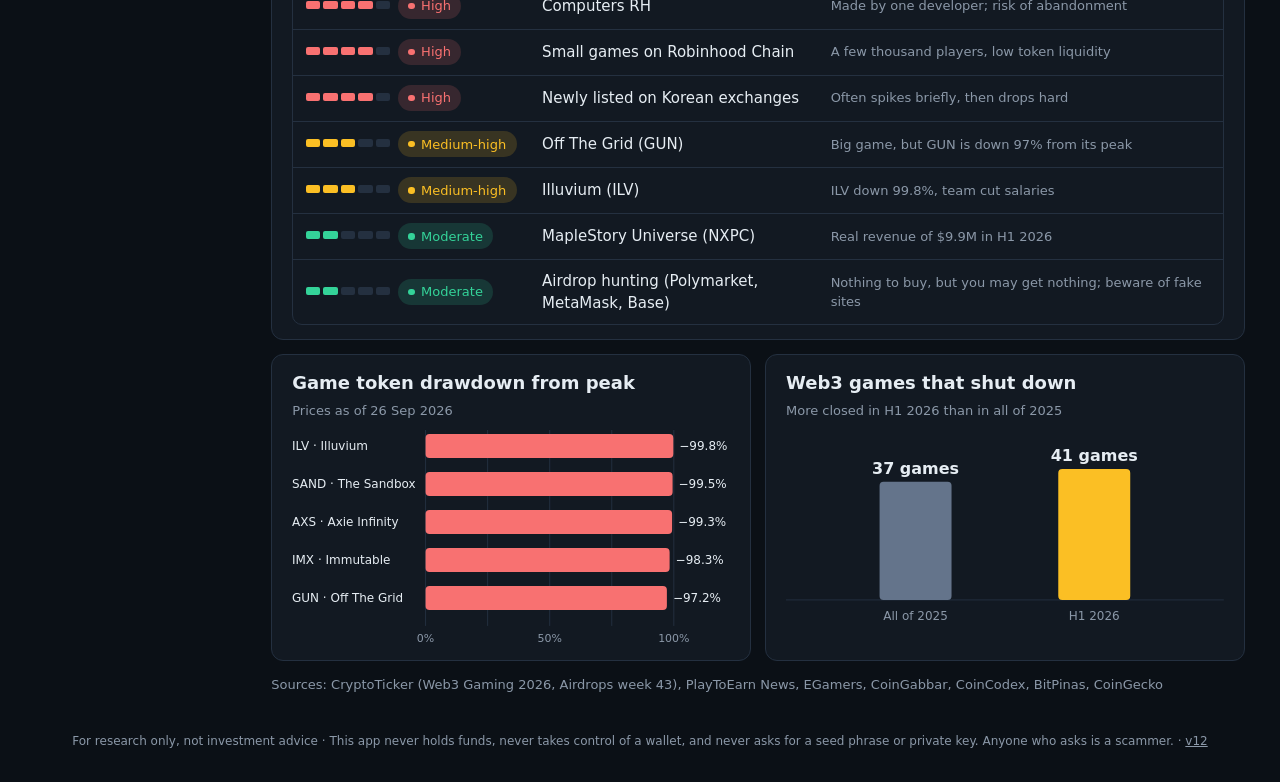
==== commit 5f811f90: "v12: English dashboard, official links on key dates English mode now covers the whole dashboard: res" ====
--- a/index.html
+++ b/index.html
@@ -49,6 +49,10 @@
     // The page links its portfolio to the claude.ai version; in the app it is the local one.
     html = html.replace(/https:\/\/claude\.ai\/artifact\/2eUPvnjUQCfss36SJNCmqR"[^>]*>/g, 'portfolio.html">')
                .replace(/พอร์ตส่วนตัวแยกของแต่ละคน[^<]*/g, 'พอร์ตส่วนตัว เก็บไว้ในเครื่องของคุณเท่านั้น ไม่ส่งขึ้นเซิร์ฟเวอร์');
+    // Dates in the page follow the app language.
+    if (window.CR_LOCALE && window.CR_LOCALE !== 'th-TH') html = html.replace(/'th-TH'/g, "'" + window.CR_LOCALE + "'");
+    // Labels in the dashboard page follow the app language (the research data comes translated from data/<lang>/).
+    if (window.CR_LANG && window.CR_LANG !== 'th') fetch('i18n/page-' + window.CR_LANG + '.json', { cache: 'no-cache' }).then(r => r.json()).then(d => window.CRI18n.setDashDict(d)).catch(() => {});
     const tpl = document.createElement('template');
     tpl.innerHTML = html;
     const scripts = [...tpl.content.querySelectorAll('script')];
--- a/css/app.css
+++ b/css/app.css
@@ -53,7 +53,7 @@
 .tb:focus-visible { outline: 2px solid var(--teal); outline-offset: 1px; }
 .lang .tb, .menu .tb { border-color: var(--line); }
 .tb .caret { color: var(--muted); font-size: 11px; }
-.tb .flag { font-size: 16px; line-height: 1; }
+.flag { display: inline-flex; line-height: 0; } .flag svg { border-radius: 2px; box-shadow: 0 0 0 1px rgba(127, 127, 127, .35); }
 .status .dot { position: absolute; right: 6px; bottom: 7px; width: 8px; height: 8px; border-radius: 50%; background: #22c55e; box-shadow: 0 0 0 2px var(--bg); }
 .status.off .dot { background: var(--muted); }
 .status.off .tb { color: var(--muted); }
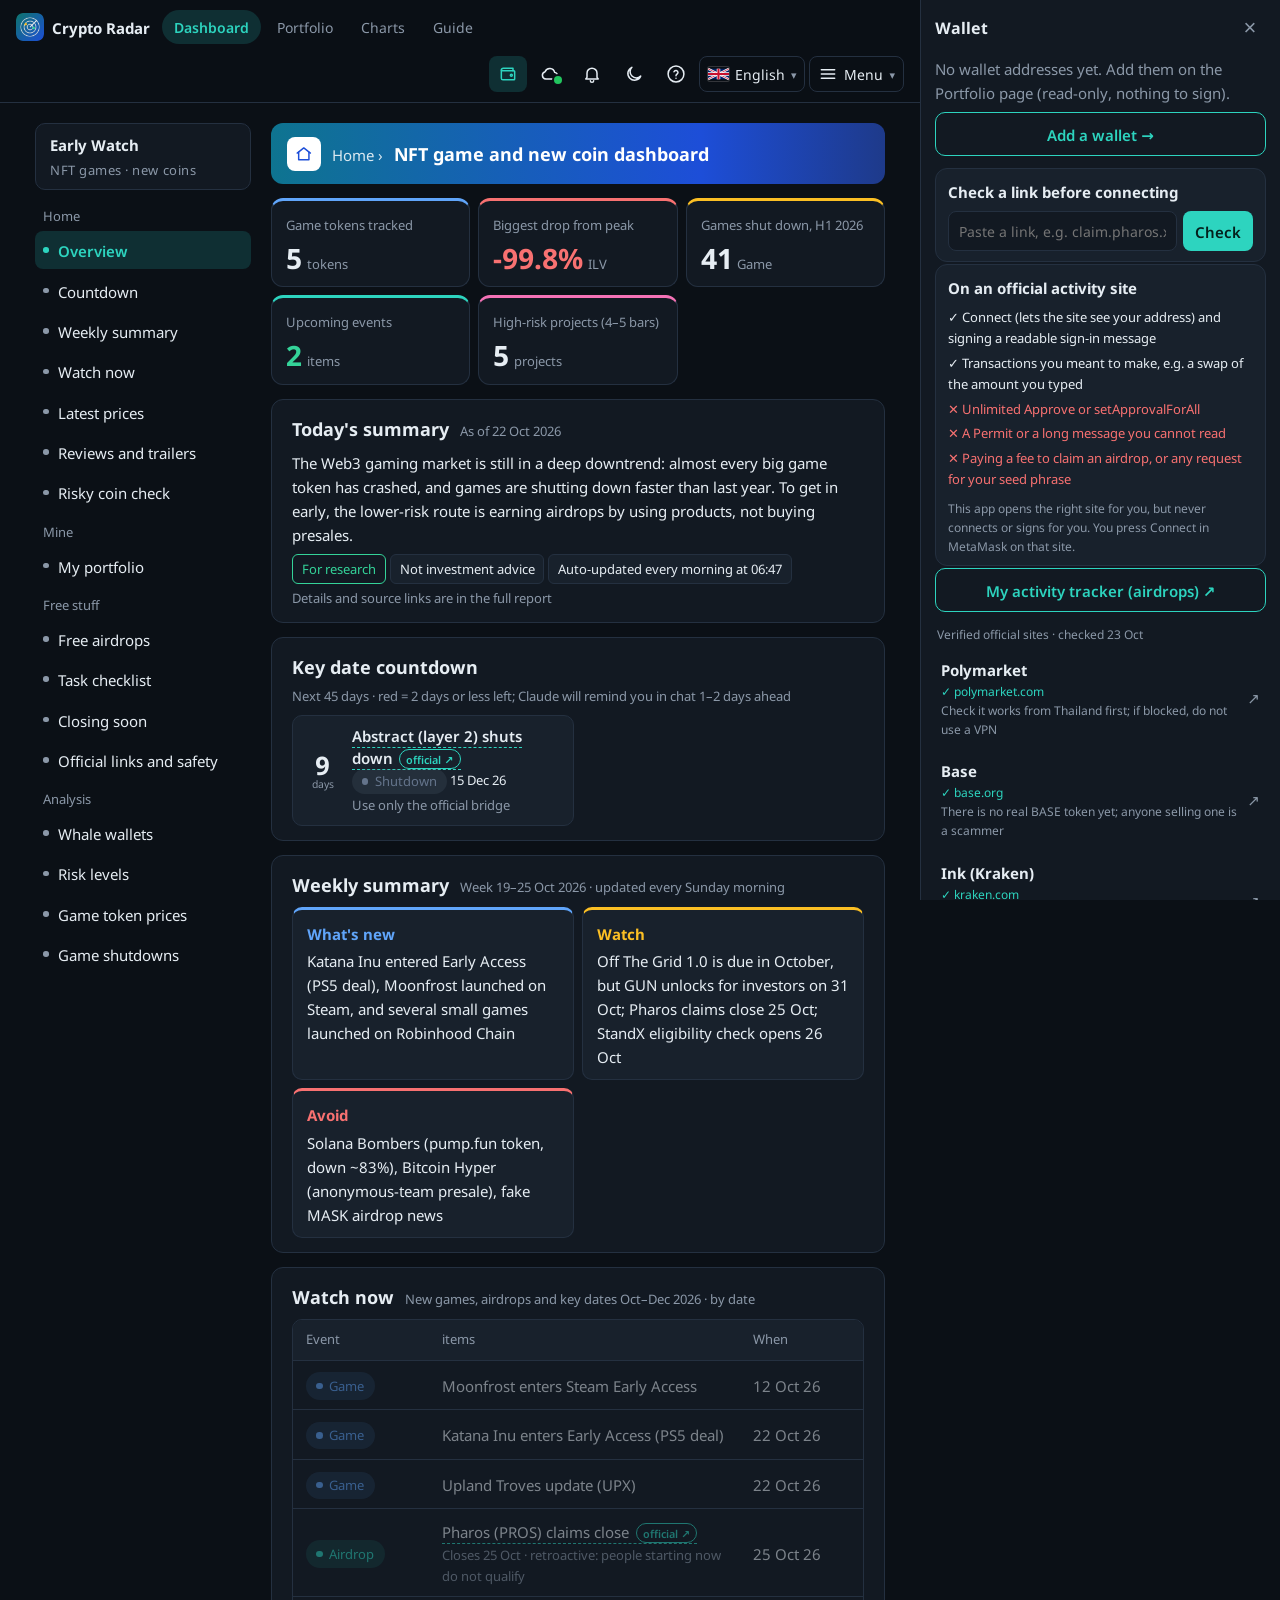
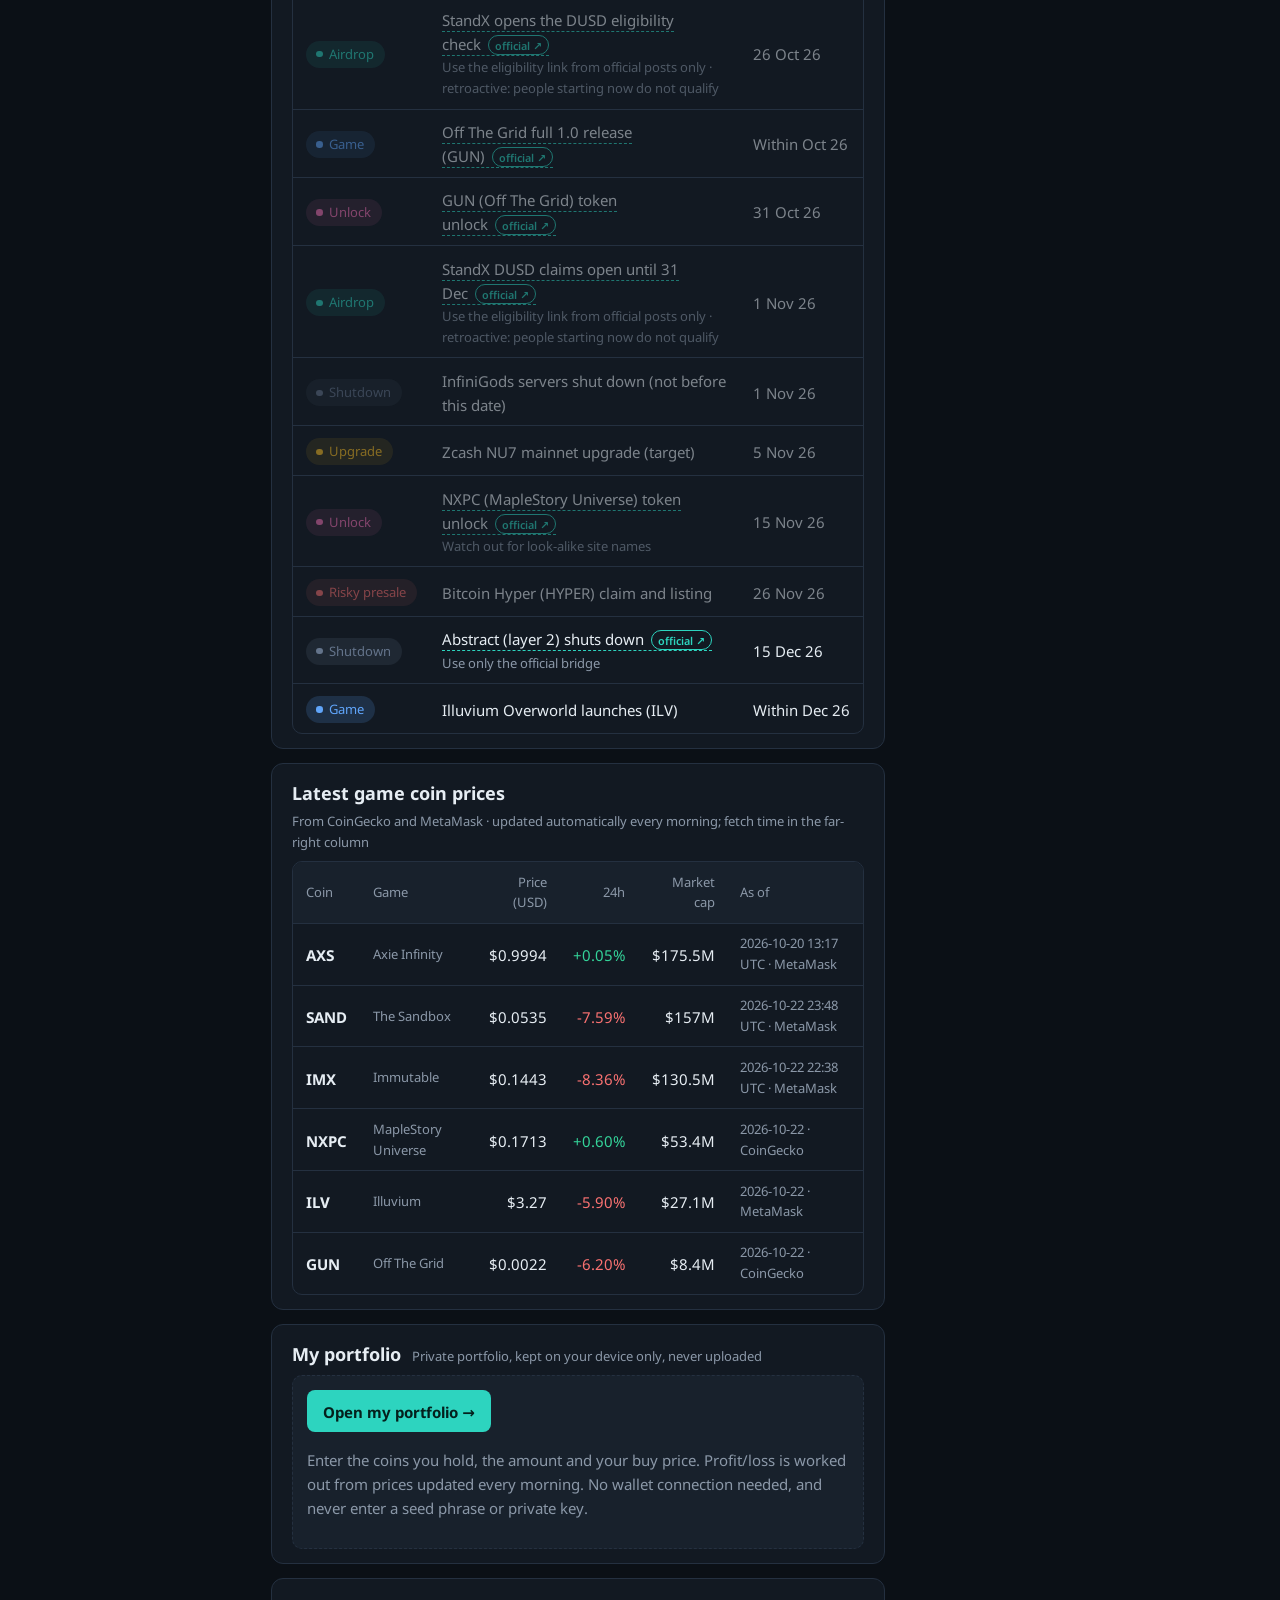
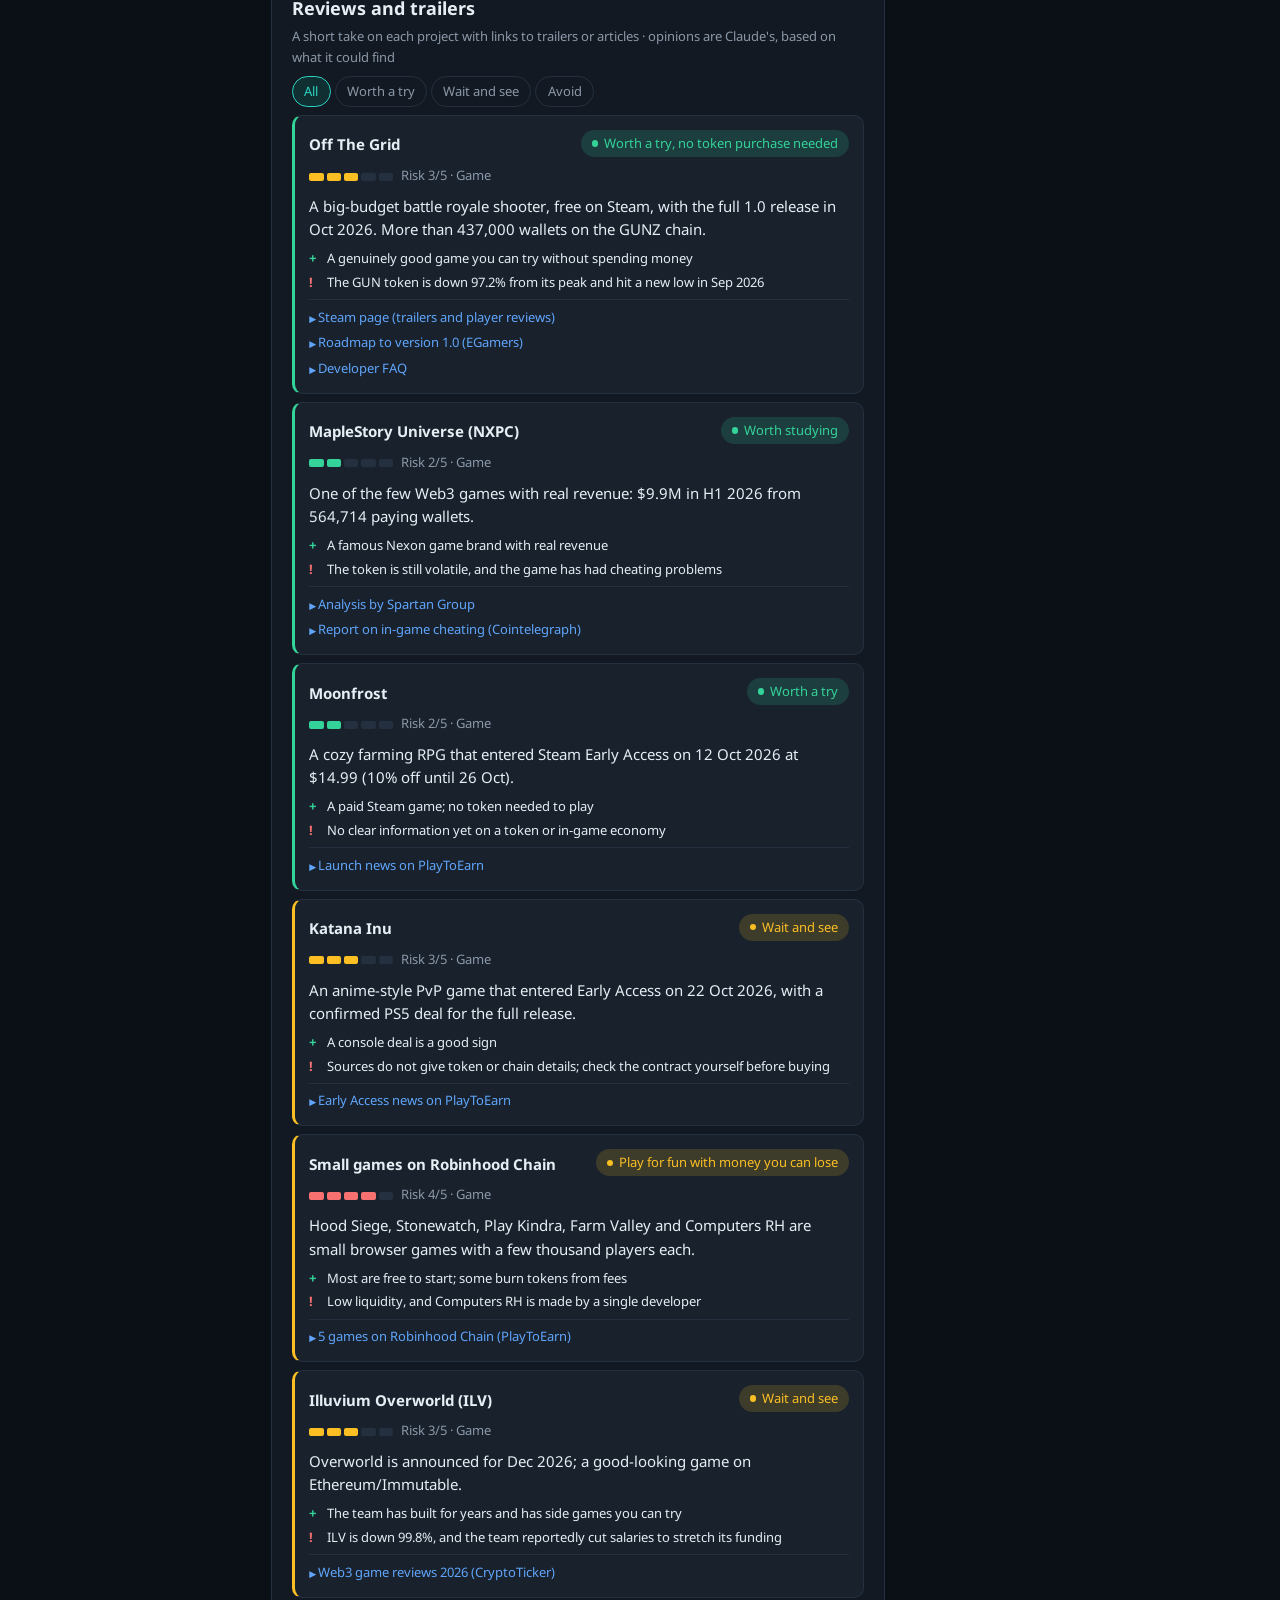
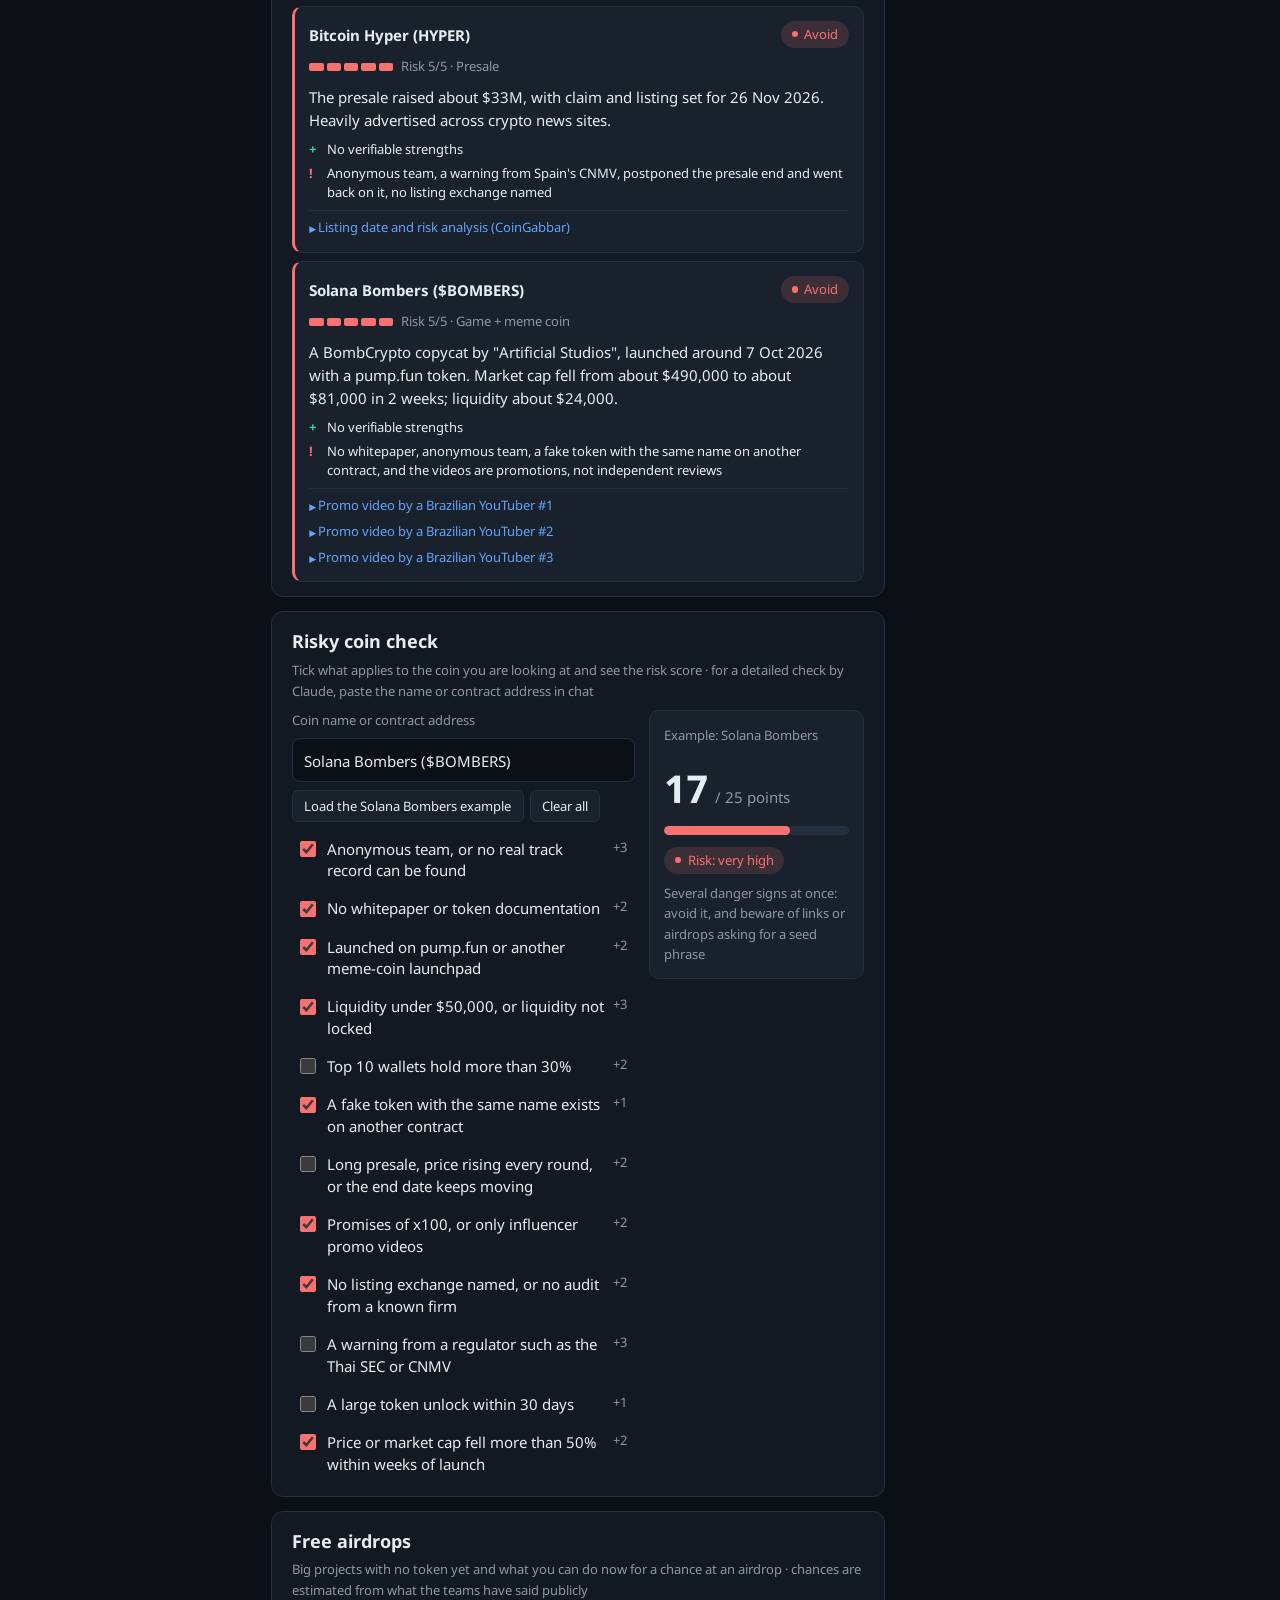
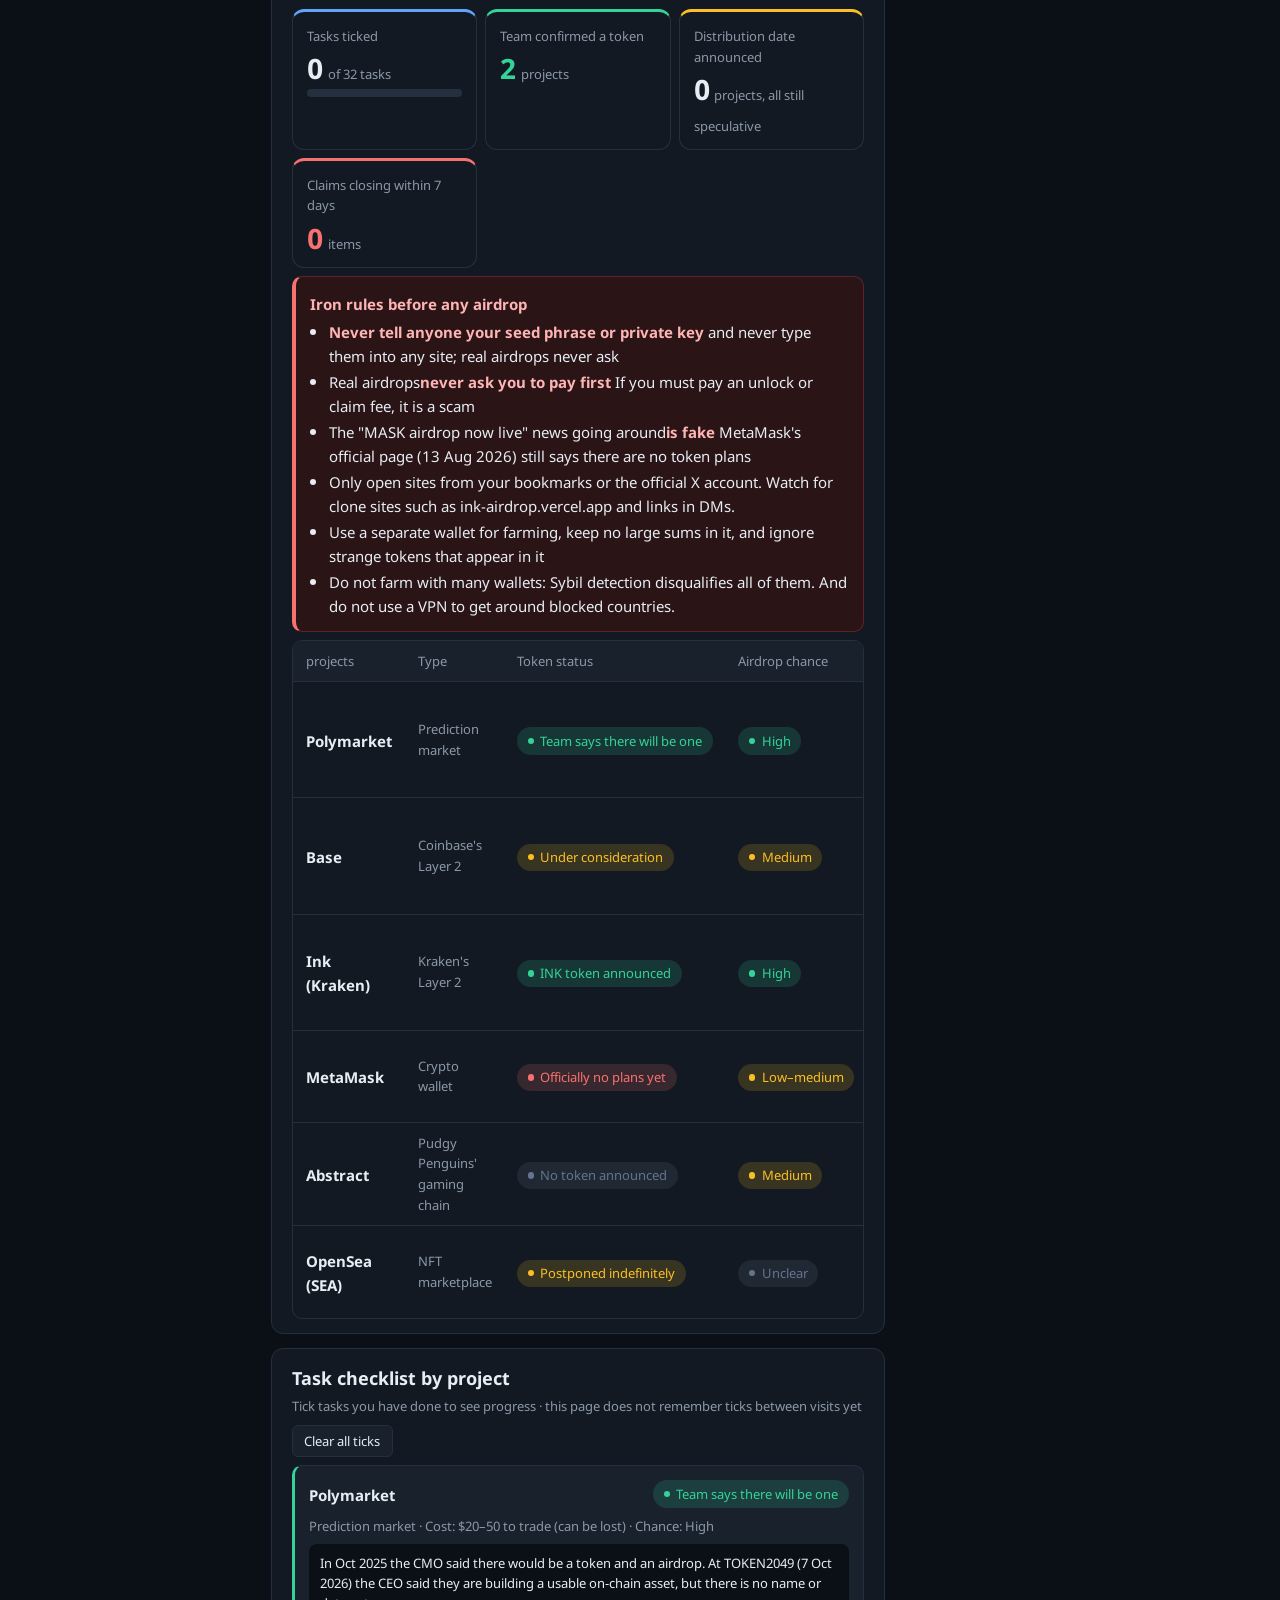
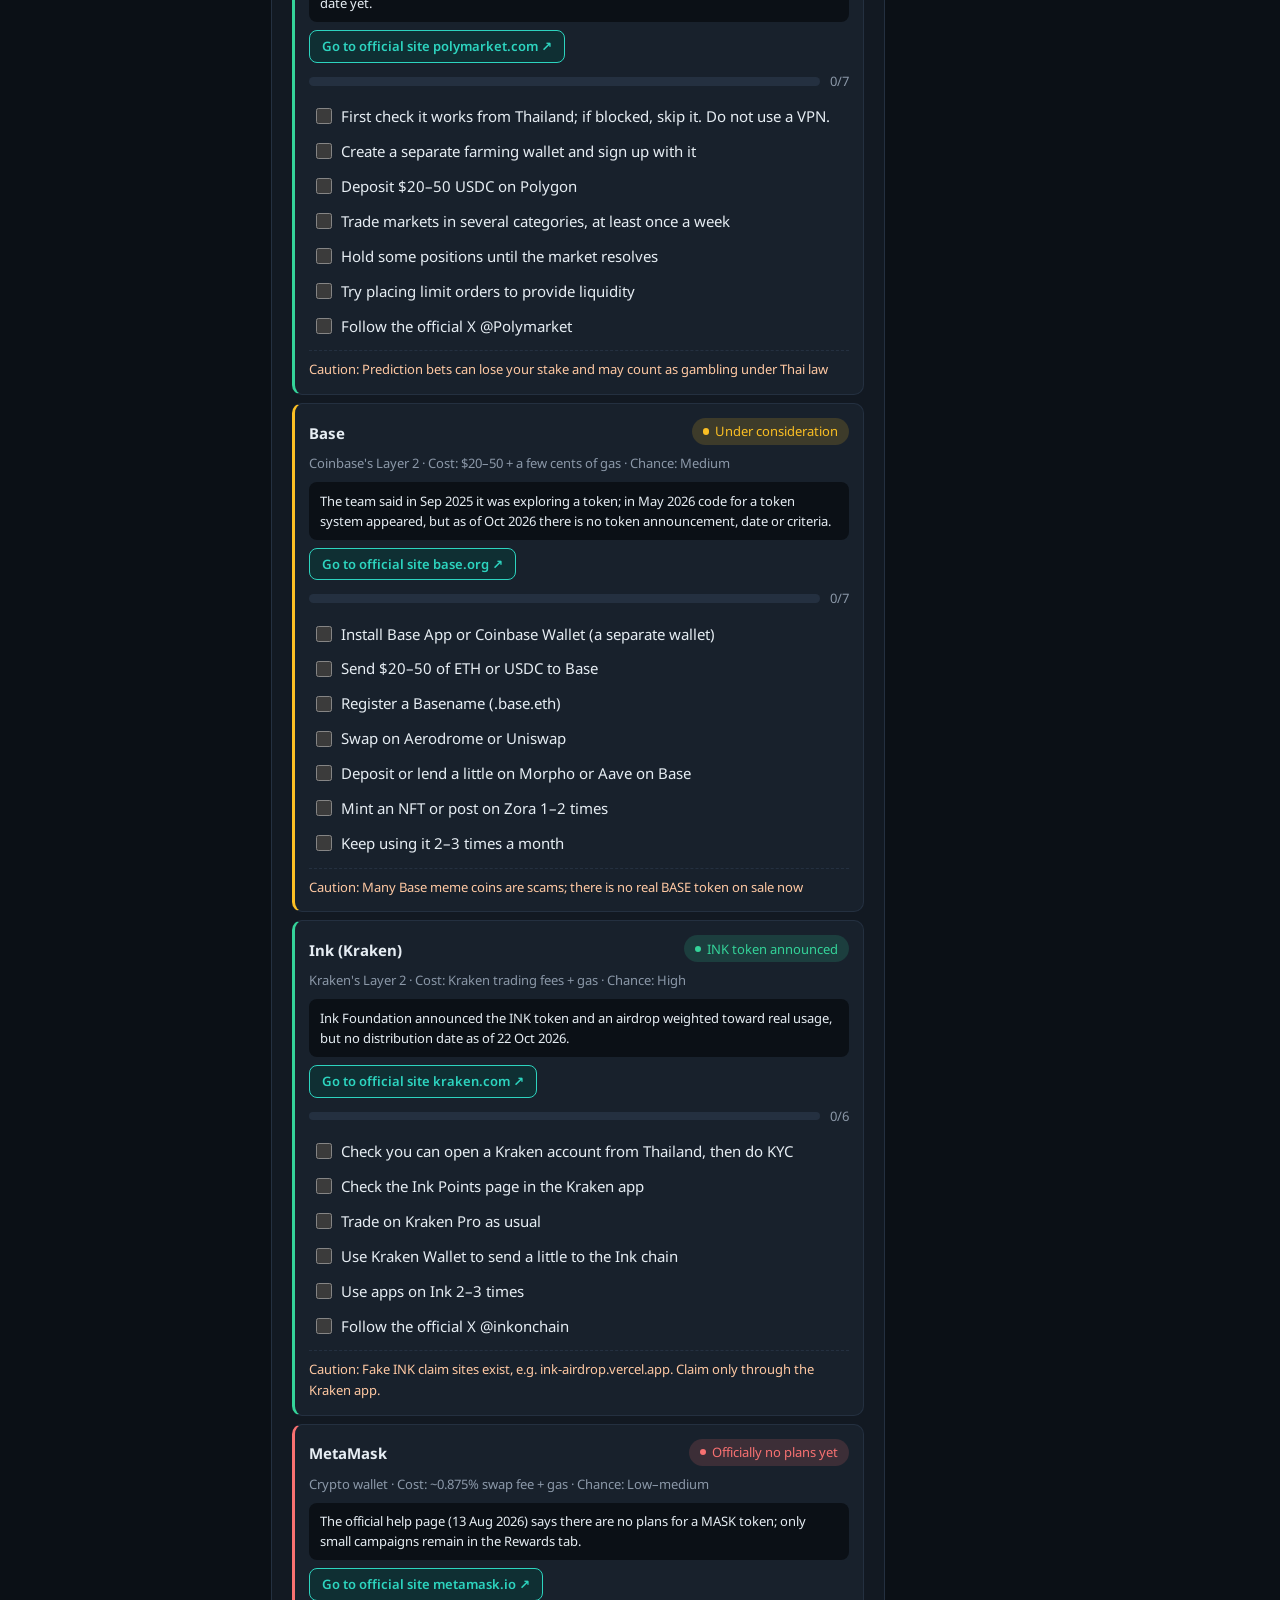
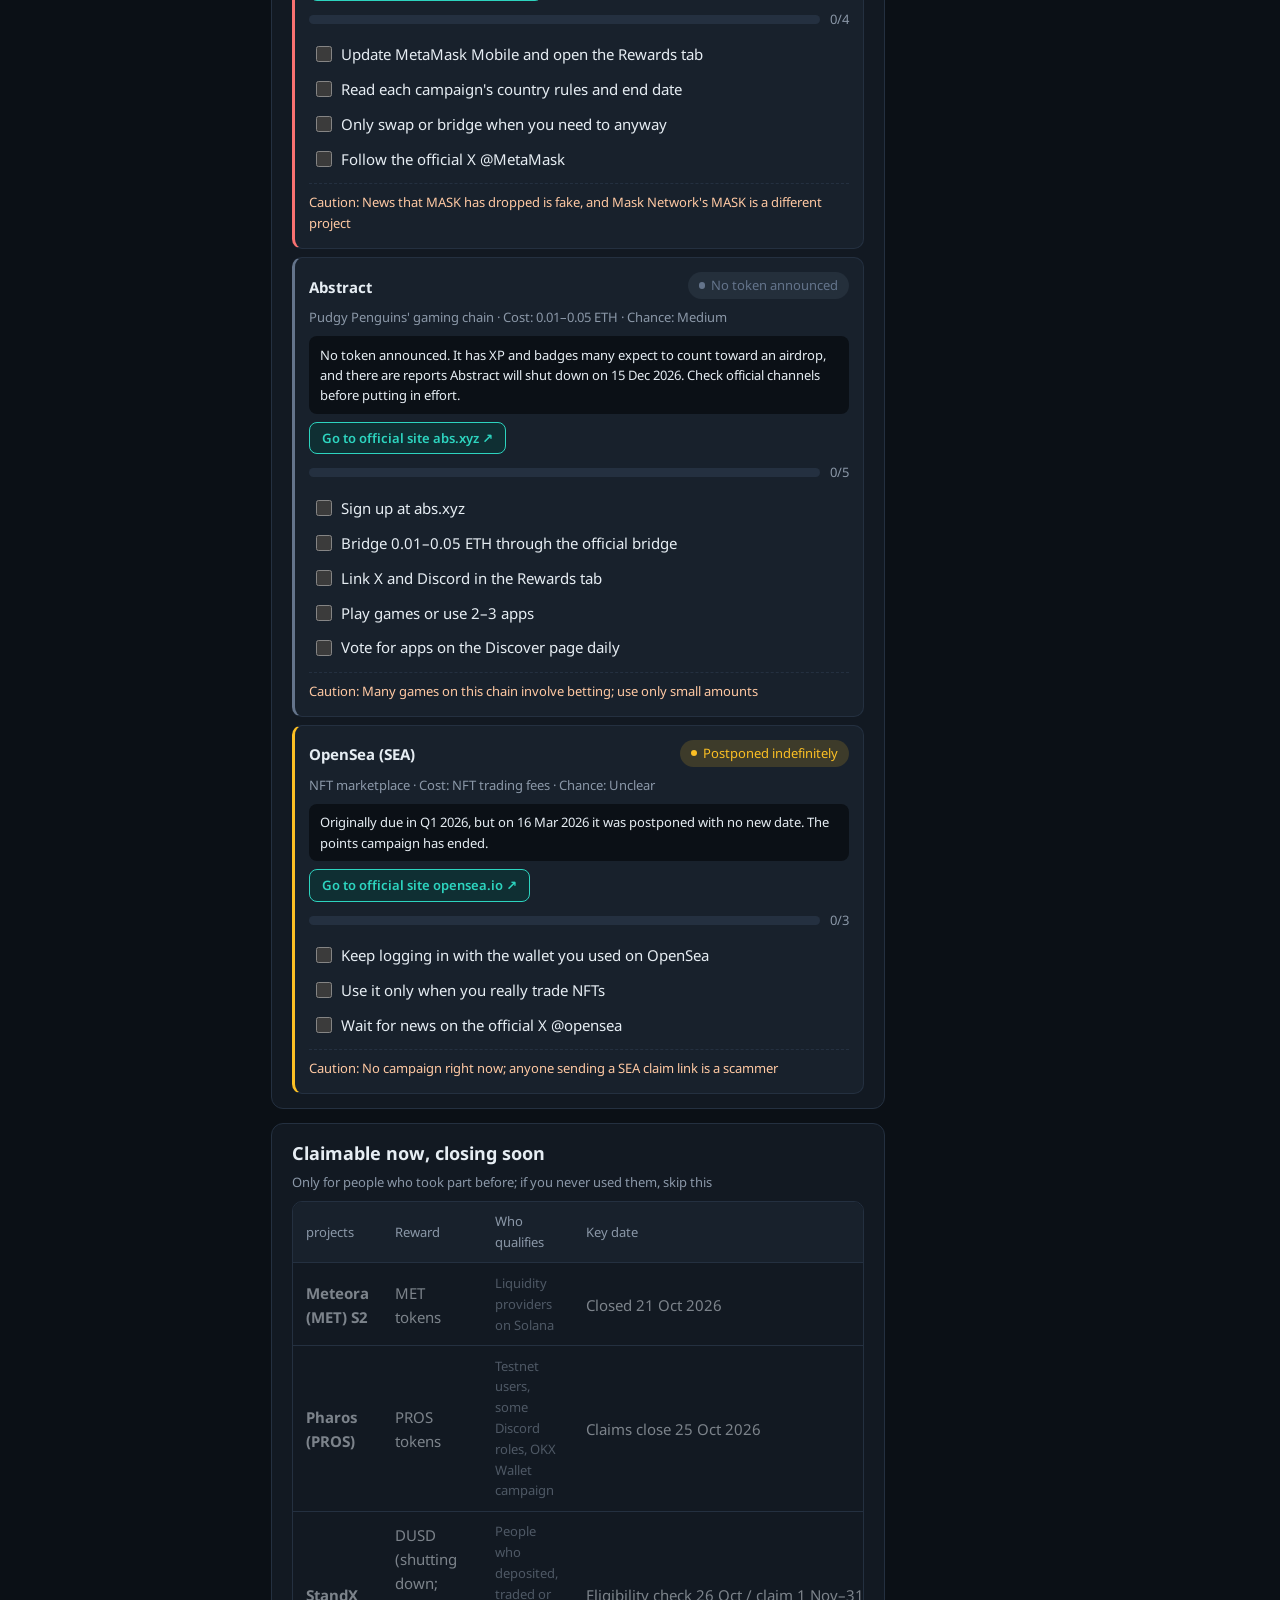
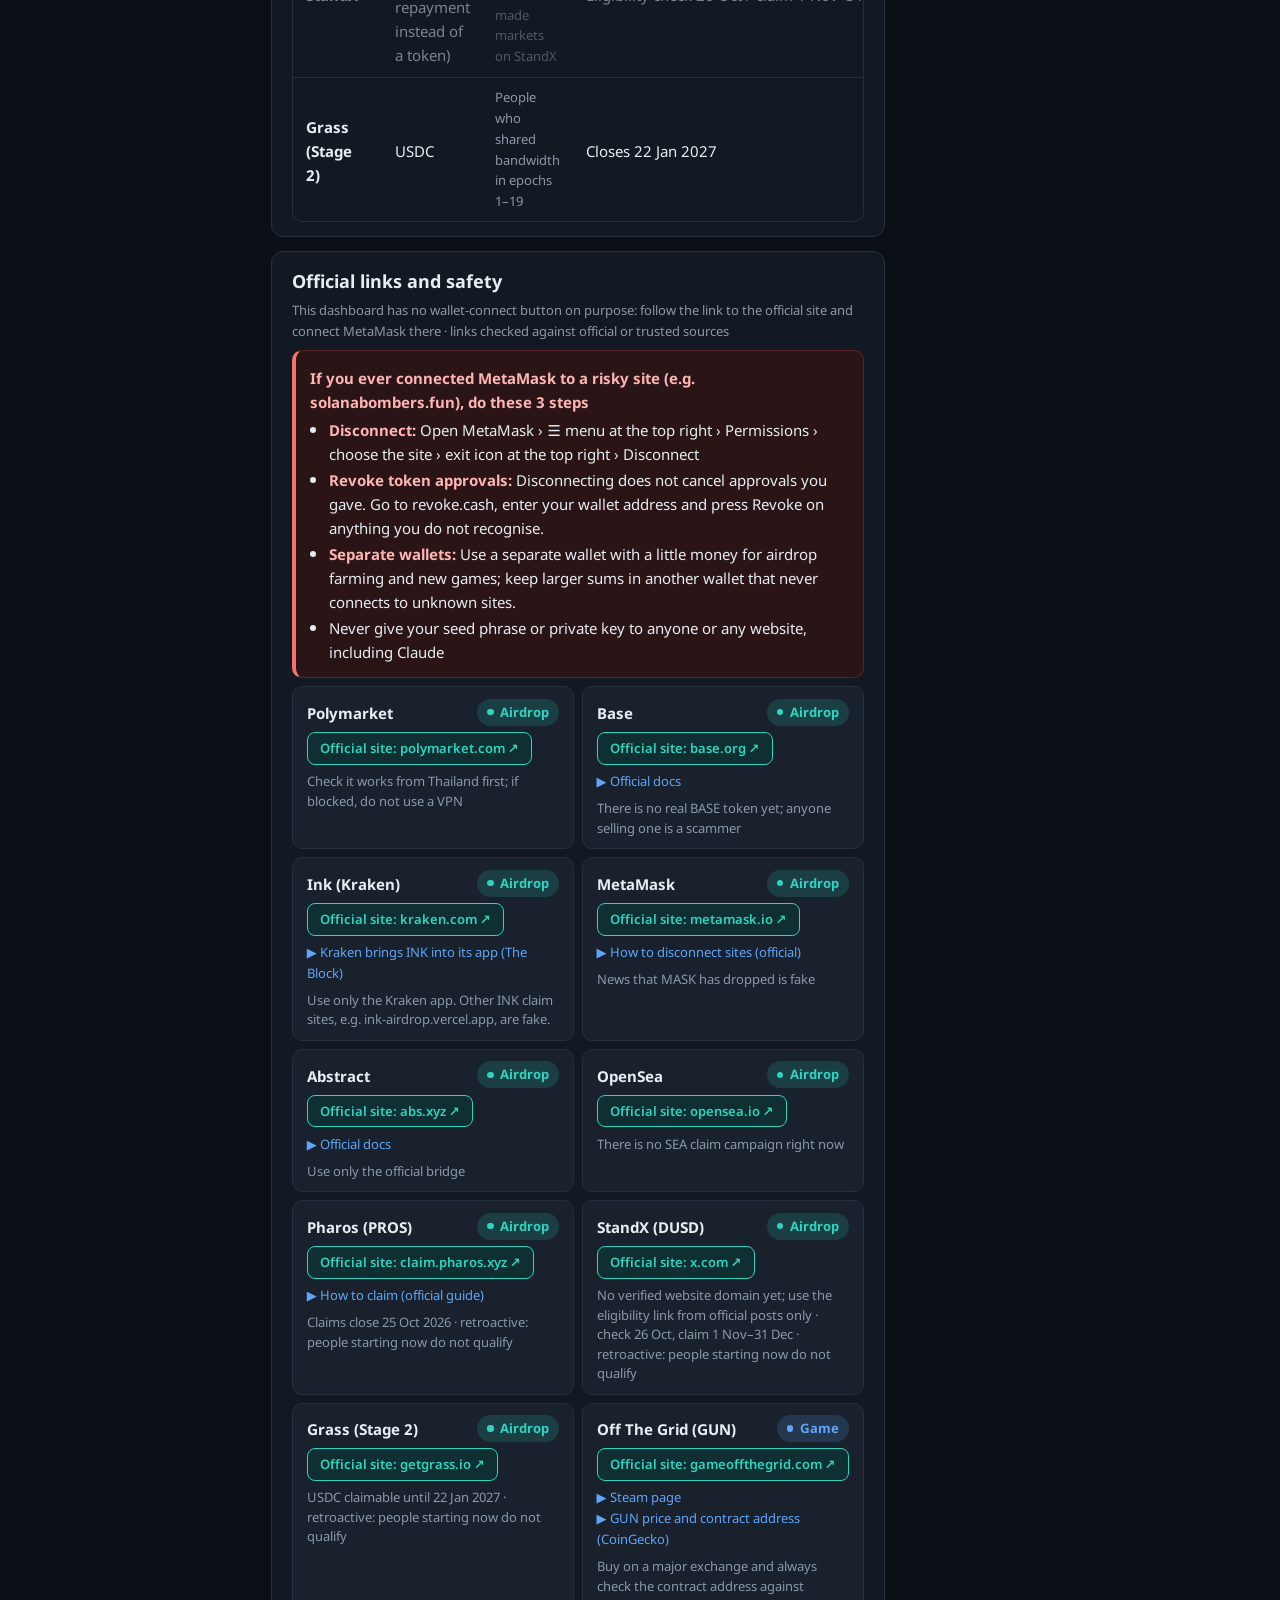
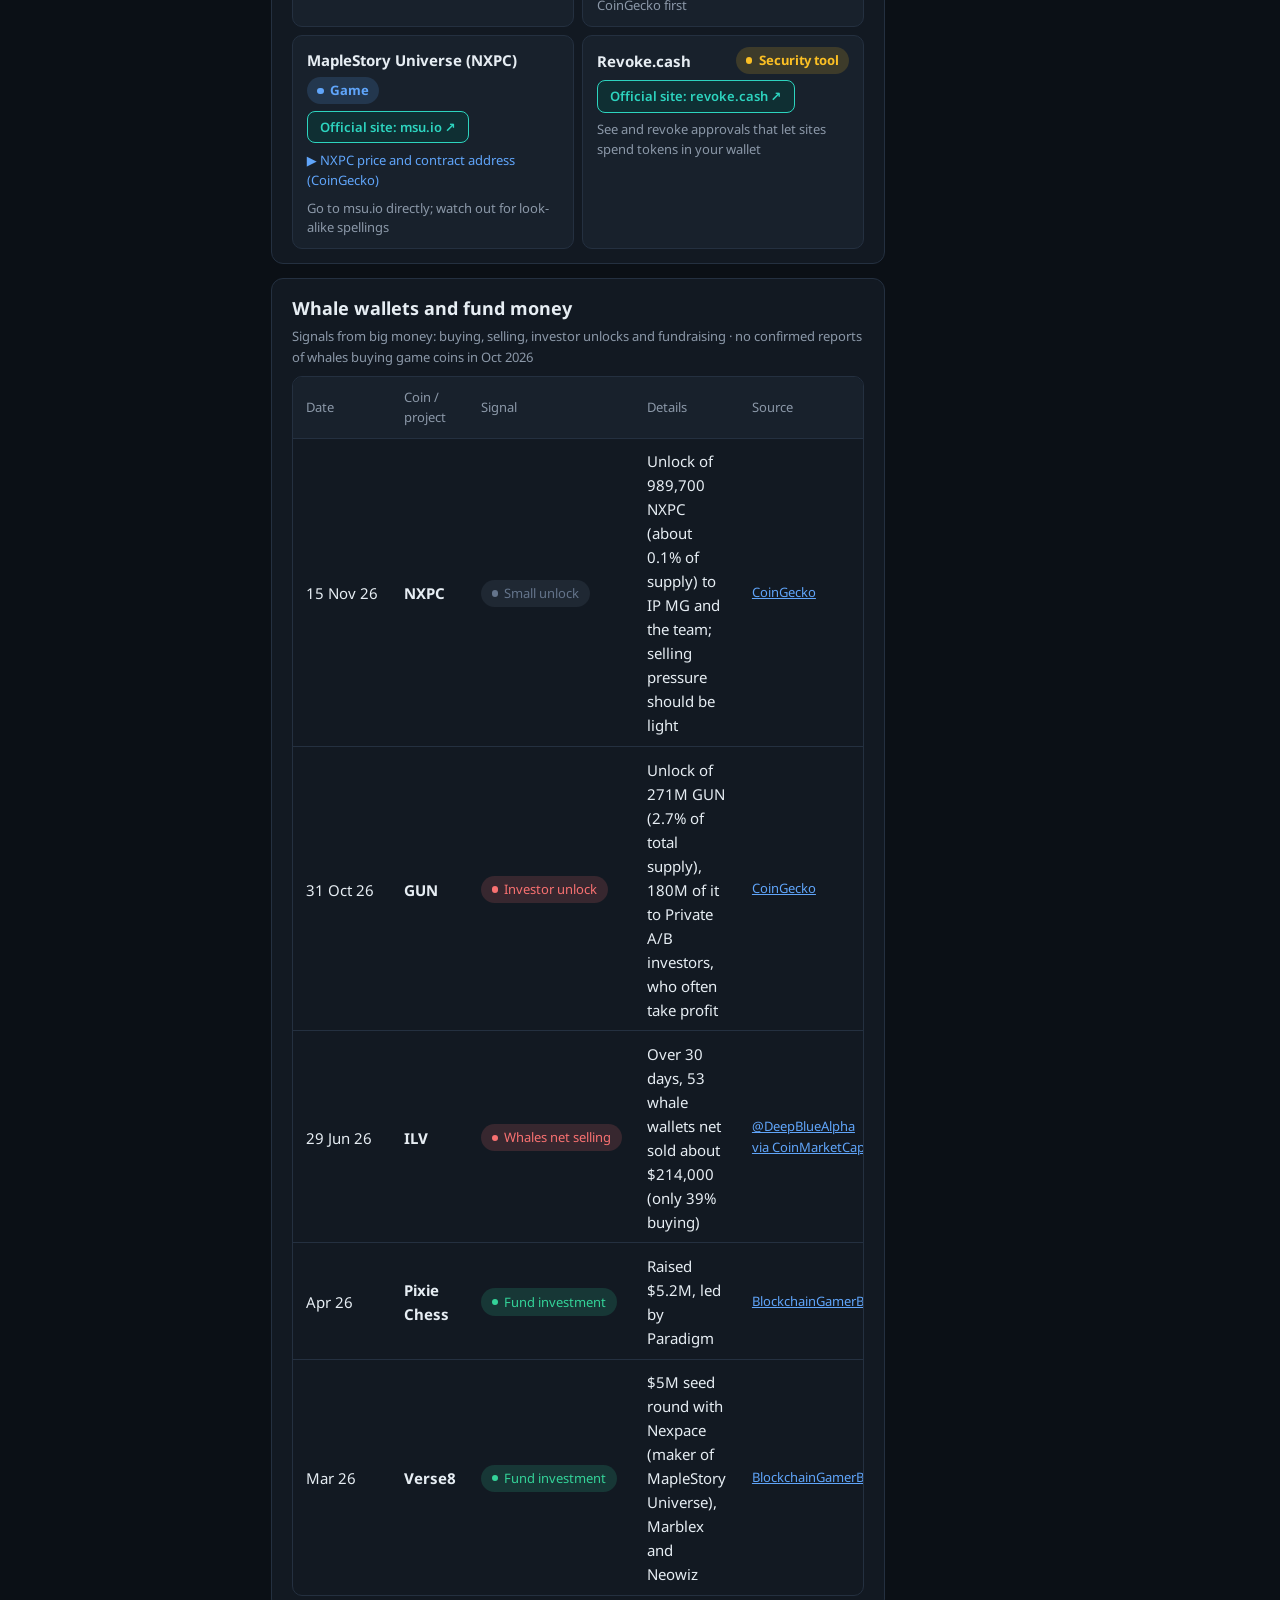
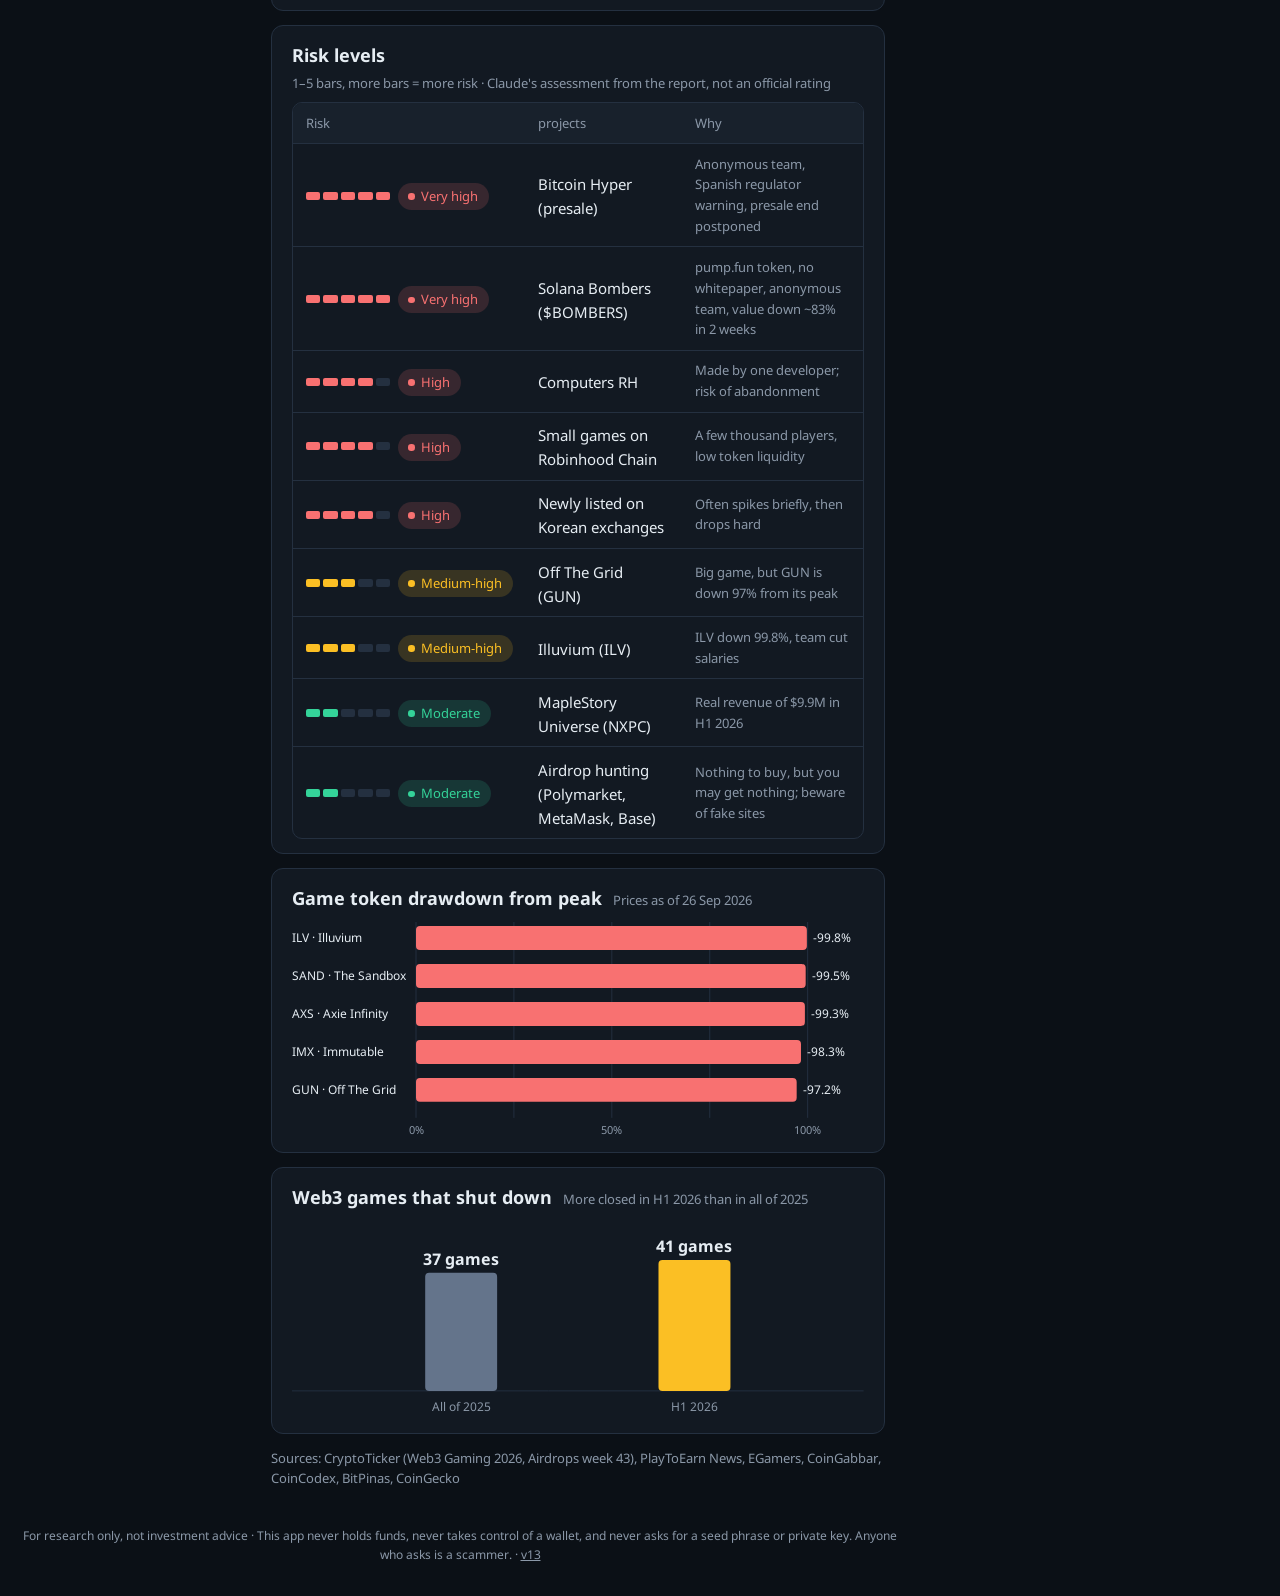
==== commit 88adc473: "v13: wallet side panel, Thai web font Right-side wallet panel like MetaMask's (docked on wide screen" ====
--- a/index.html
+++ b/index.html
@@ -12,6 +12,7 @@
 <meta name="apple-mobile-web-app-capable" content="yes">
 <meta name="apple-mobile-web-app-status-bar-style" content="black-translucent">
 <meta name="apple-mobile-web-app-title" content="เรดาร์คริปโต">
+<link rel="preload" href="vendor/fonts/noto-sans-thai-looped-thai-wght-normal.woff2" as="font" type="font/woff2" crossorigin>
 <link rel="stylesheet" href="css/app.css">
 <script src="js/i18n.js"></script>
 </head>
@@ -36,6 +37,7 @@
 <script src="vendor/d3.min.js"></script>
 <script src="js/dash.js"></script>
 <script src="js/app.js"></script>
+<script src="js/wallet-panel.js"></script>
 <script src="js/coins.js"></script>
 <script src="js/telegram.js"></script>
 <script src="js/alerts.js"></script>
--- a/css/app.css
+++ b/css/app.css
@@ -1,10 +1,18 @@
+/* Noto Sans Thai Looped (SIL OFL, vendor/fonts/OFL.txt), served from the app so it also works offline. */
+@font-face { font-family: "Noto Sans Thai Looped"; font-style: normal; font-display: swap; font-weight: 100 900;
+  src: url(../vendor/fonts/noto-sans-thai-looped-thai-wght-normal.woff2) format("woff2-variations"), url(../vendor/fonts/noto-sans-thai-looped-thai-wght-normal.woff2) format("woff2");
+  unicode-range: U+02D7, U+0303, U+0331, U+0E01-0E5B, U+200C-200D, U+25CC; }
+@font-face { font-family: "Noto Sans Thai Looped"; font-style: normal; font-display: swap; font-weight: 100 900;
+  src: url(../vendor/fonts/noto-sans-thai-looped-latin-wght-normal.woff2) format("woff2-variations"), url(../vendor/fonts/noto-sans-thai-looped-latin-wght-normal.woff2) format("woff2");
+  unicode-range: U+0000-00FF, U+0131, U+0152-0153, U+02BB-02BC, U+02C6, U+02DA, U+02DC, U+0304, U+0308, U+0329, U+2000-206F, U+20AC, U+2122, U+2191, U+2193, U+2212, U+2215, U+FEFF, U+FFFD; }
 :root {
   color-scheme: dark;
   --bg: #0b1016; --panel: #121922; --panel2: #18212c; --line: #243040;
   --fg: #e6edf3; --muted: #8b98a8; --teal: #2dd4bf; --blue: #60a5fa;
   --bar: rgba(11, 16, 22, .92); --accent-bg: #0f2f33; --on-accent: #04201c; --shadow: 0 10px 30px rgba(0, 0, 0, .45);
   /* Tokens the dashboard page expects from its host */
-  --font-anthropic-sans: system-ui, -apple-system, "Segoe UI";
+  --app-font: "Noto Sans Thai Looped", system-ui, -apple-system, "Segoe UI", "Leelawadee UI", sans-serif;
+  --font-anthropic-sans: var(--app-font);
   --cds-font-size-caption: .8125rem; --cds-font-size-body: .9375rem; --cds-font-size-heading: 1.125rem;
   --cds-gap-xs: .25rem; --cds-gap-sm: .5rem; --cds-gap-md: .875rem; --cds-gap-lg: 1.25rem;
   --cds-pad-sm: .5rem; --cds-pad-md: .875rem; --cds-pad-lg: 1.25rem;
@@ -14,7 +22,7 @@
 html { background: var(--bg); }
 body {
   margin: 0; background: var(--bg); color: var(--fg);
-  font: 15px/1.5 system-ui, -apple-system, "Segoe UI", "Noto Sans Thai", "Leelawadee UI", sans-serif;
+  font: 15px/1.6 var(--app-font);
   padding: env(safe-area-inset-top) env(safe-area-inset-right) env(safe-area-inset-bottom) env(safe-area-inset-left);
 }
 .app-bar {
@@ -115,3 +123,66 @@
 html[data-theme="light"] .b-up { background: #dcfce7; color: #15803d; } html[data-theme="light"] .b-down { background: #fee2e2; color: #b91c1c; } html[data-theme="light"] .b-side { background: #fef3c7; color: #92400e; }
 html[data-theme="light"] .ic.xlm { background: #333; }
 .dd-panel[hidden] { display: none !important; }
+
+/* Wallet side panel (js/wallet-panel.js): docked on wide screens, a sheet on phones */
+.wbtn[aria-pressed="true"] { background: var(--accent-bg); color: var(--teal); }
+body.wp-docked { padding-right: calc(360px + env(safe-area-inset-right)); }
+.wpanel { position: fixed; top: 0; right: 0; bottom: 0; width: 360px; z-index: 15; overflow-y: auto; overscroll-behavior: contain;
+  background: var(--panel); border-left: 1px solid var(--line); padding: 12px 14px calc(16px + env(safe-area-inset-bottom)); display: flex; flex-direction: column; gap: 12px; }
+body.wp-sheet .wpanel { z-index: 40; width: min(420px, 100%); box-shadow: var(--shadow); padding-top: calc(12px + env(safe-area-inset-top)); }
+.wpanel[hidden] { display: none; }
+.wp-head { display: flex; align-items: center; gap: 8px; }
+.wp-head > b { font-size: 16px; }
+.wp-acct { flex: 1; min-width: 0; font: inherit; font-weight: 700; font-size: 16px; color: var(--fg); background: none; border: 1px solid transparent; border-radius: 8px; padding: 6px 4px; cursor: pointer; }
+.wp-acct:hover { border-color: var(--line); }
+.wp-acct option { background: var(--panel); color: var(--fg); }
+.wp-x { margin-left: auto; width: 32px; height: 32px; border: 0; border-radius: 8px; background: none; color: var(--muted); font-size: 22px; line-height: 1; cursor: pointer; }
+.wp-x:hover { background: var(--panel2); color: var(--fg); }
+.wp-addr { align-self: flex-start; display: inline-flex; gap: 4px; align-items: center; border: 1px solid var(--line); border-radius: 999px; background: var(--panel2); color: var(--fg);
+  padding: 4px 10px; font: inherit; font-size: 13px; font-family: ui-monospace, Menlo, Consolas, monospace; cursor: pointer; max-width: 100%; }
+.wp-addr.full { align-self: stretch; border-radius: 8px; justify-content: space-between; }
+.wp-addr .mono { overflow-wrap: anywhere; text-align: left; }
+.wp-addr .ic { color: var(--muted); }
+.wp-addr.copied { border-color: var(--teal); color: var(--teal); }
+.wp-addr.copied .ic::after { content: " ✓"; }
+.wp-total b { display: block; font-size: 30px; font-weight: 700; font-variant-numeric: tabular-nums; line-height: 1.2; }
+.wp-total .muted { font-size: 12px; }
+.wp-acts { display: grid; grid-template-columns: repeat(4, 1fr); gap: 8px; }
+.wp-act { display: flex; flex-direction: column; align-items: center; gap: 2px; padding: 10px 4px; border: 0; border-radius: 12px; background: var(--panel2);
+  color: var(--fg); font: inherit; font-size: 13px; font-weight: 600; text-decoration: none; cursor: pointer; }
+.wp-act:hover { outline: 1px solid var(--line); }
+.wp-act .i { font-size: 17px; line-height: 1.2; }
+.wp-recv { display: grid; gap: 6px; }
+.wp-recv p { margin: 0; font-size: 12px; }
+.wp-tabs { display: flex; gap: 18px; border-bottom: 1px solid var(--line); }
+.wp-tabs button { border: 0; background: none; color: var(--muted); font: inherit; font-weight: 600; padding: 6px 0 8px; cursor: pointer; border-bottom: 2px solid transparent; margin-bottom: -1px; }
+.wp-tabs button.on { color: var(--fg); border-bottom-color: var(--fg); }
+.wp-list { display: flex; flex-direction: column; gap: 2px; }
+.wp-pad { padding: 8px 2px; margin: 0; }
+.wp-tok, .wp-site { display: flex; align-items: center; gap: 10px; padding: 9px 6px; border-radius: 10px; color: var(--fg); text-decoration: none; }
+a.wp-tok[href]:hover, .wp-site:hover { background: var(--panel2); }
+.wp-tok.unv { opacity: .55; }
+.wp-dot { width: 32px; height: 32px; border-radius: 50%; display: grid; place-items: center; color: #fff; font-weight: 700; font-size: 13px; flex: none; }
+.wp-tok .l, .wp-site .l { display: flex; flex-direction: column; min-width: 0; flex: 1; }
+.wp-tok .r { display: flex; flex-direction: column; align-items: flex-end; text-align: right; }
+.wp-tok .muted, .wp-site .muted { font-size: 12px; }
+.wp-tok b { font-variant-numeric: tabular-nums; }
+.wp-site .host { color: var(--teal); font-size: 12px; overflow-wrap: anywhere; }
+.wp-site .go { color: var(--muted); }
+.wp-sec { color: var(--muted); font-size: 12px; padding: 10px 2px 2px; }
+.wp-check, .wp-rules { background: var(--panel2); border: 1px solid var(--line); border-radius: 12px; padding: 10px 12px; display: grid; gap: 8px; }
+.wp-row { display: flex; gap: 6px; }
+.wp-row input { flex: 1; min-width: 0; padding: 8px 10px; border-radius: 8px; border: 1px solid var(--line); background: var(--panel); color: var(--fg); font: inherit; font-size: 14px; }
+.wp-row button { border: 0; border-radius: 8px; padding: 8px 12px; background: var(--teal); color: var(--on-accent); font: inherit; font-weight: 600; cursor: pointer; }
+.wp-res:empty { display: none; }
+.wp-res { display: grid; gap: 4px; font-size: 13px; border-radius: 8px; padding: 8px 10px; }
+.wp-res.ok { background: rgba(34, 197, 94, .12); } .wp-res.warn { background: rgba(251, 191, 36, .14); } .wp-res.bad { background: rgba(248, 113, 113, .16); }
+.wp-res a { color: var(--teal); font-weight: 600; }
+.wp-rules ul { margin: 0; padding: 0; list-style: none; display: grid; gap: 4px; font-size: 13px; }
+.wp-rules li.ok { color: var(--fg); } .wp-rules li.no { color: #f87171; }
+html[data-theme="light"] .wp-rules li.no { color: #dc2626; }
+.wp-rules p { margin: 0; font-size: 12px; }
+.wp-cta { display: block; text-align: center; padding: 9px 12px; border-radius: 10px; border: 1px solid var(--teal); color: var(--teal); text-decoration: none; font-weight: 600; }
+.wp-empty { display: grid; gap: 8px; }
+.wp-empty p { margin: 0; color: var(--muted); }
+@media (max-width: 1199px) { body.wp-docked { padding-right: env(safe-area-inset-right); } }
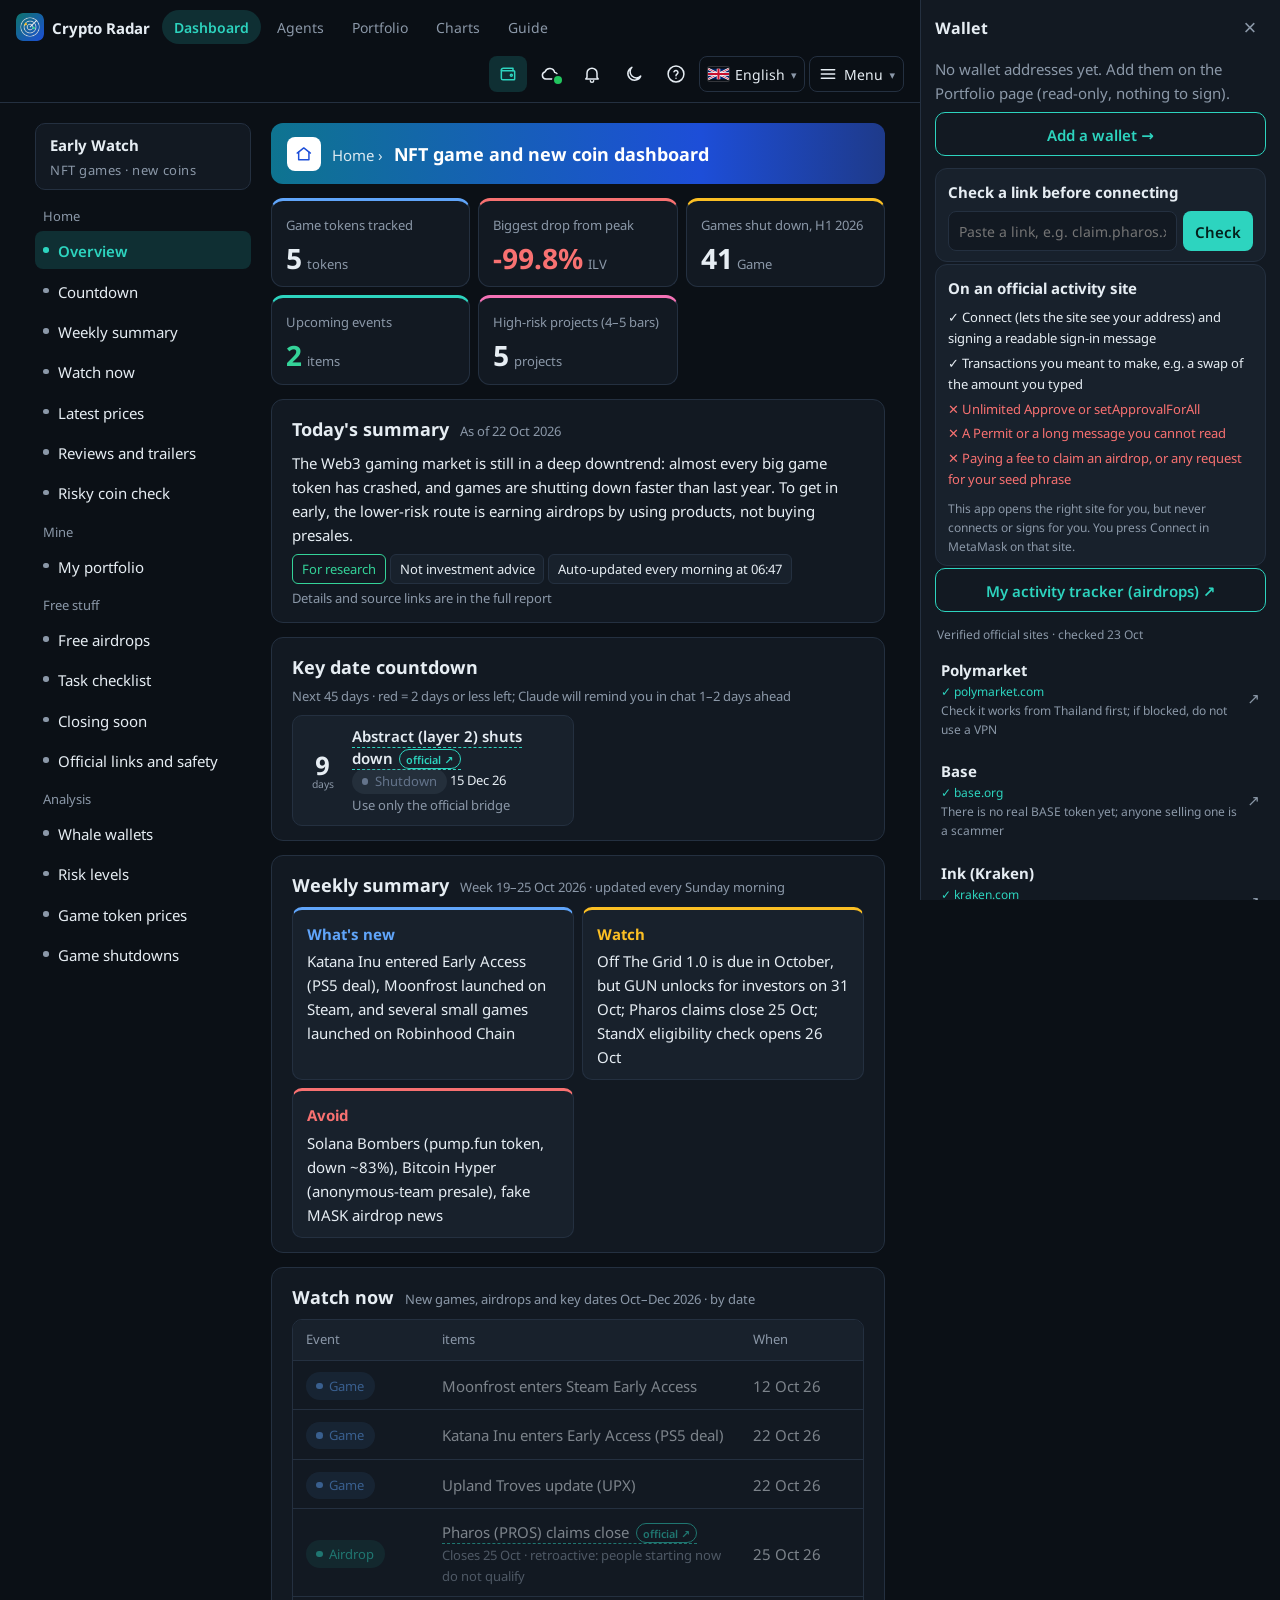
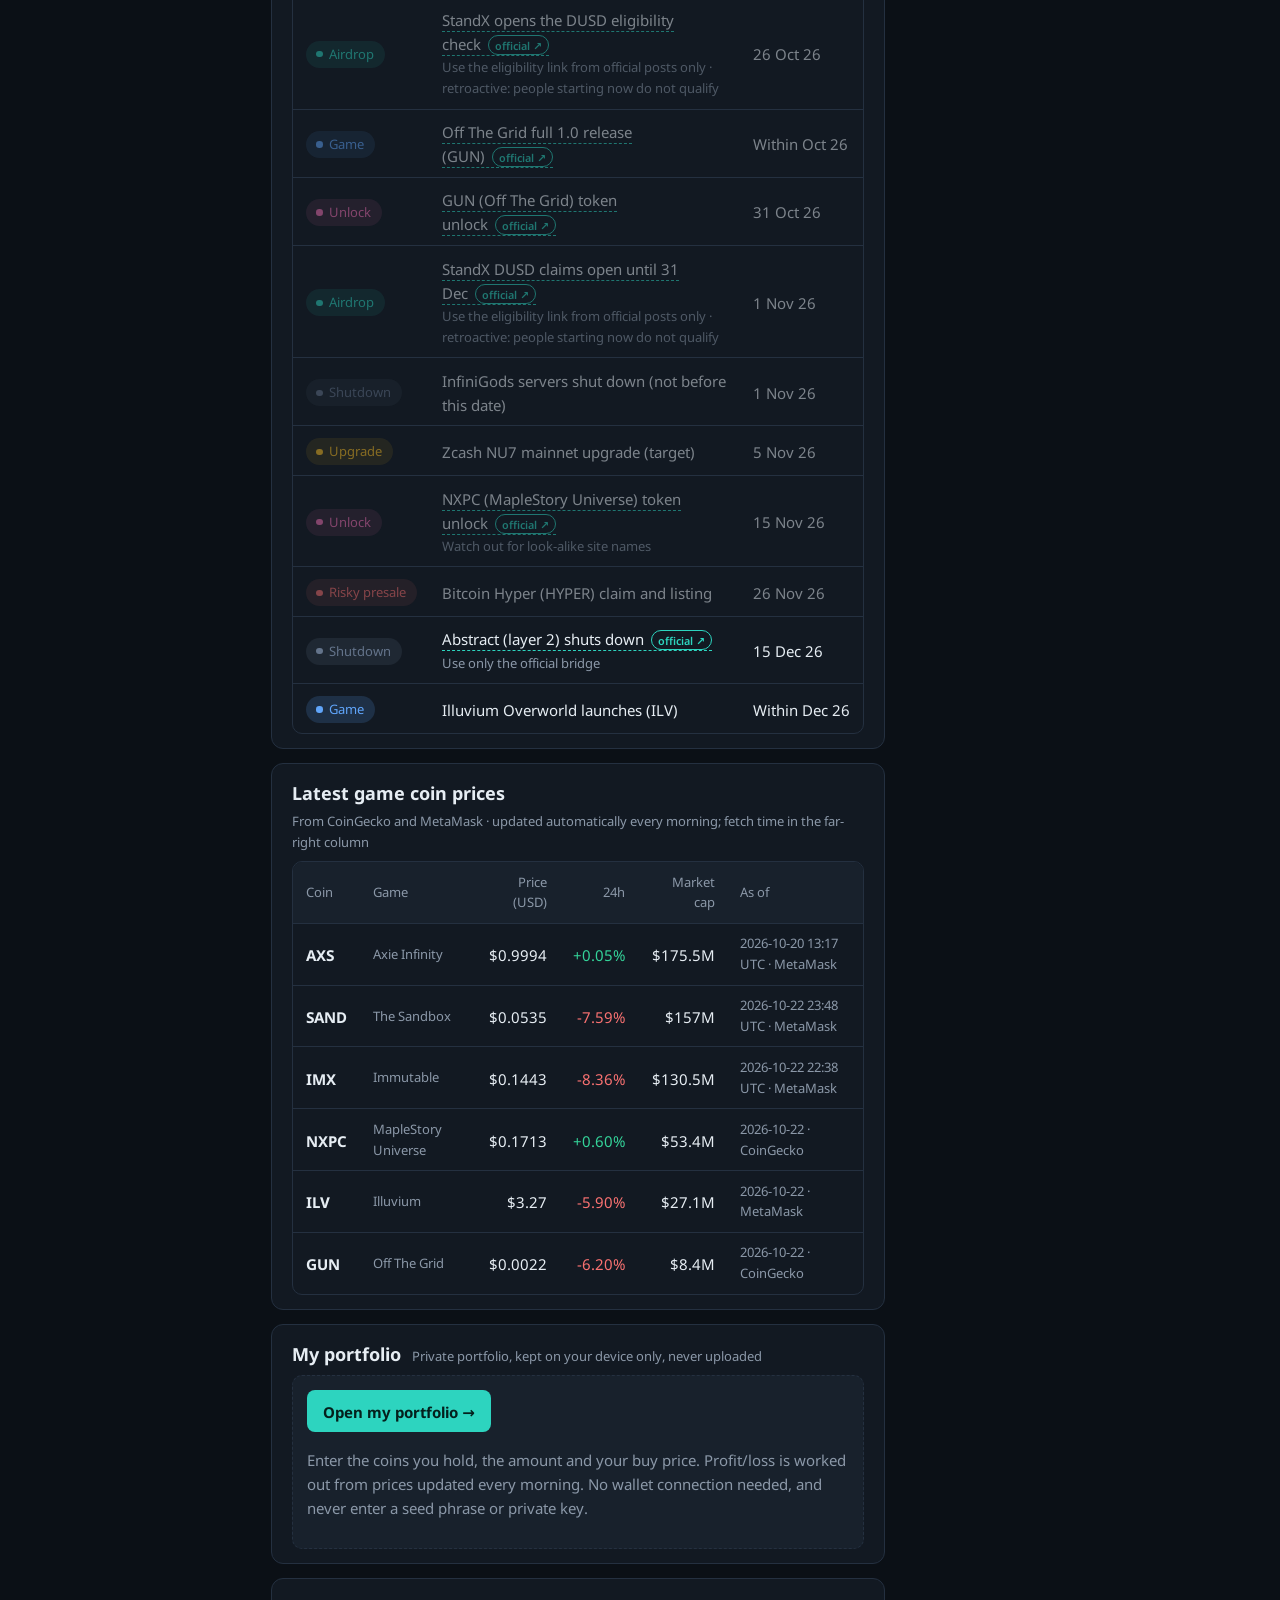
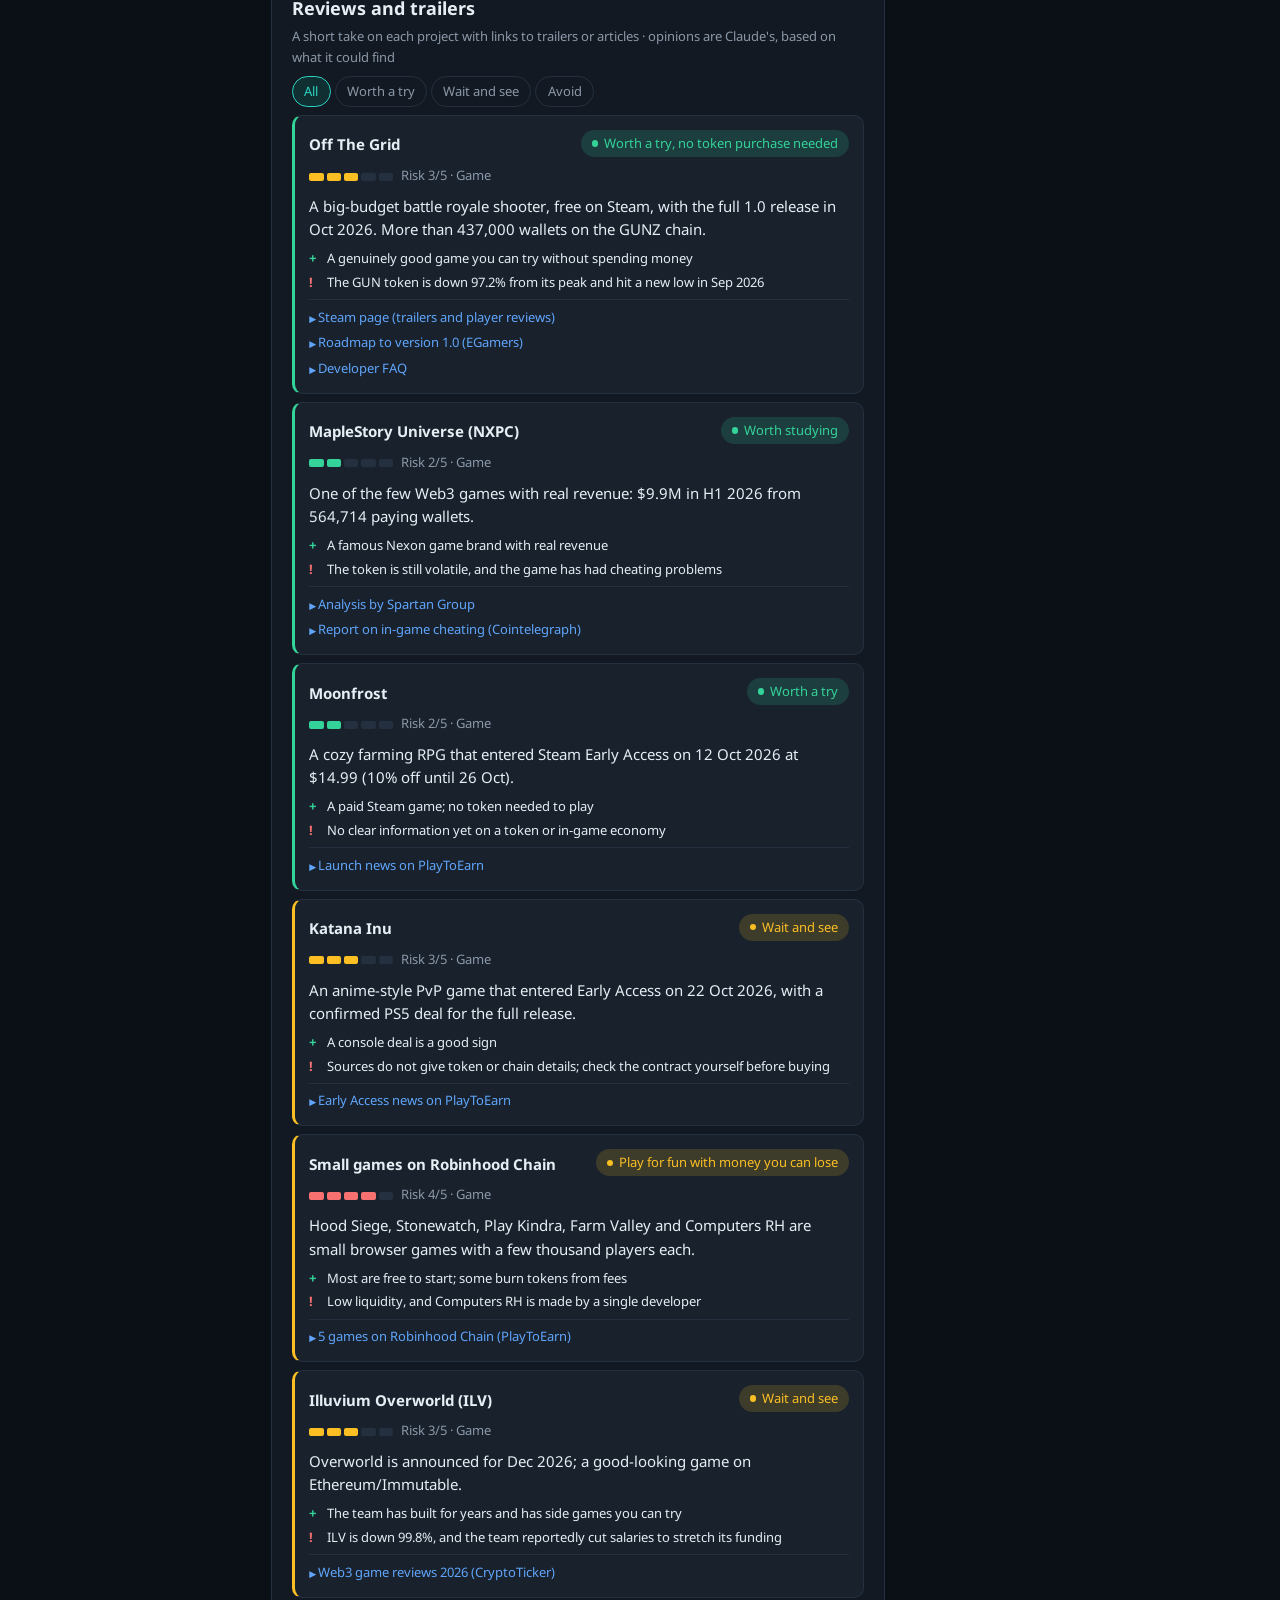
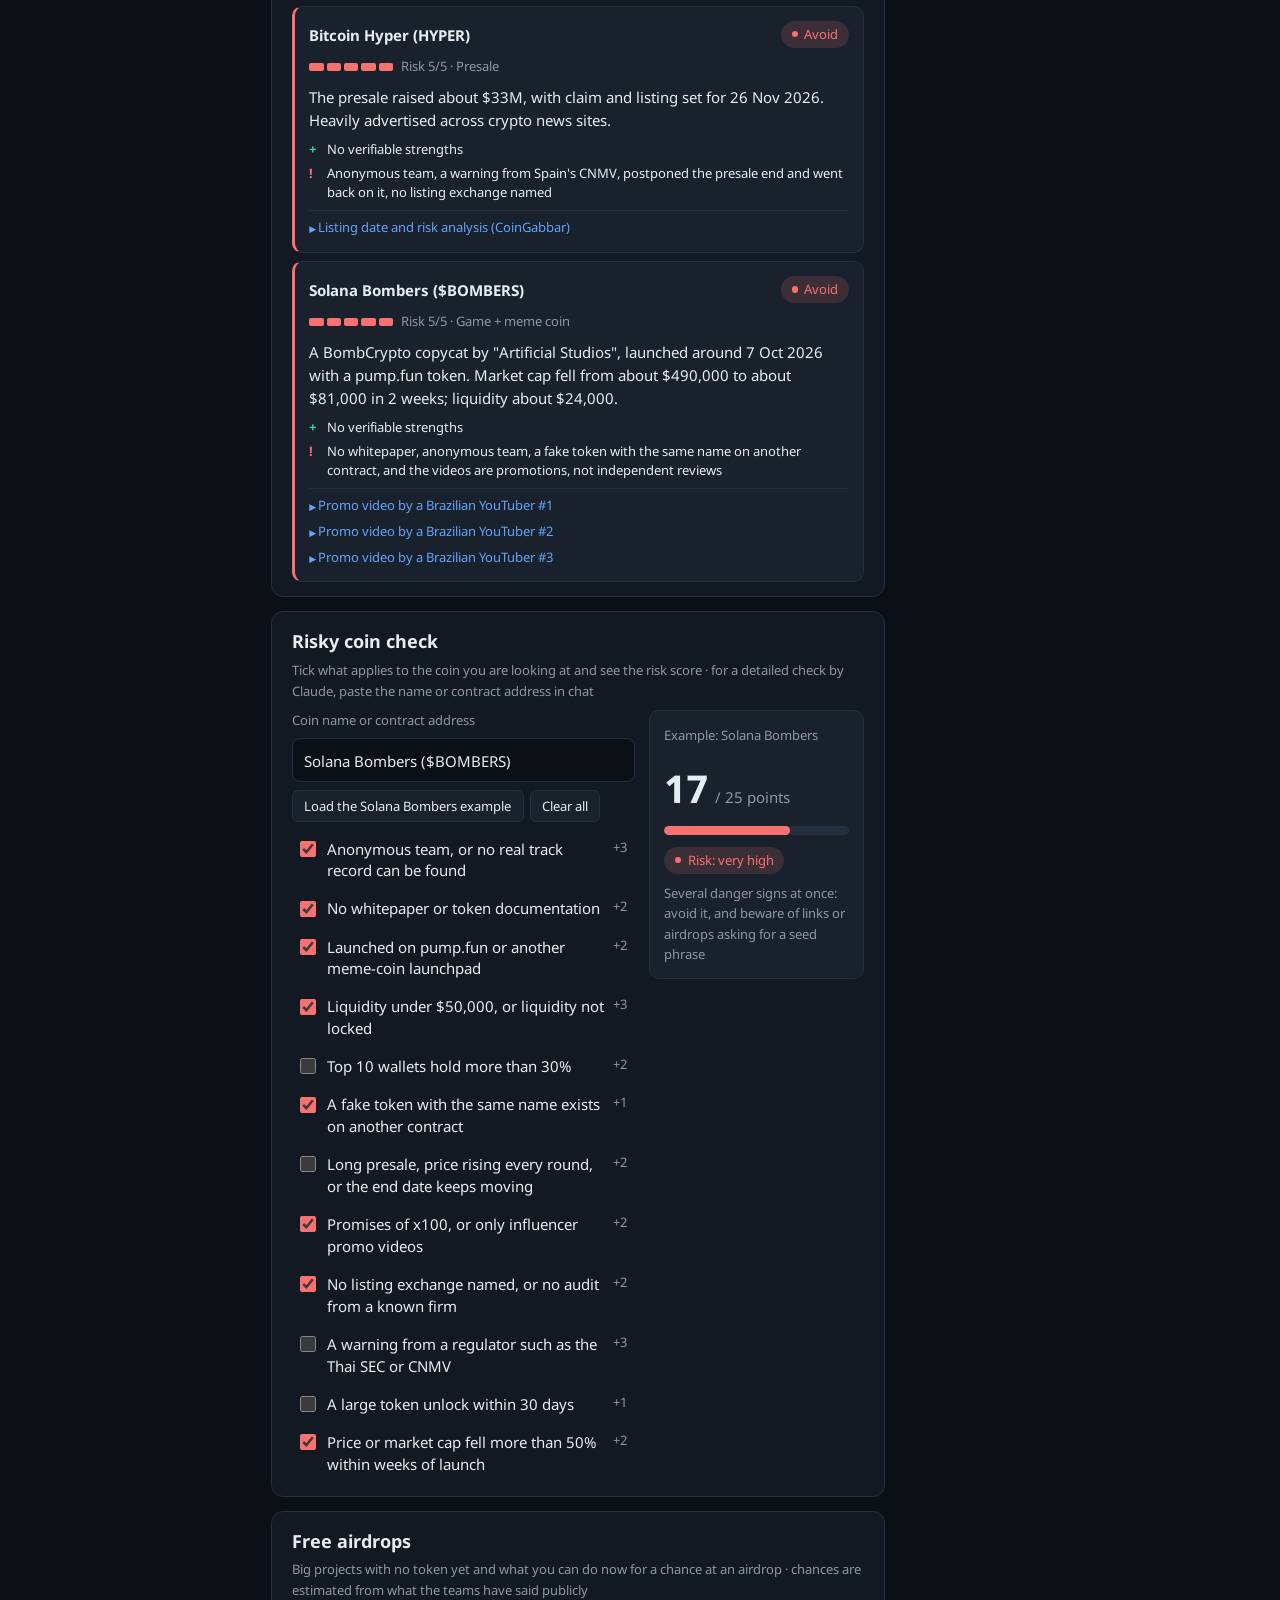
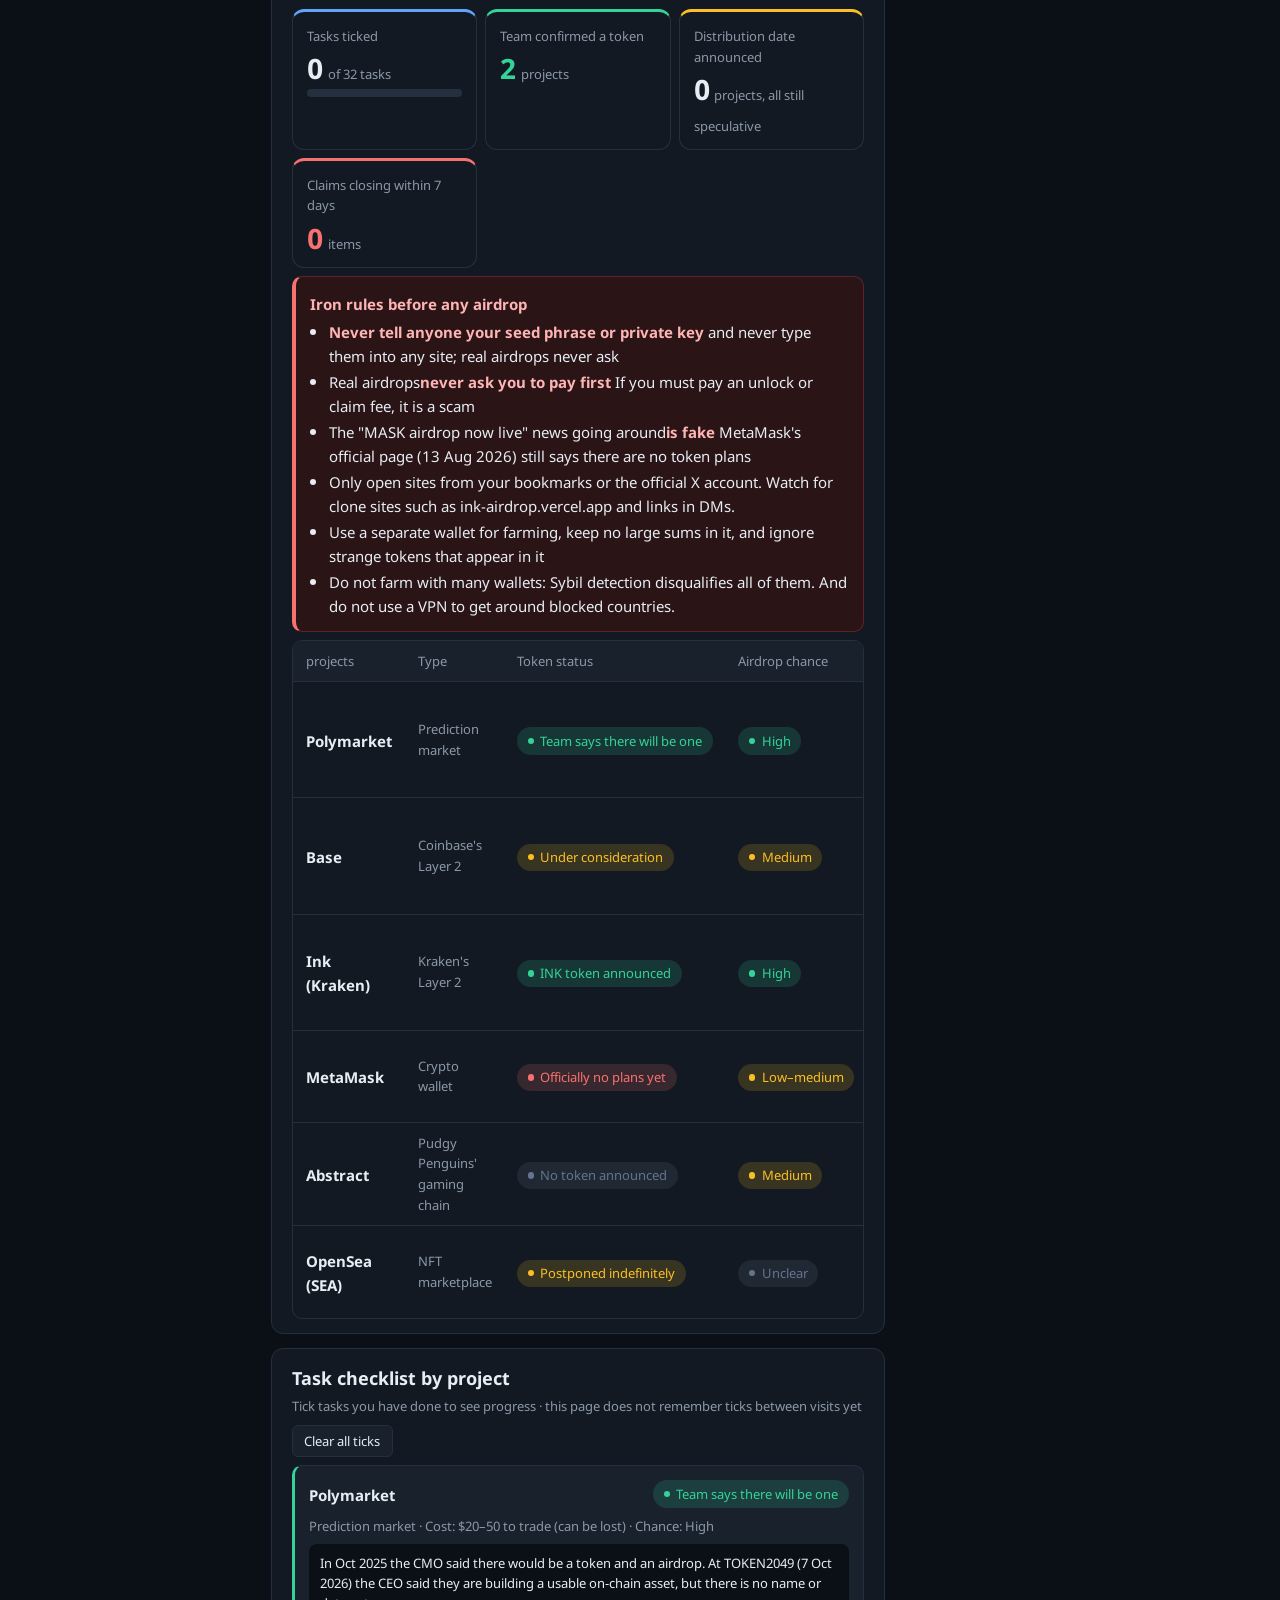
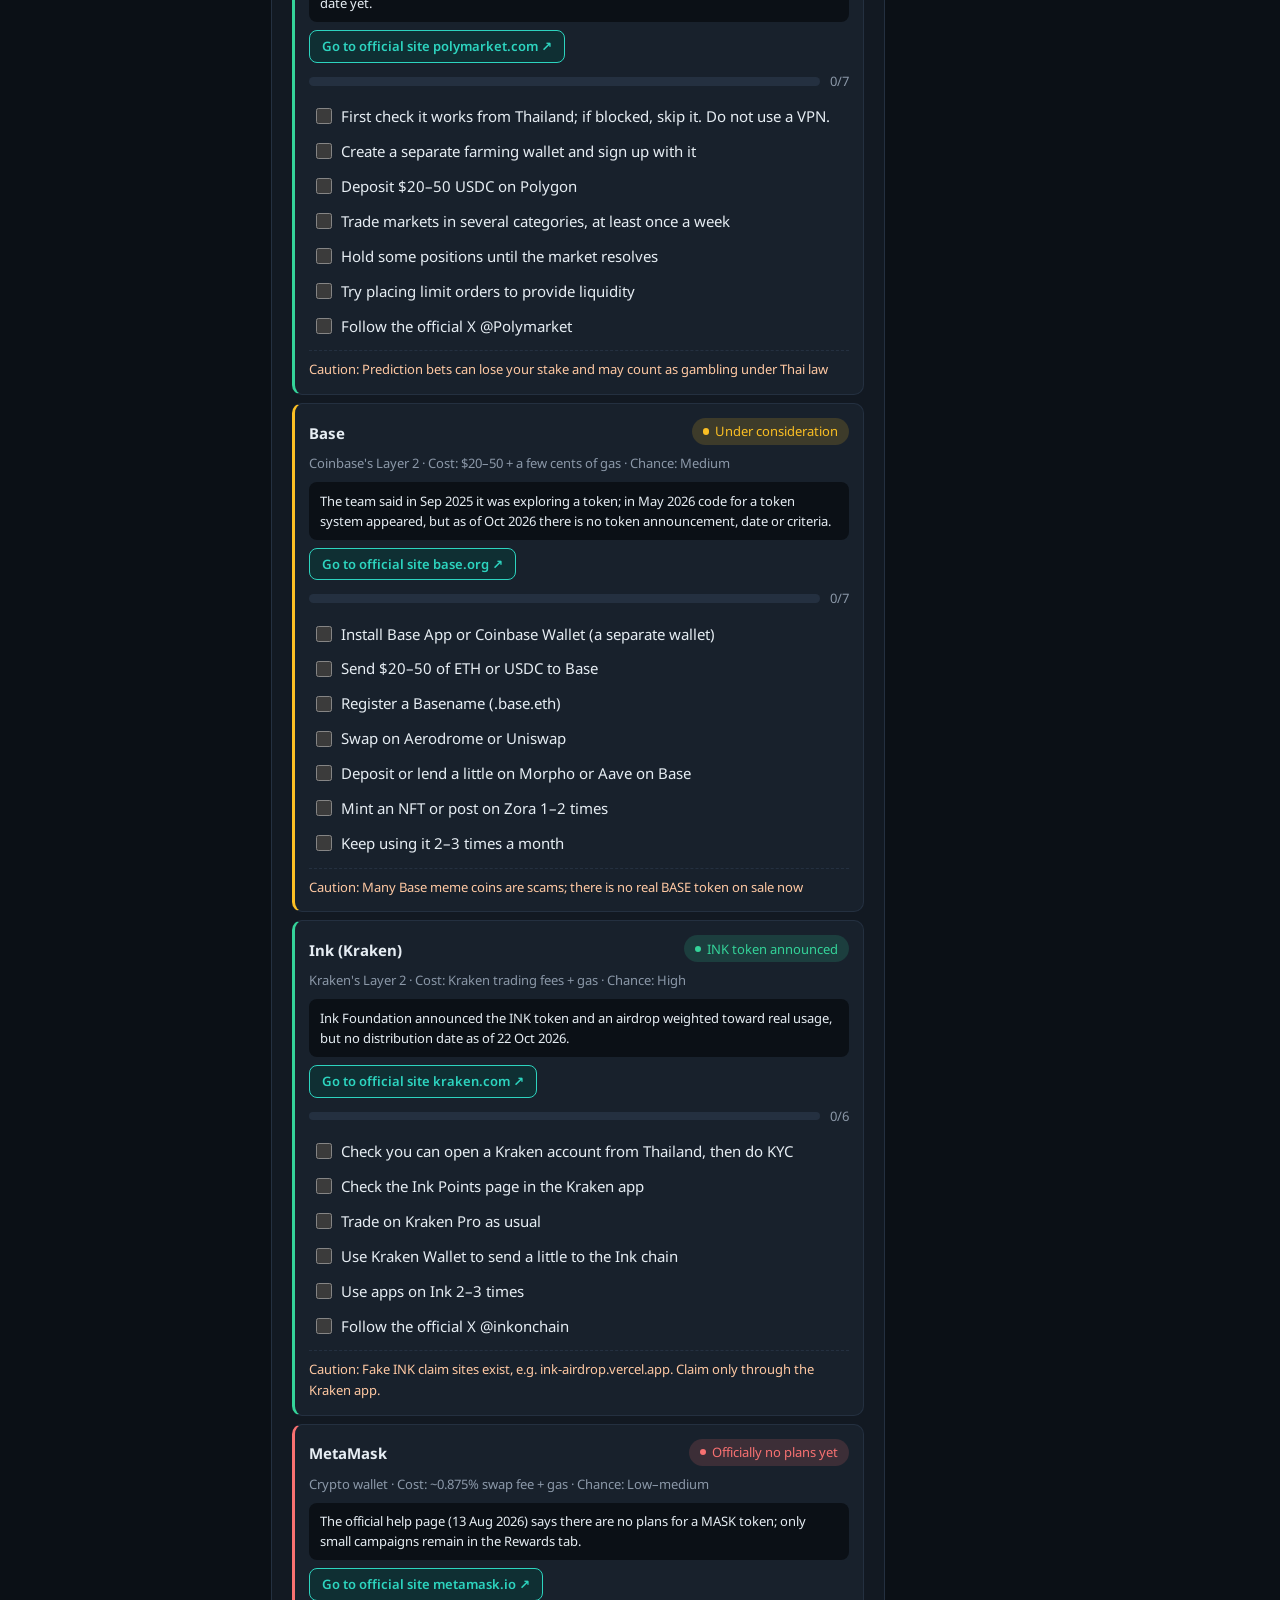
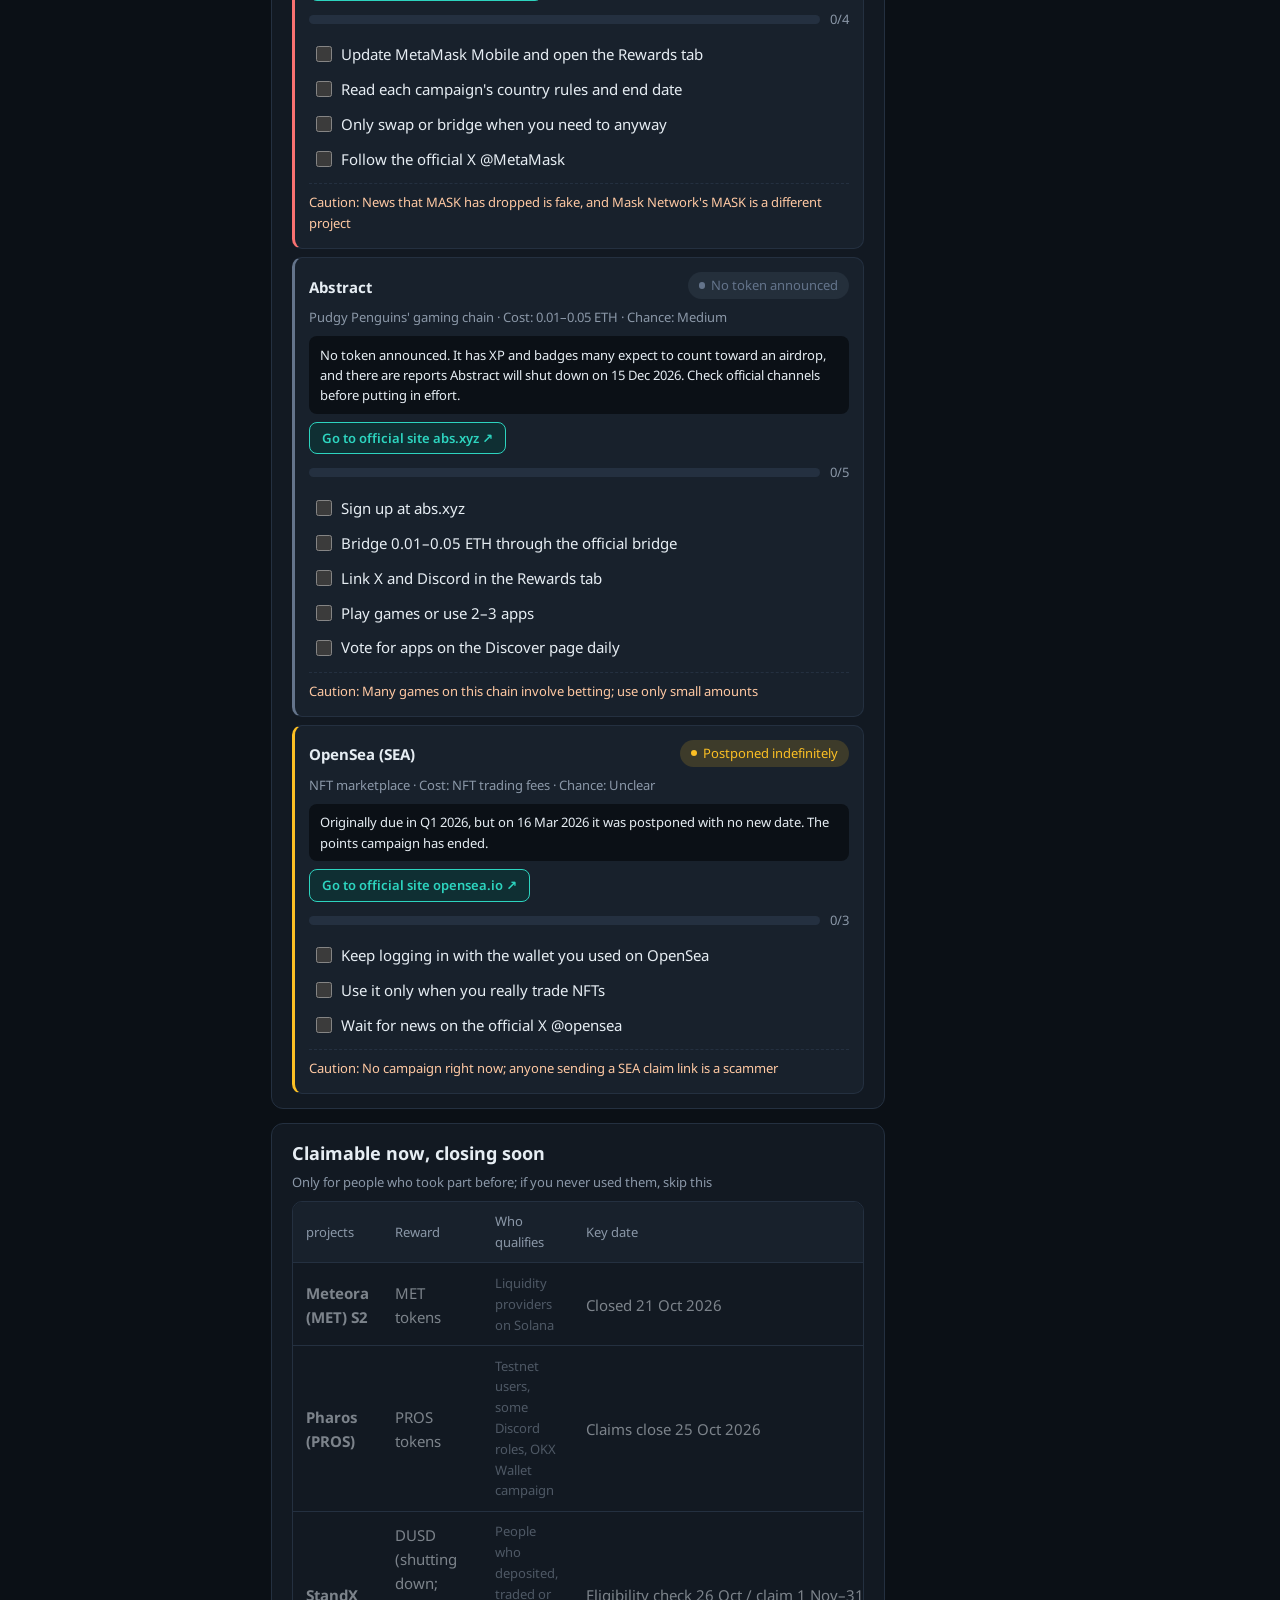
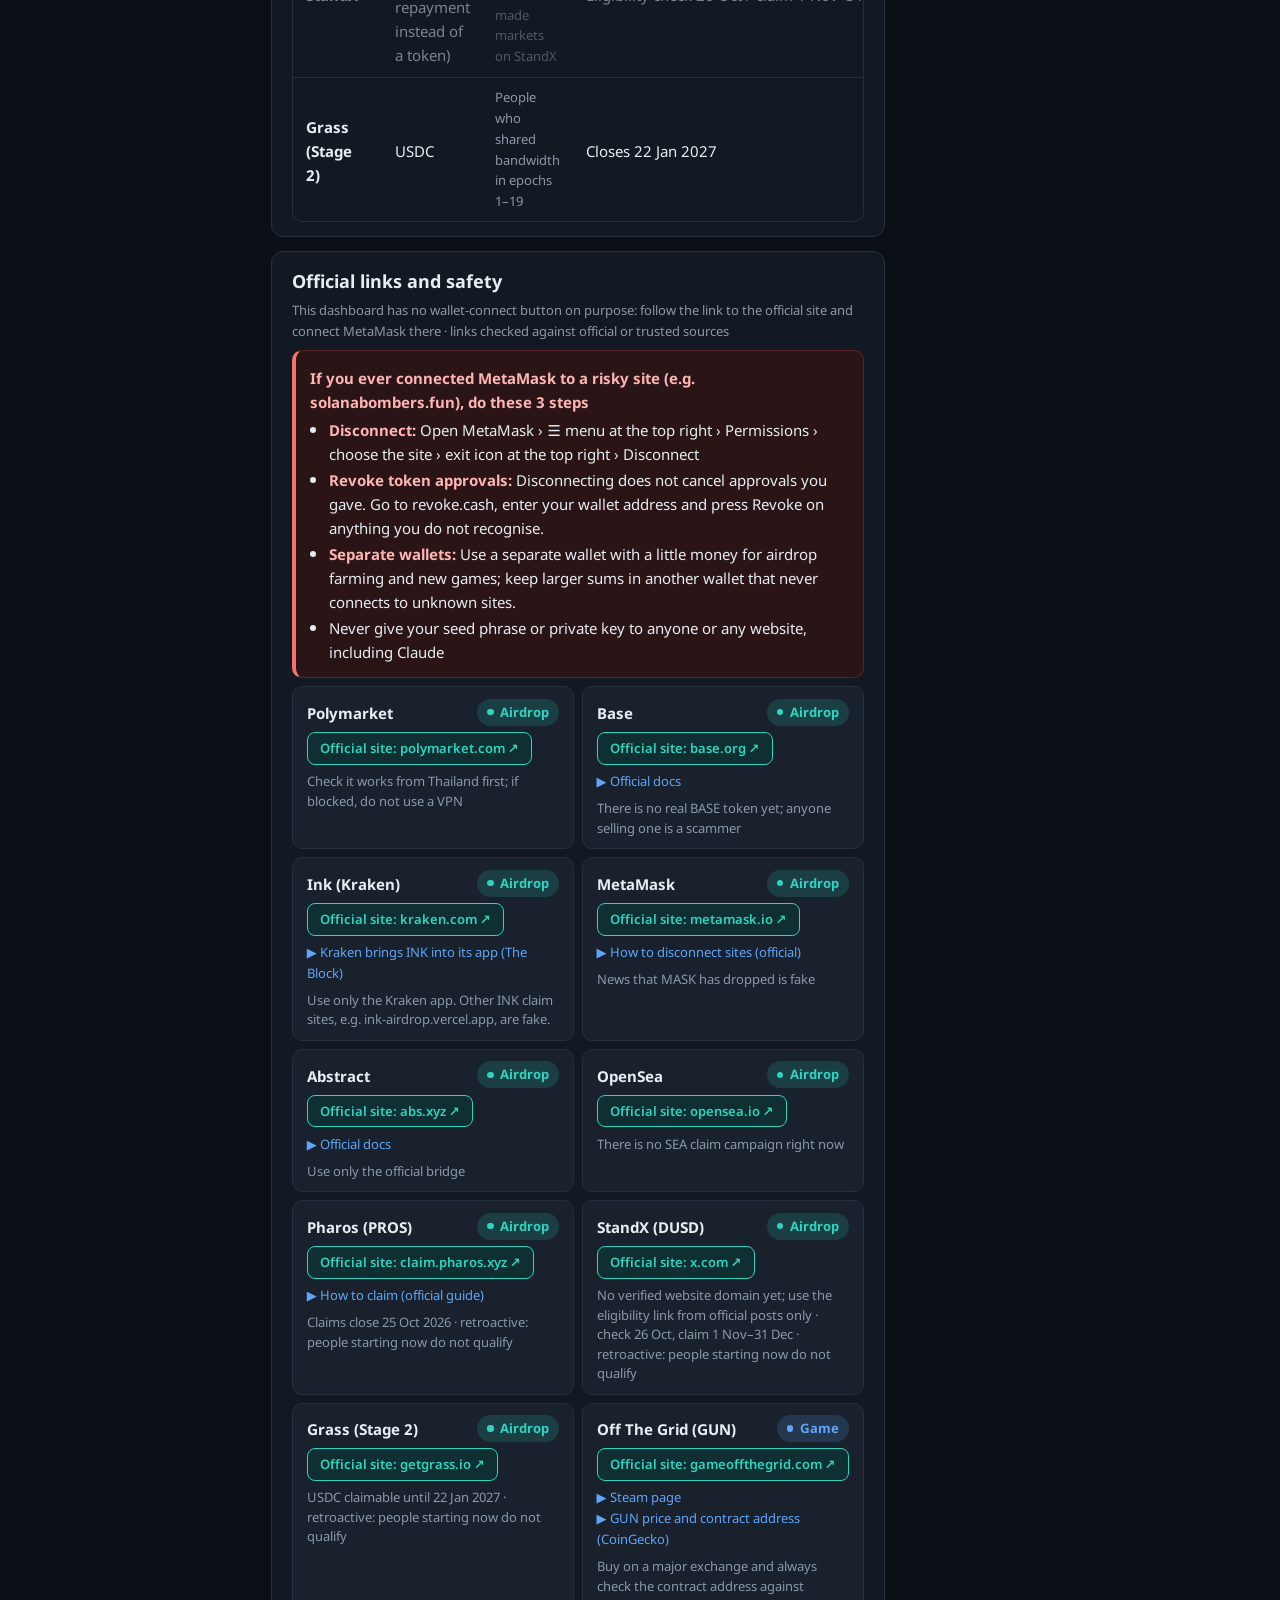
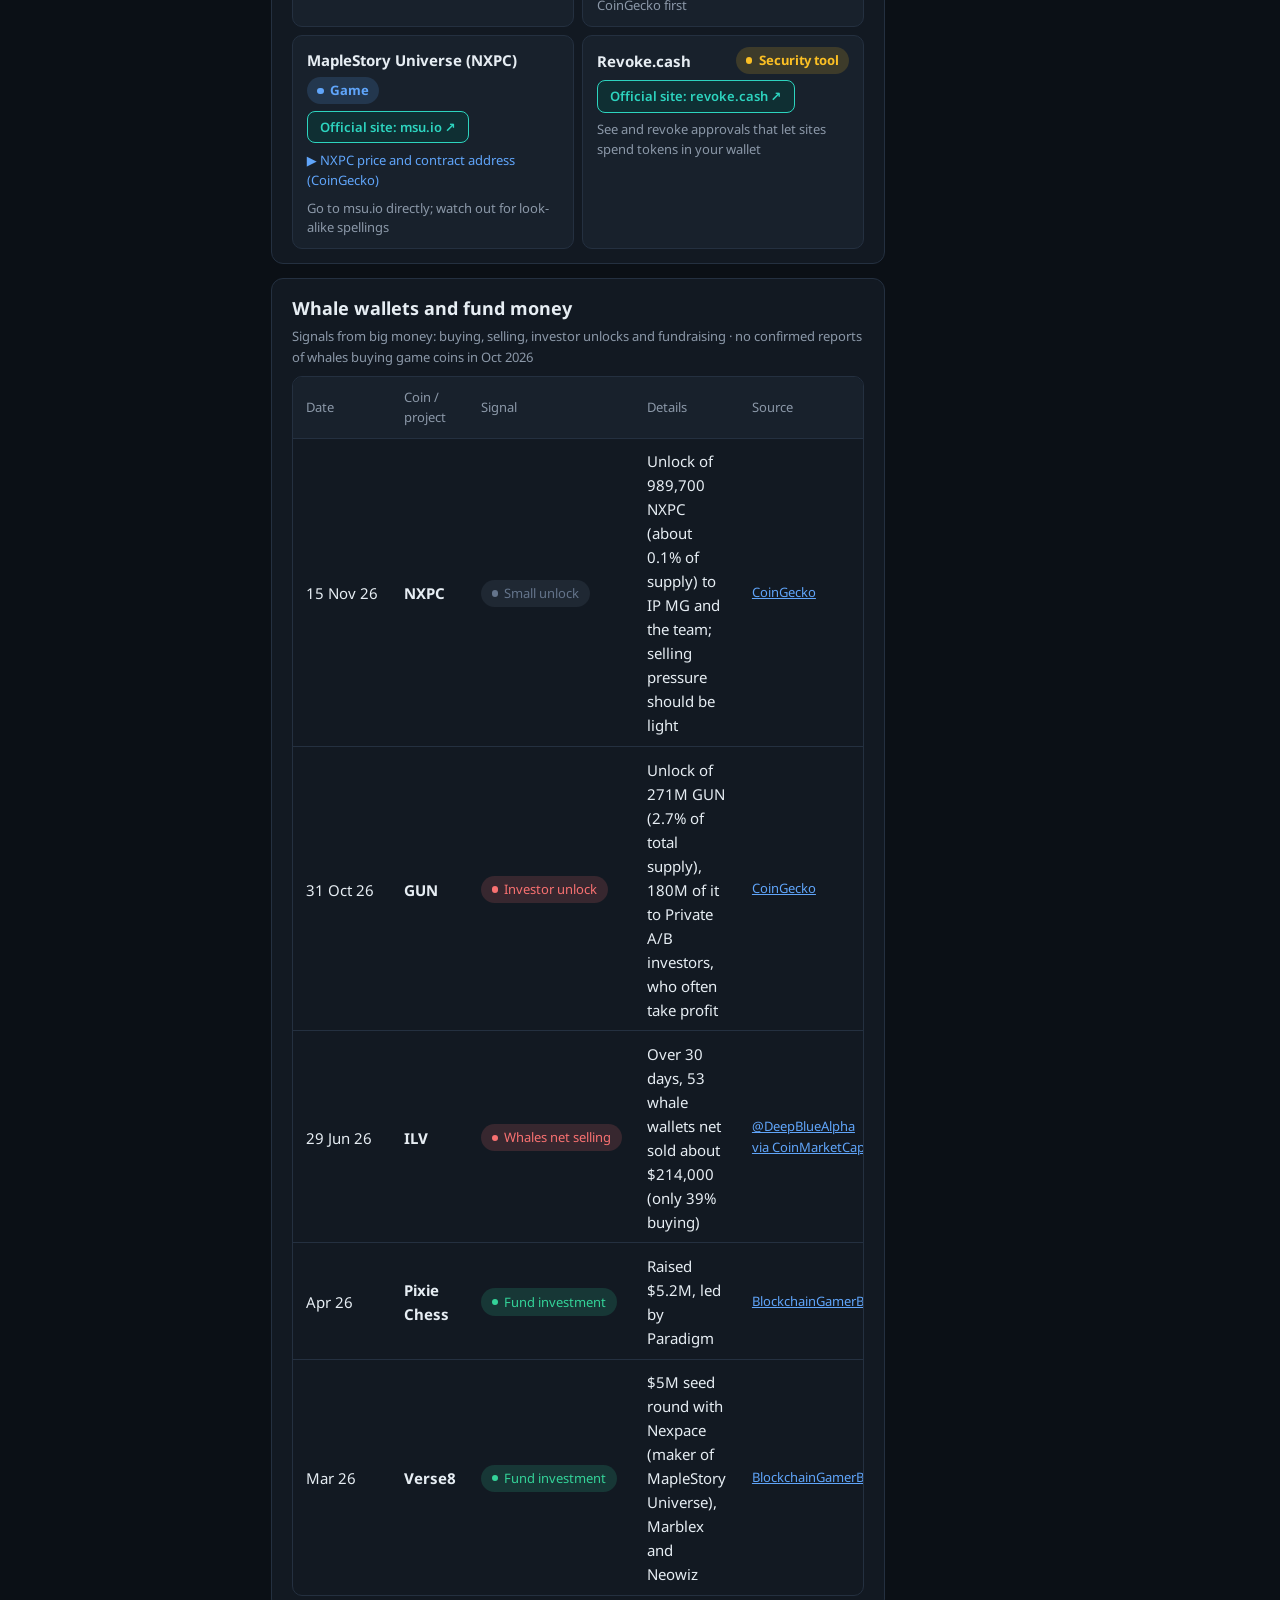
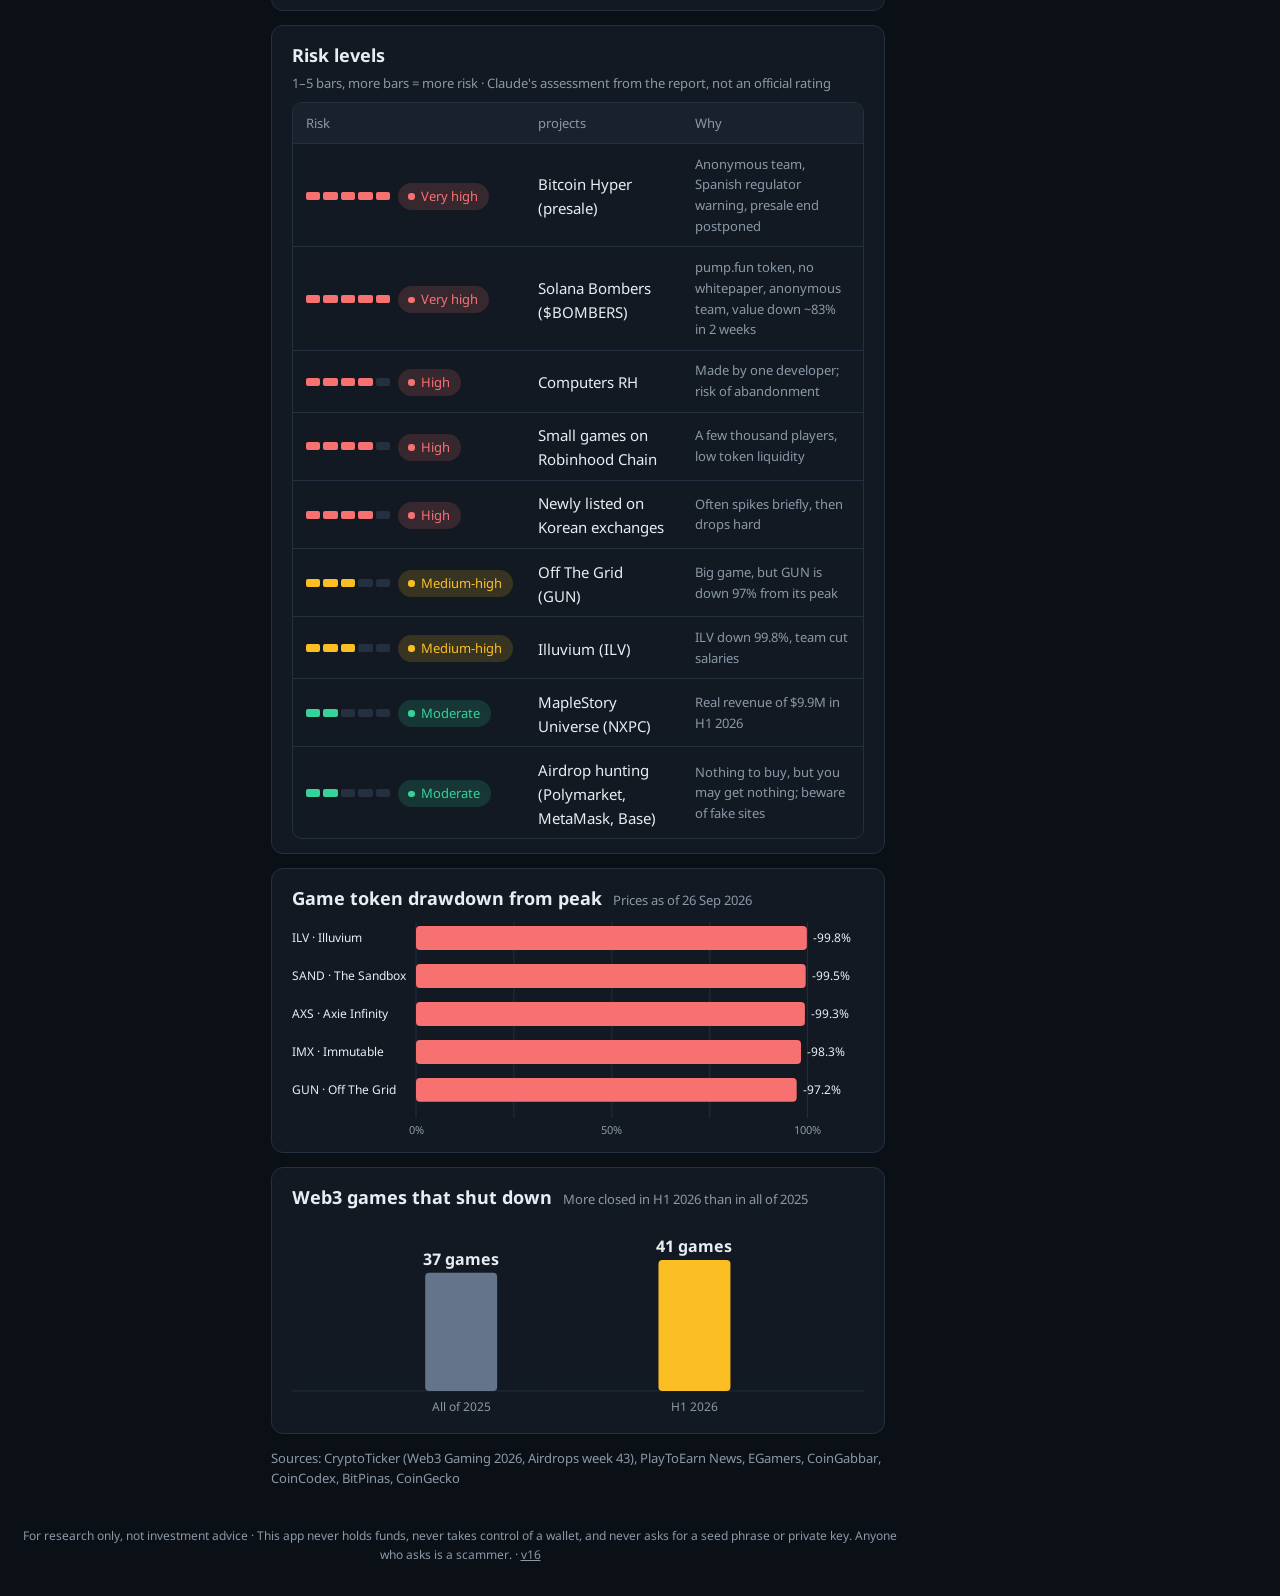
==== commit 705fb057: "v16: activity agents page (PM-style chat), per-agent task queues, sign-step pings One agent per acti" ====
--- a/index.html
+++ b/index.html
@@ -21,6 +21,7 @@
   <a class="brand" href="./"><img src="icons/icon-192.png" alt=""><span>เรดาร์คริปโต</span></a>
   <nav class="tabs">
     <a href="./" class="on">แดชบอร์ด</a>
+    <a href="agents.html">เอเจนต์</a>
     <a href="portfolio.html">พอร์ต</a>
     <a href="coin.html">กราฟ</a>
     <a href="guide.html">คู่มือ</a>
@@ -39,8 +40,8 @@
 <script src="js/app.js"></script>
 <script src="js/wallet-panel.js"></script>
 <script src="js/coins.js"></script>
-<script src="js/telegram.js"></script>
 <script src="js/alerts.js"></script>
+<script src="js/agents.js"></script>
 <script>
 (async () => {
   const root = document.getElementById('dash-root');
--- a/css/app.css
+++ b/css/app.css
@@ -186,3 +186,28 @@
 .wp-empty { display: grid; gap: 8px; }
 .wp-empty p { margin: 0; color: var(--muted); }
 @media (max-width: 1199px) { body.wp-docked { padding-right: env(safe-area-inset-right); } }
+
+/* Wallet badges and wallet tabs (portfolio page and side panel) */
+.wbadge { width: 26px; height: 26px; border-radius: 8px; display: inline-grid; place-items: center; flex: none; color: #fff; font-weight: 800; font-size: 13px; line-height: 1; overflow: hidden; }
+.wbadge.img { background: #fff; }
+.wbadge img { width: 100%; height: 100%; object-fit: contain; }
+.wtabs { display: flex; gap: 6px; overflow-x: auto; padding: 2px 0 10px; scrollbar-width: thin; }
+.wtab { display: inline-flex; align-items: center; gap: 8px; flex: none; padding: 7px 12px 7px 8px; border: 1px solid var(--line); border-radius: 12px;
+  background: var(--panel2); color: var(--fg); font: inherit; font-size: 14px; font-weight: 600; cursor: pointer; }
+.wtab .tot { color: var(--muted); font-weight: 500; font-variant-numeric: tabular-nums; }
+.wtab.on { border-color: var(--teal); box-shadow: inset 0 0 0 1px var(--teal); }
+.wtab.add { color: var(--teal); border-style: dashed; }
+.wtab .plus { width: 26px; height: 26px; display: grid; place-items: center; font-size: 20px; }
+.wpick { display: grid; grid-template-columns: repeat(auto-fill, minmax(210px, 1fr)); gap: 8px; }
+.wpick-b { display: flex; align-items: center; gap: 10px; padding: 10px 12px; border: 1px solid var(--line); border-radius: 12px; background: var(--panel2);
+  color: var(--fg); font: inherit; text-align: left; cursor: pointer; }
+.wpick-b:hover { border-color: var(--teal); }
+.wpick-b .wbadge { width: 34px; height: 34px; border-radius: 10px; font-size: 17px; }
+.wpick-b .t { display: flex; flex-direction: column; }
+.wpick-b .t .muted { font-size: 12px; font-weight: 400; }
+.wp-name { font-size: 16px; min-width: 0; overflow: hidden; text-overflow: ellipsis; white-space: nowrap; }
+.wp-wtabs { display: flex; gap: 6px; overflow-x: auto; }
+.wp-wtab { display: grid; place-items: center; width: 40px; height: 40px; flex: none; border: 1px solid var(--line); border-radius: 12px; background: var(--panel2); cursor: pointer; padding: 0; }
+.wp-wtab .wbadge { width: 28px; height: 28px; }
+.wp-wtab.on { border-color: var(--teal); box-shadow: inset 0 0 0 1px var(--teal); }
+.wp-wtab.plus { color: var(--teal); font-size: 22px; text-decoration: none; border-style: dashed; }
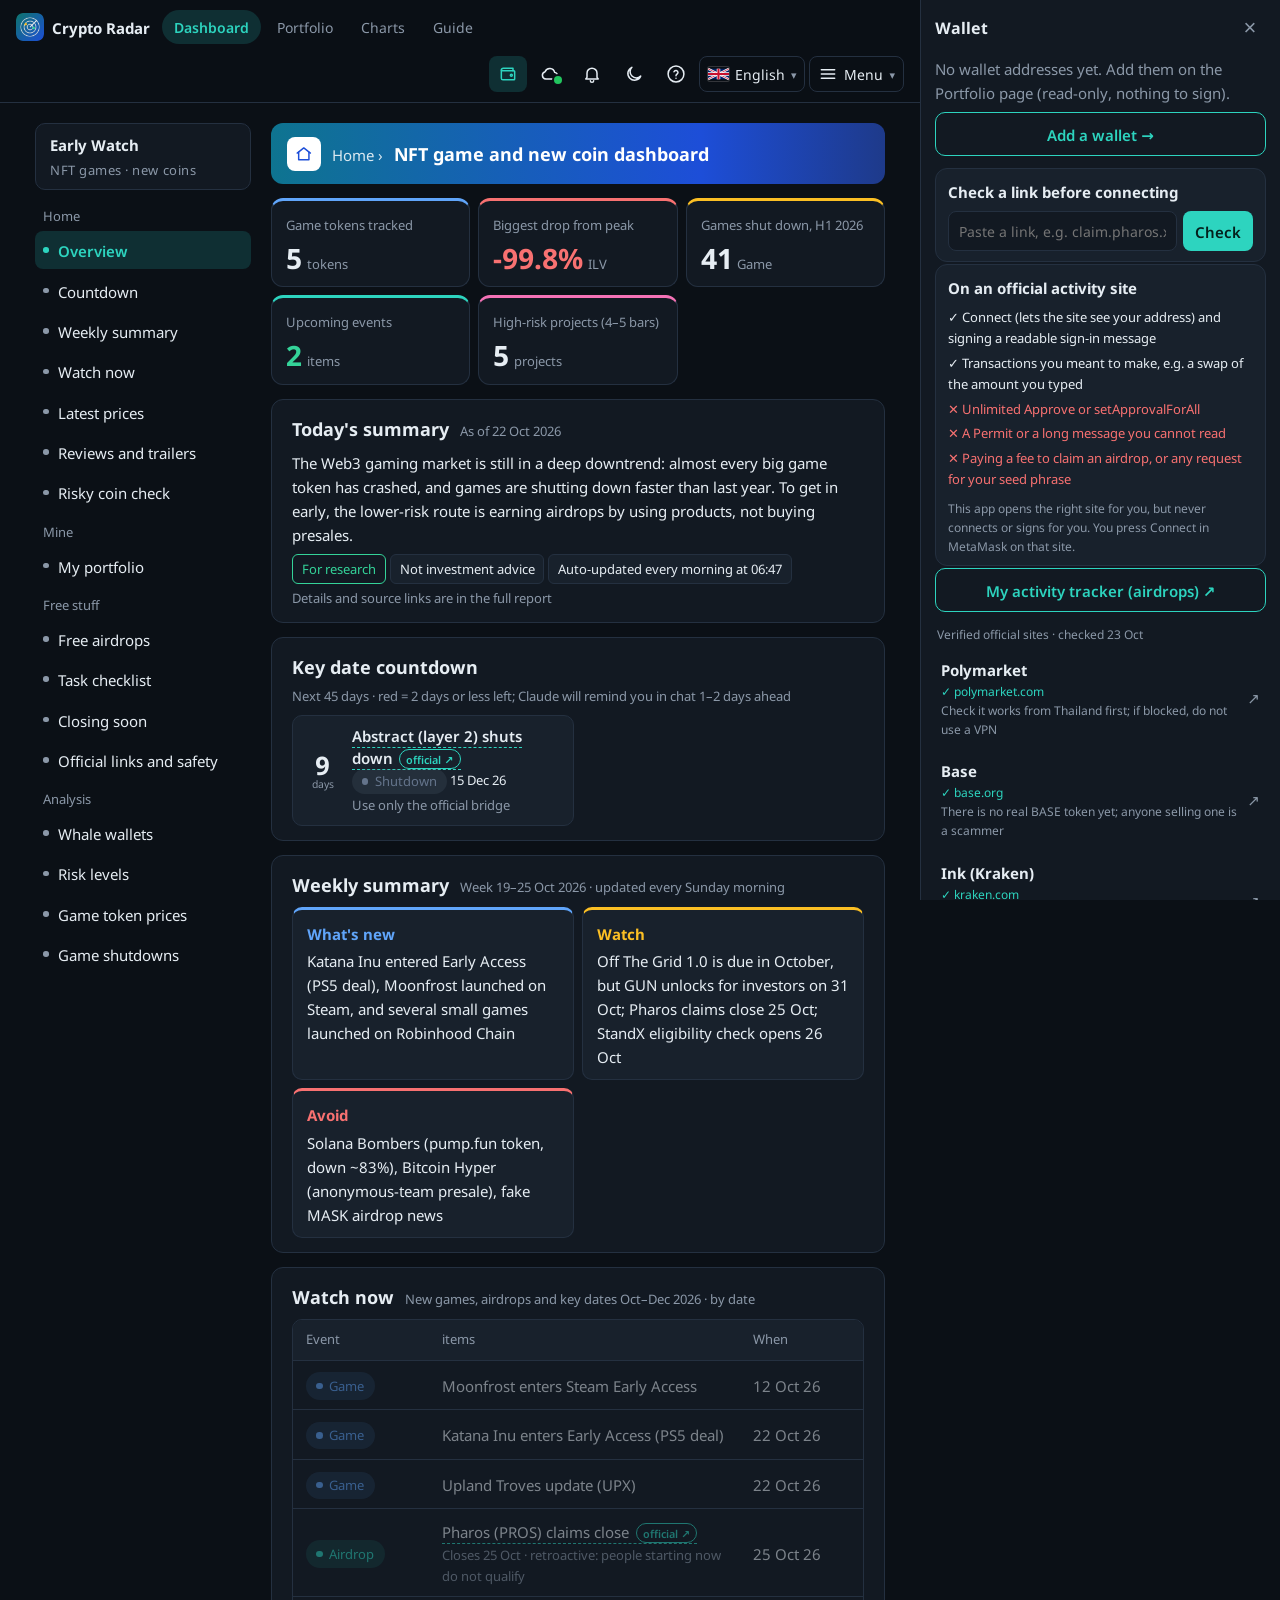
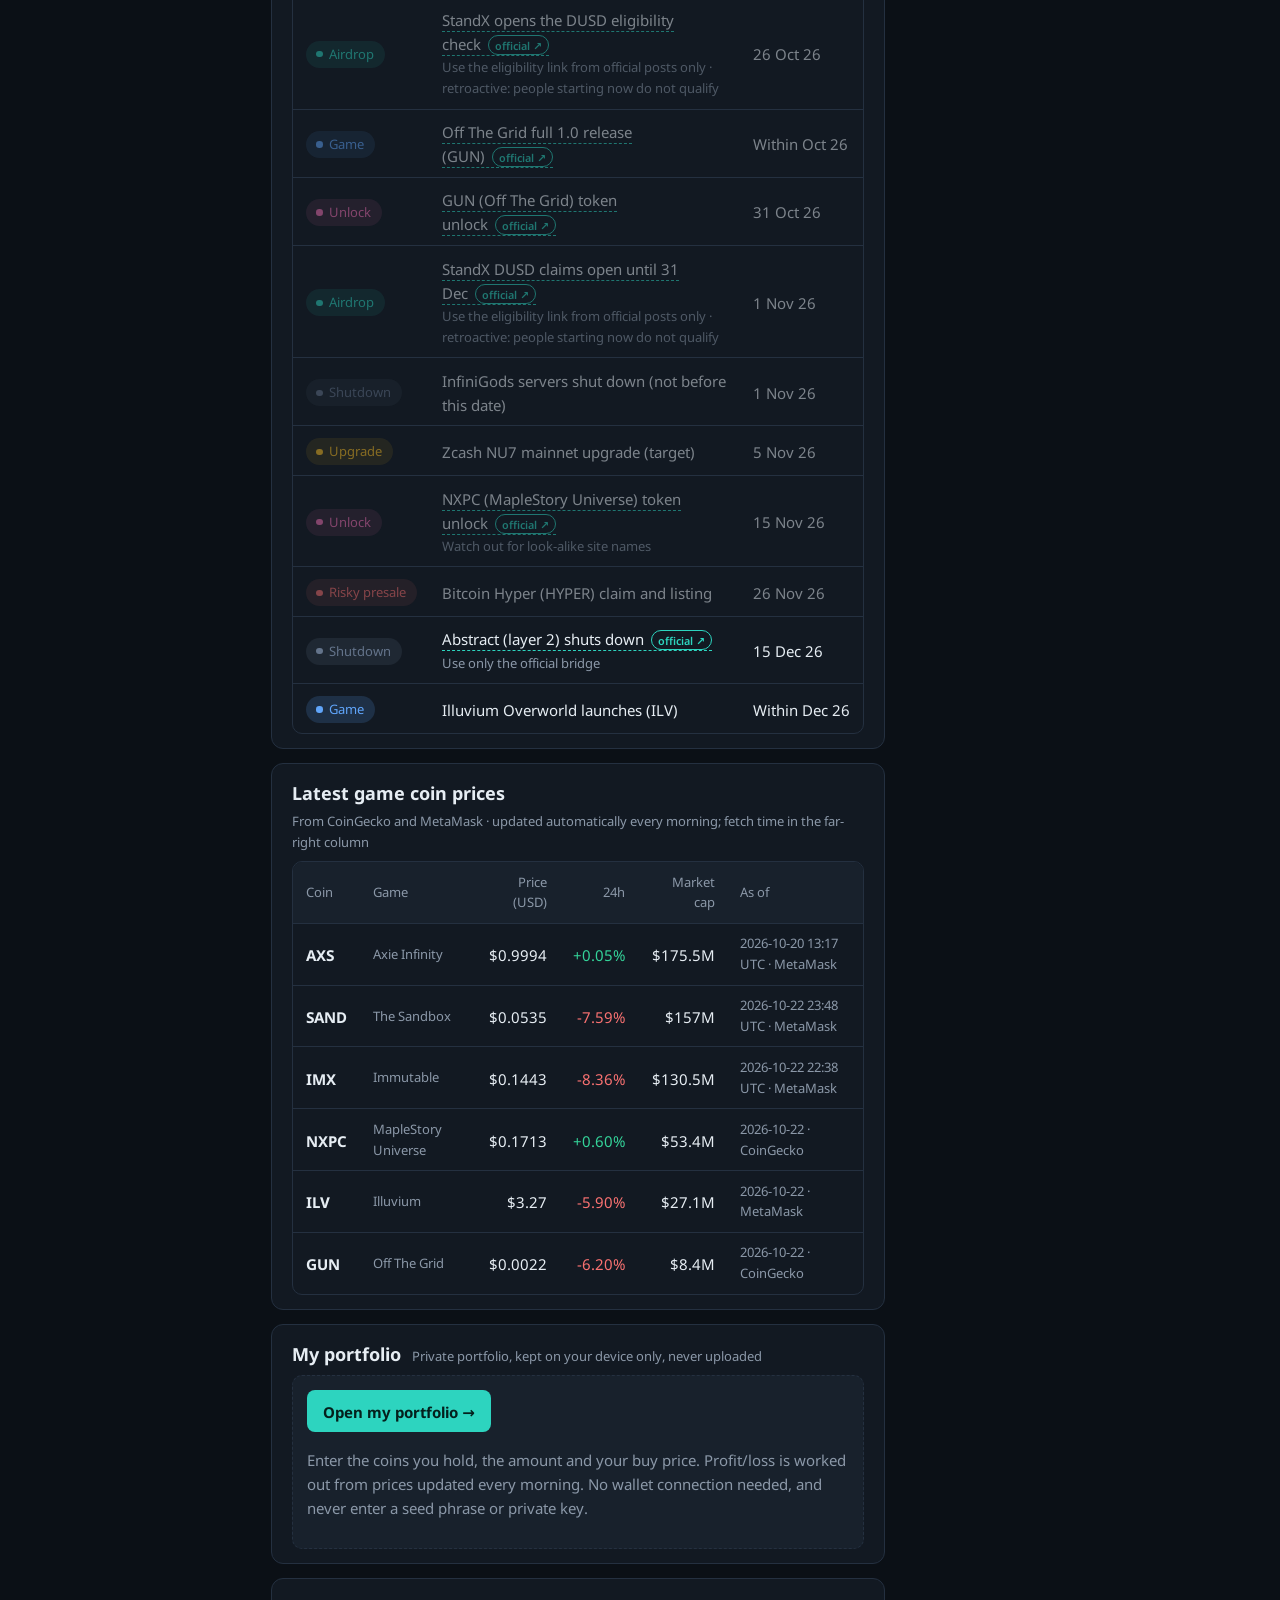
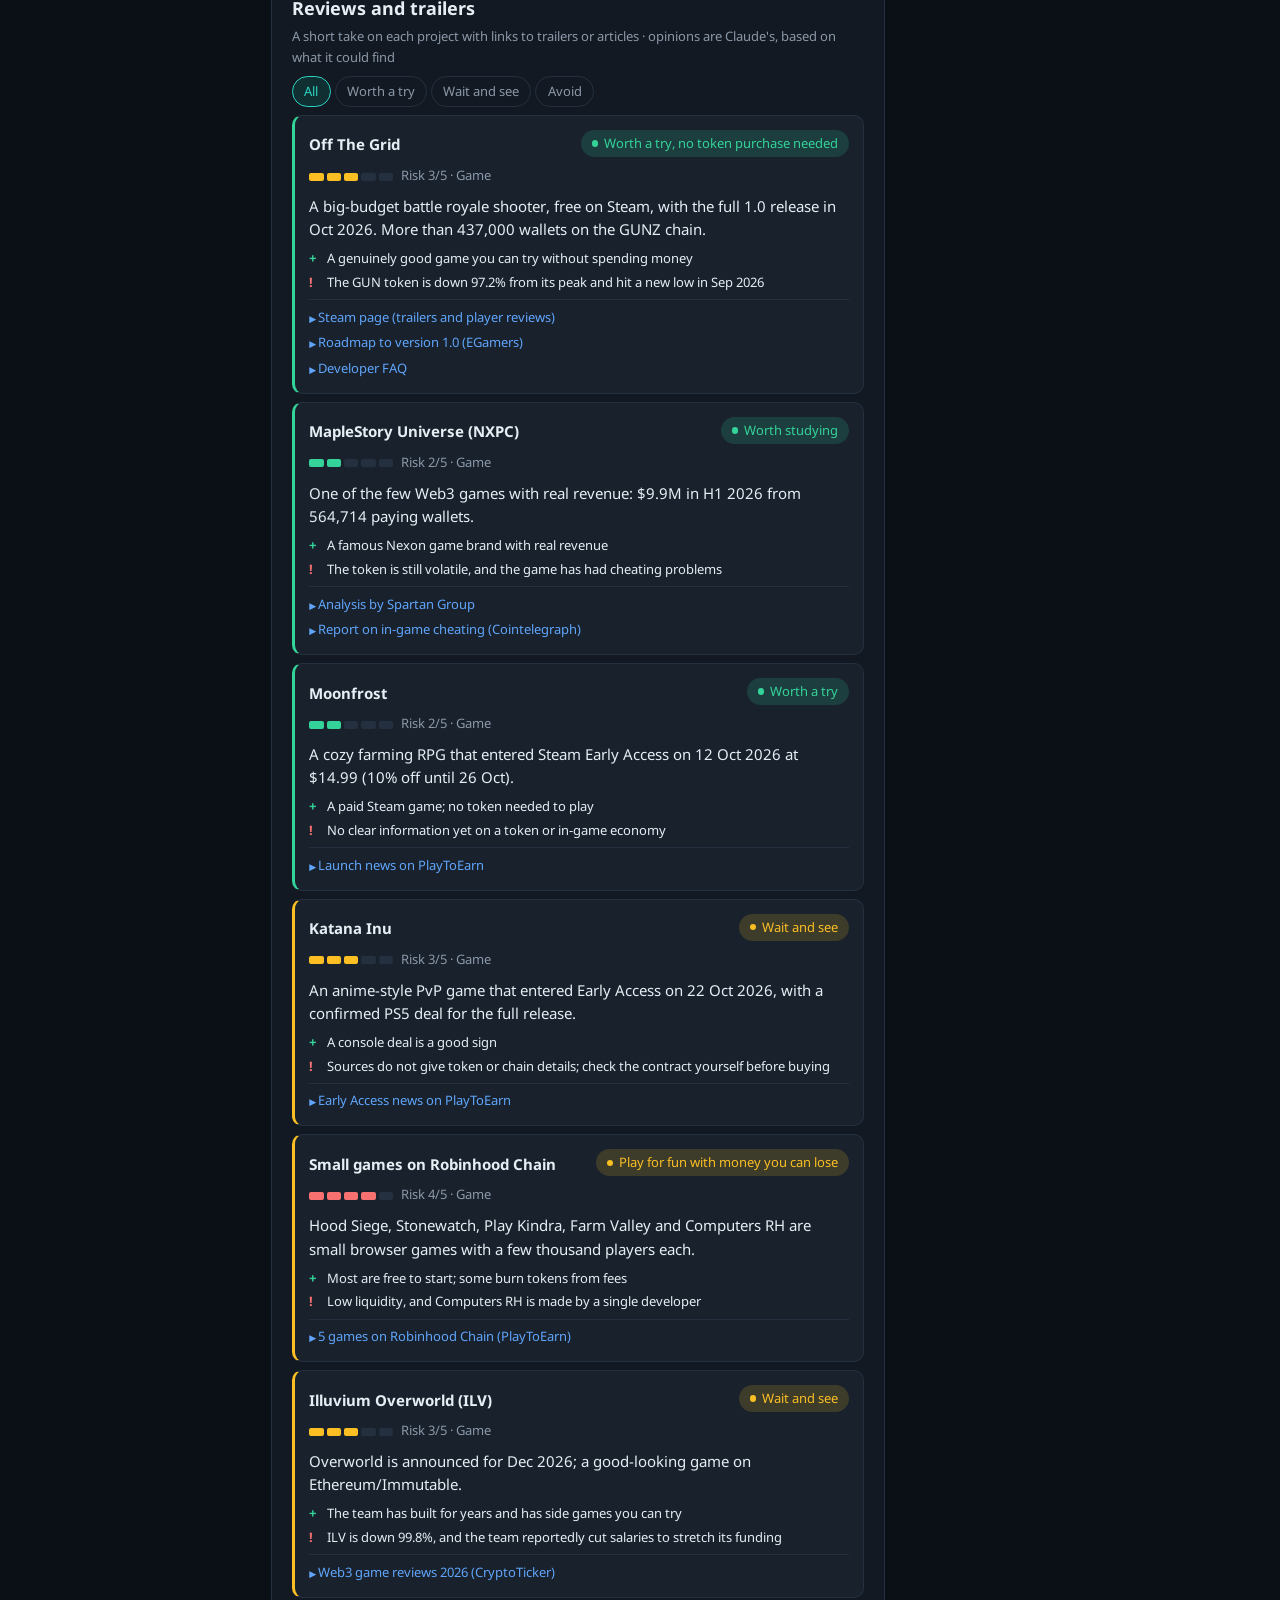
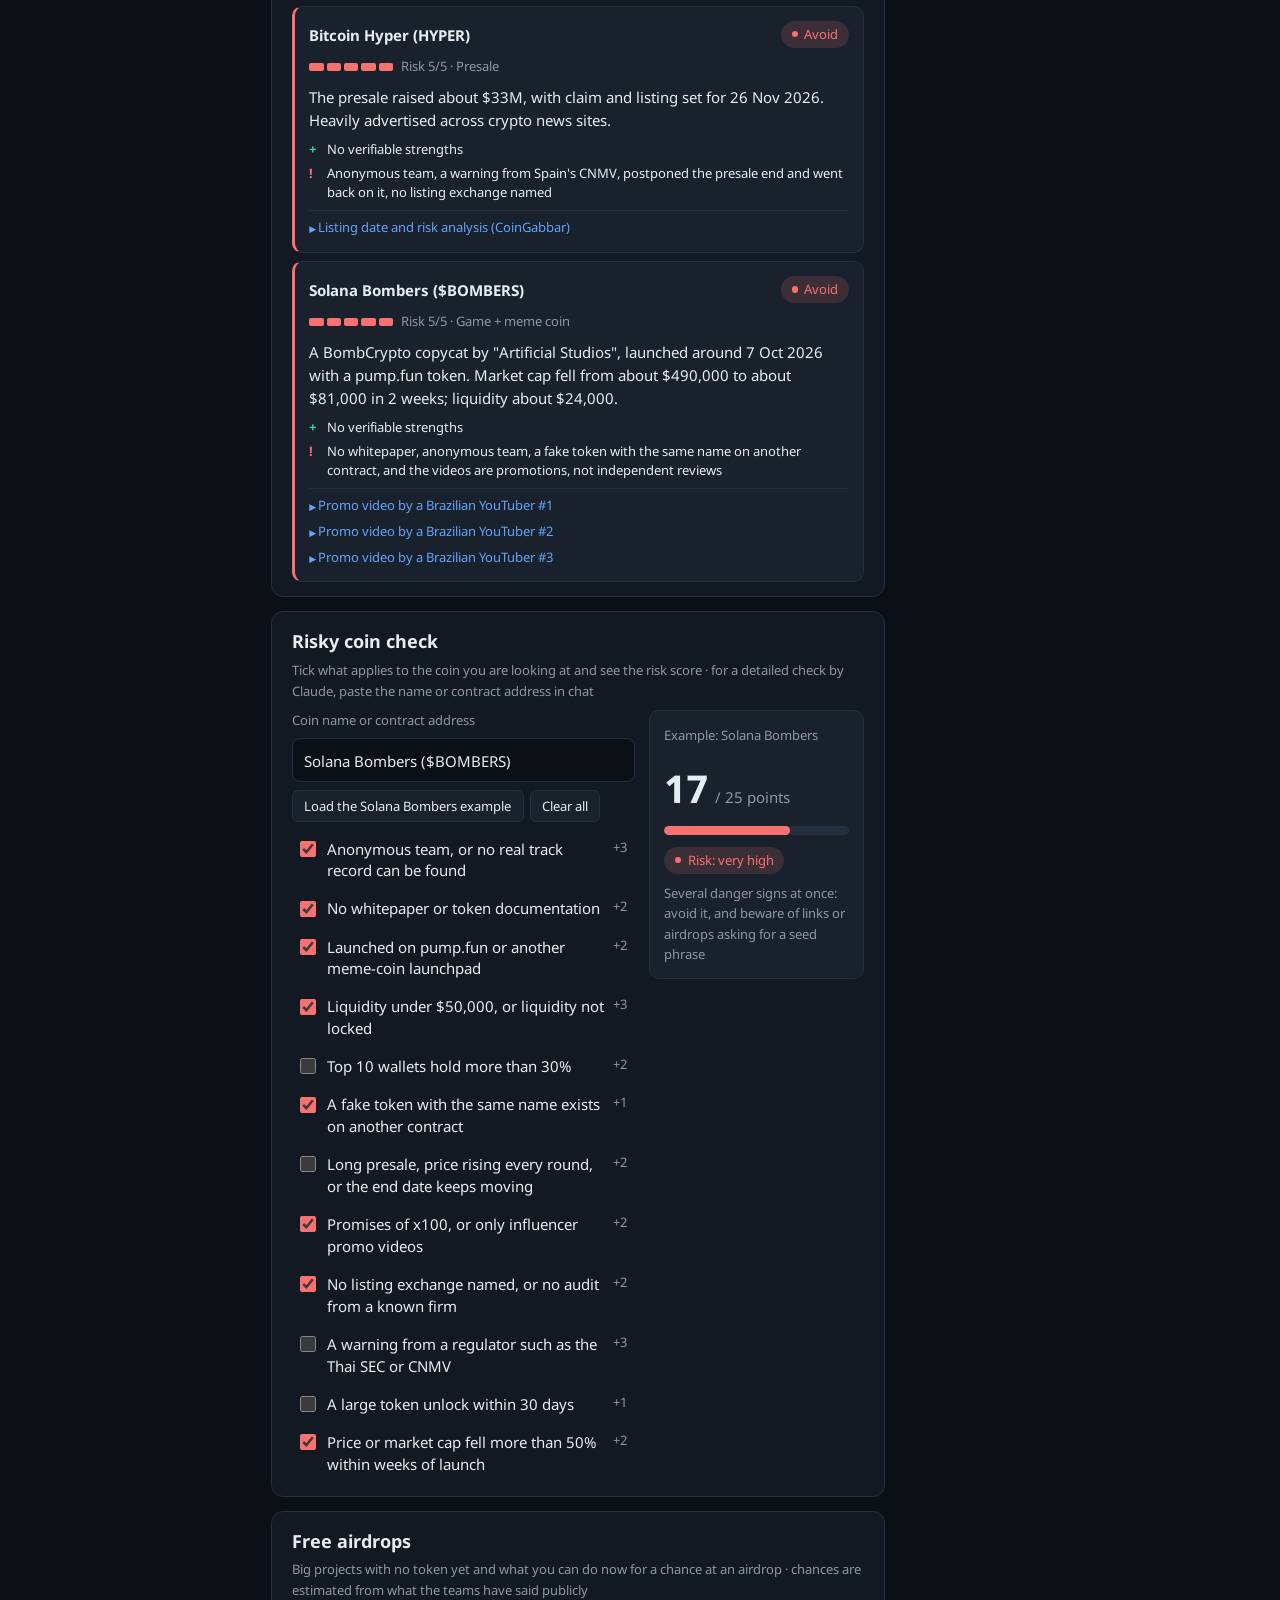
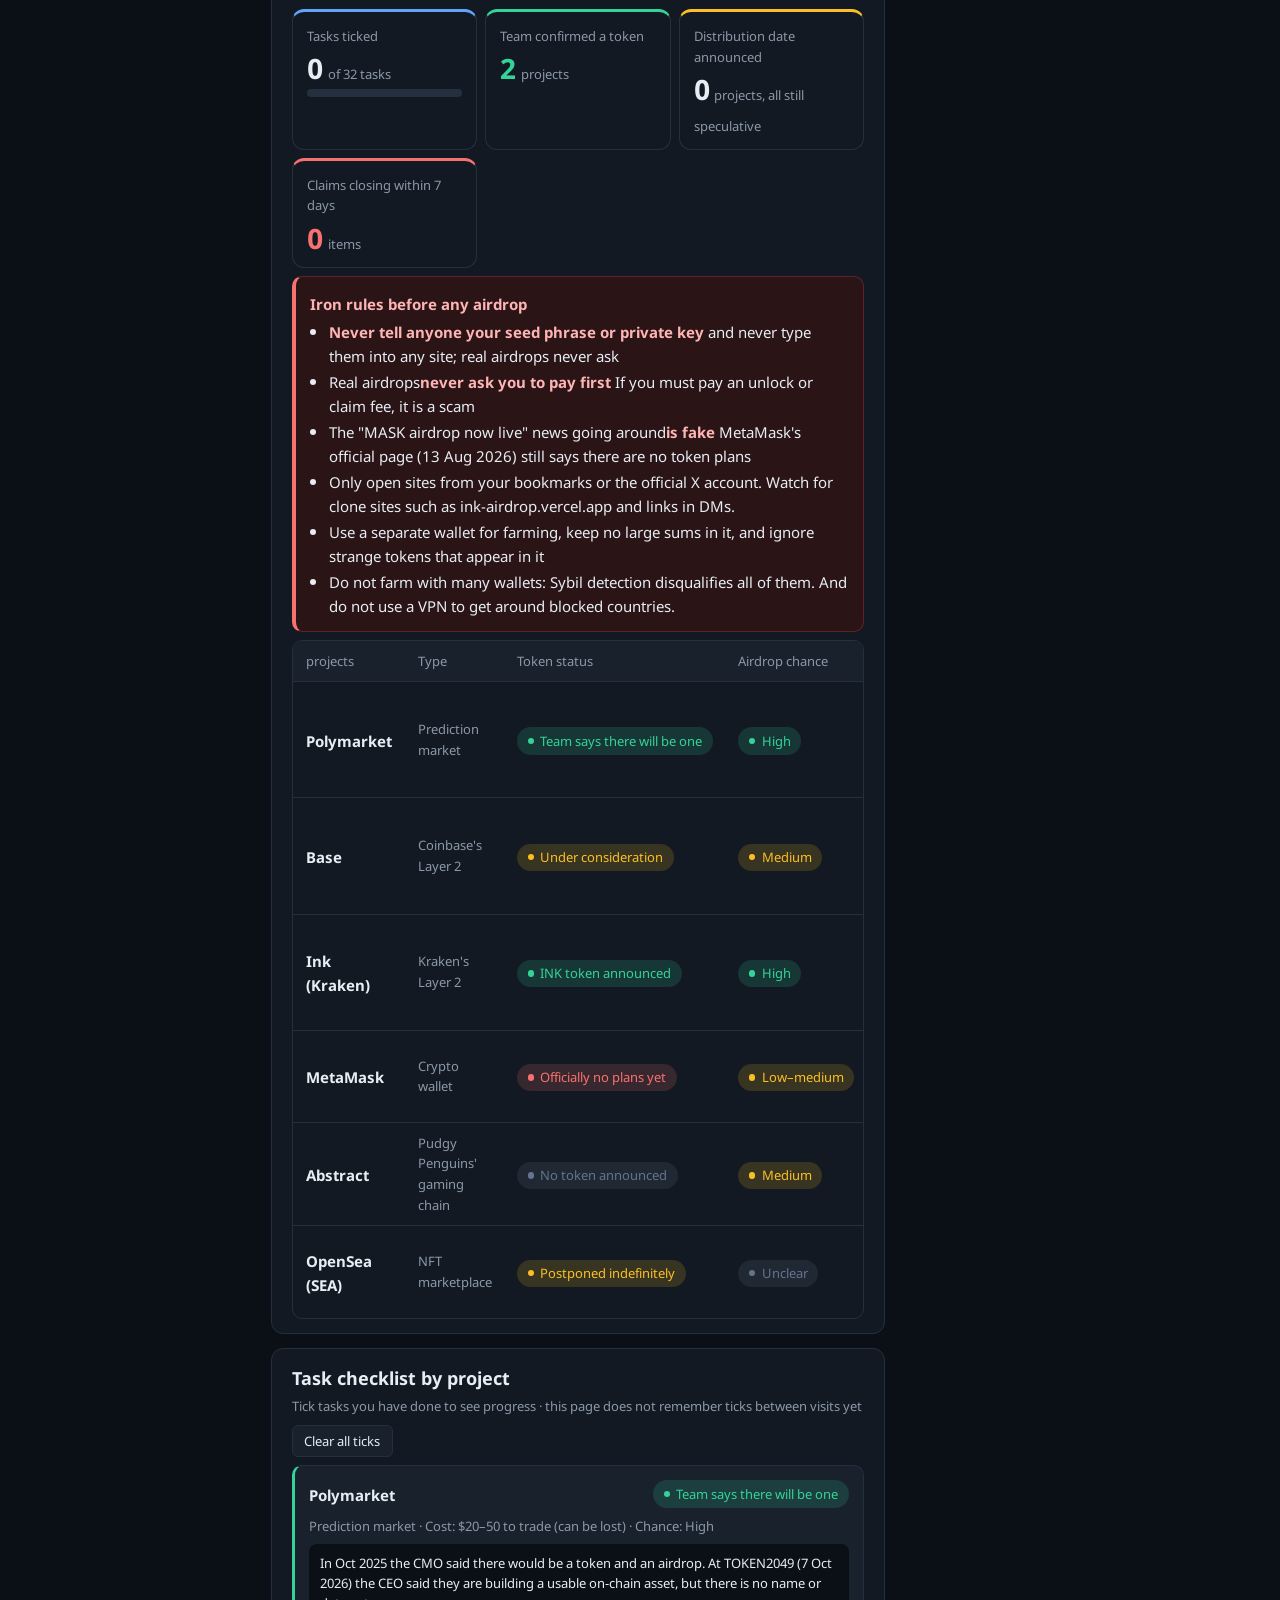
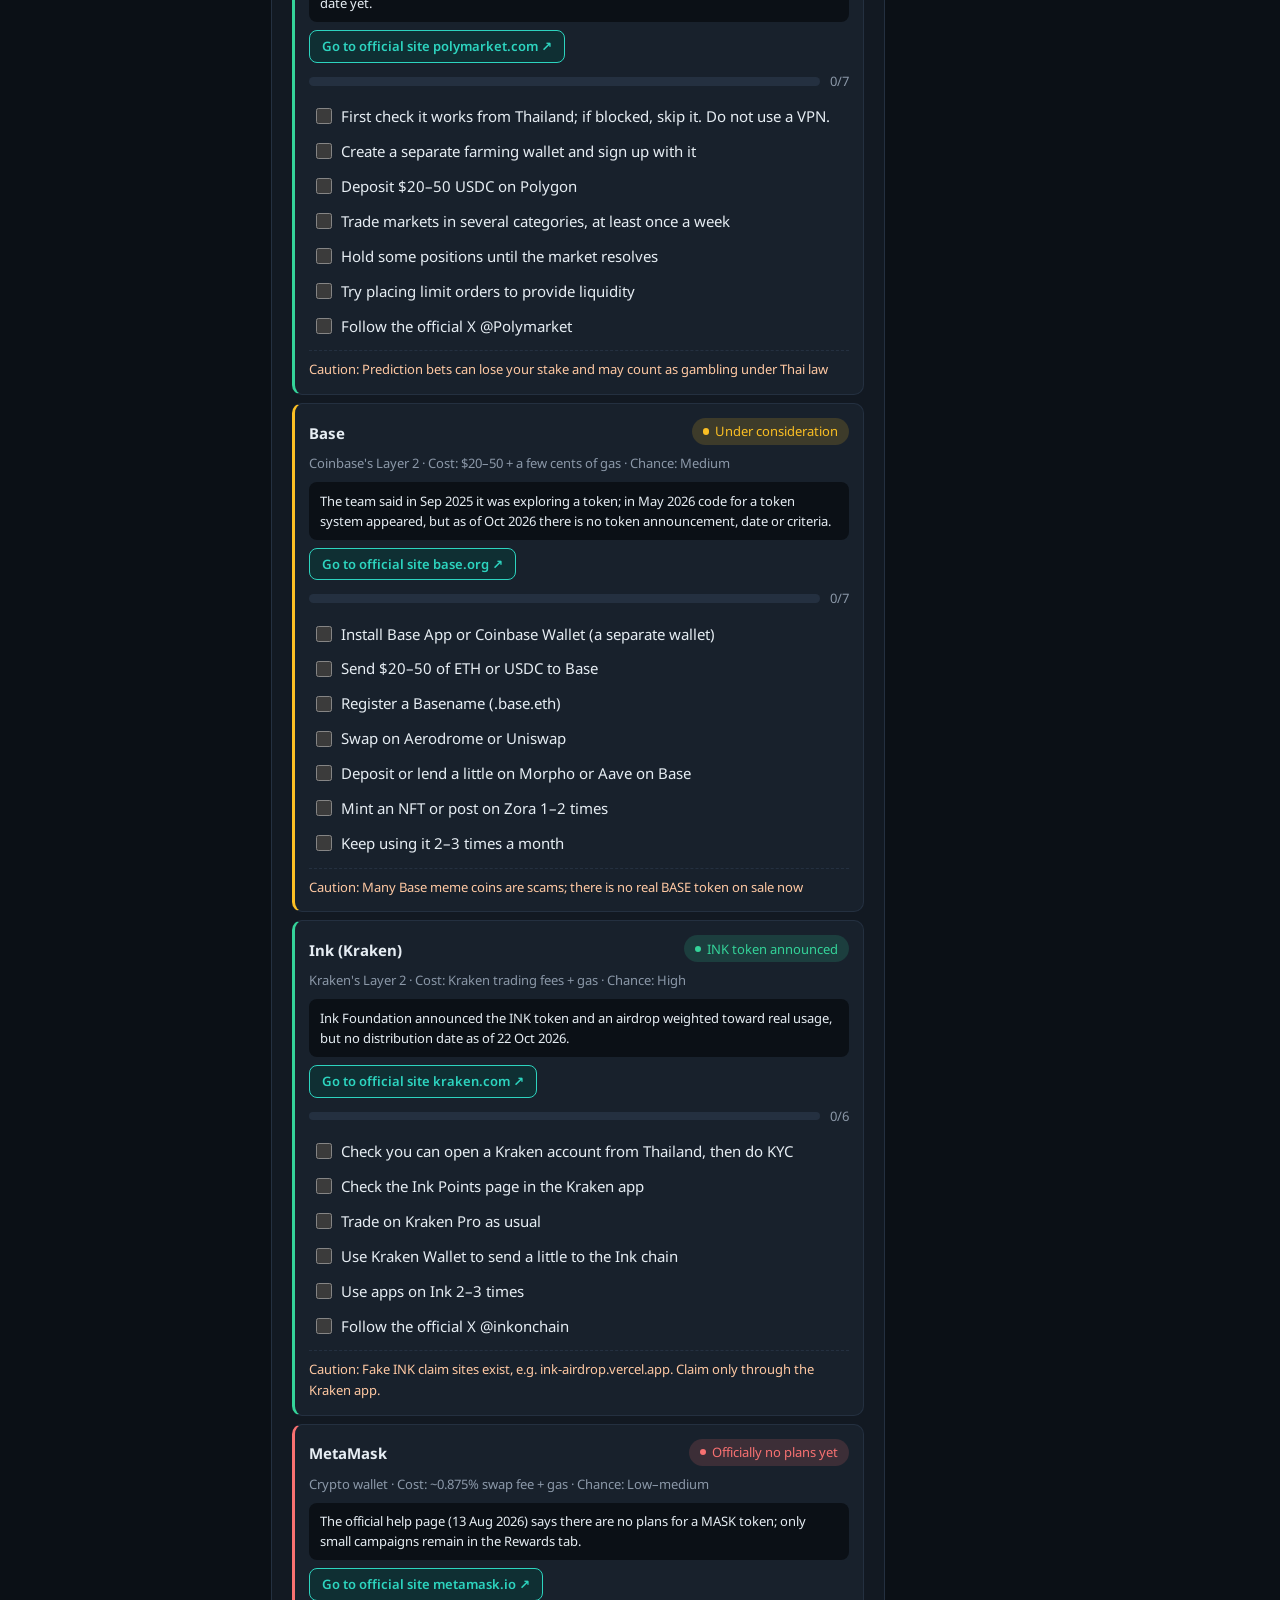
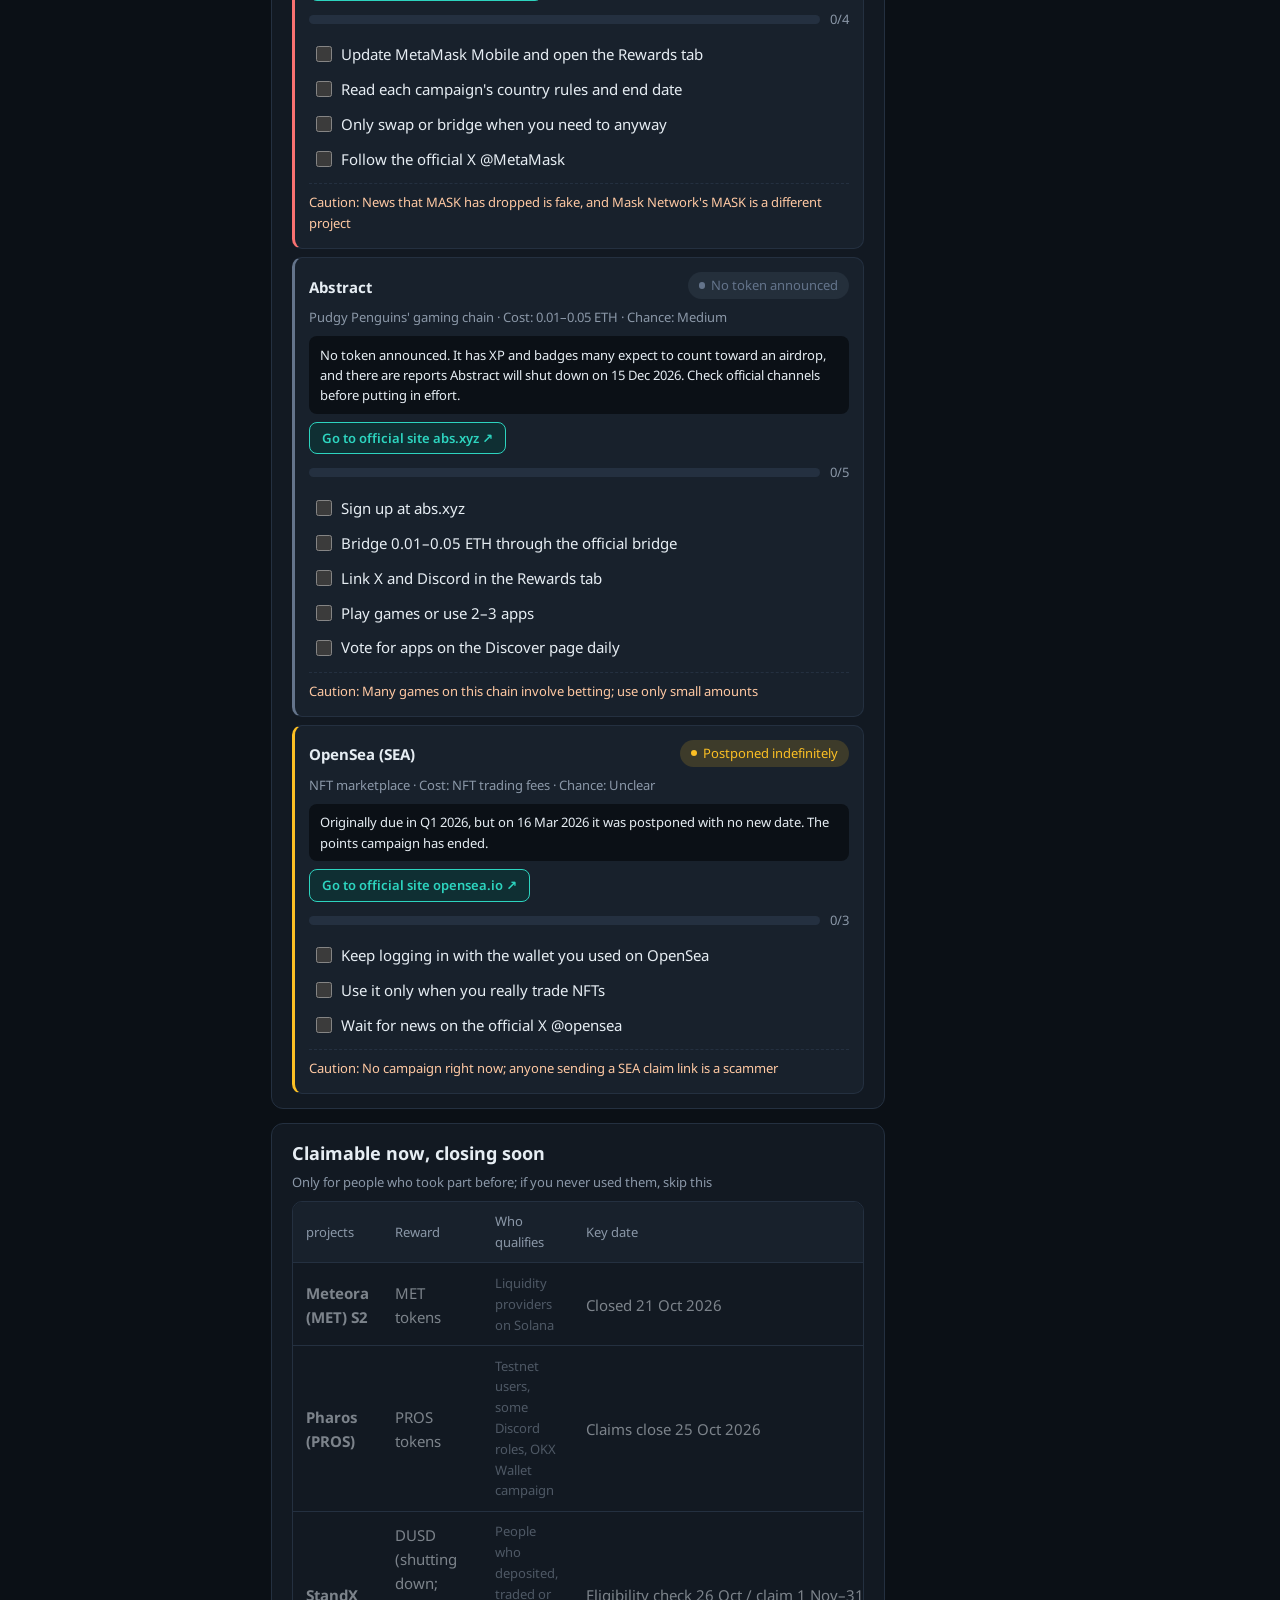
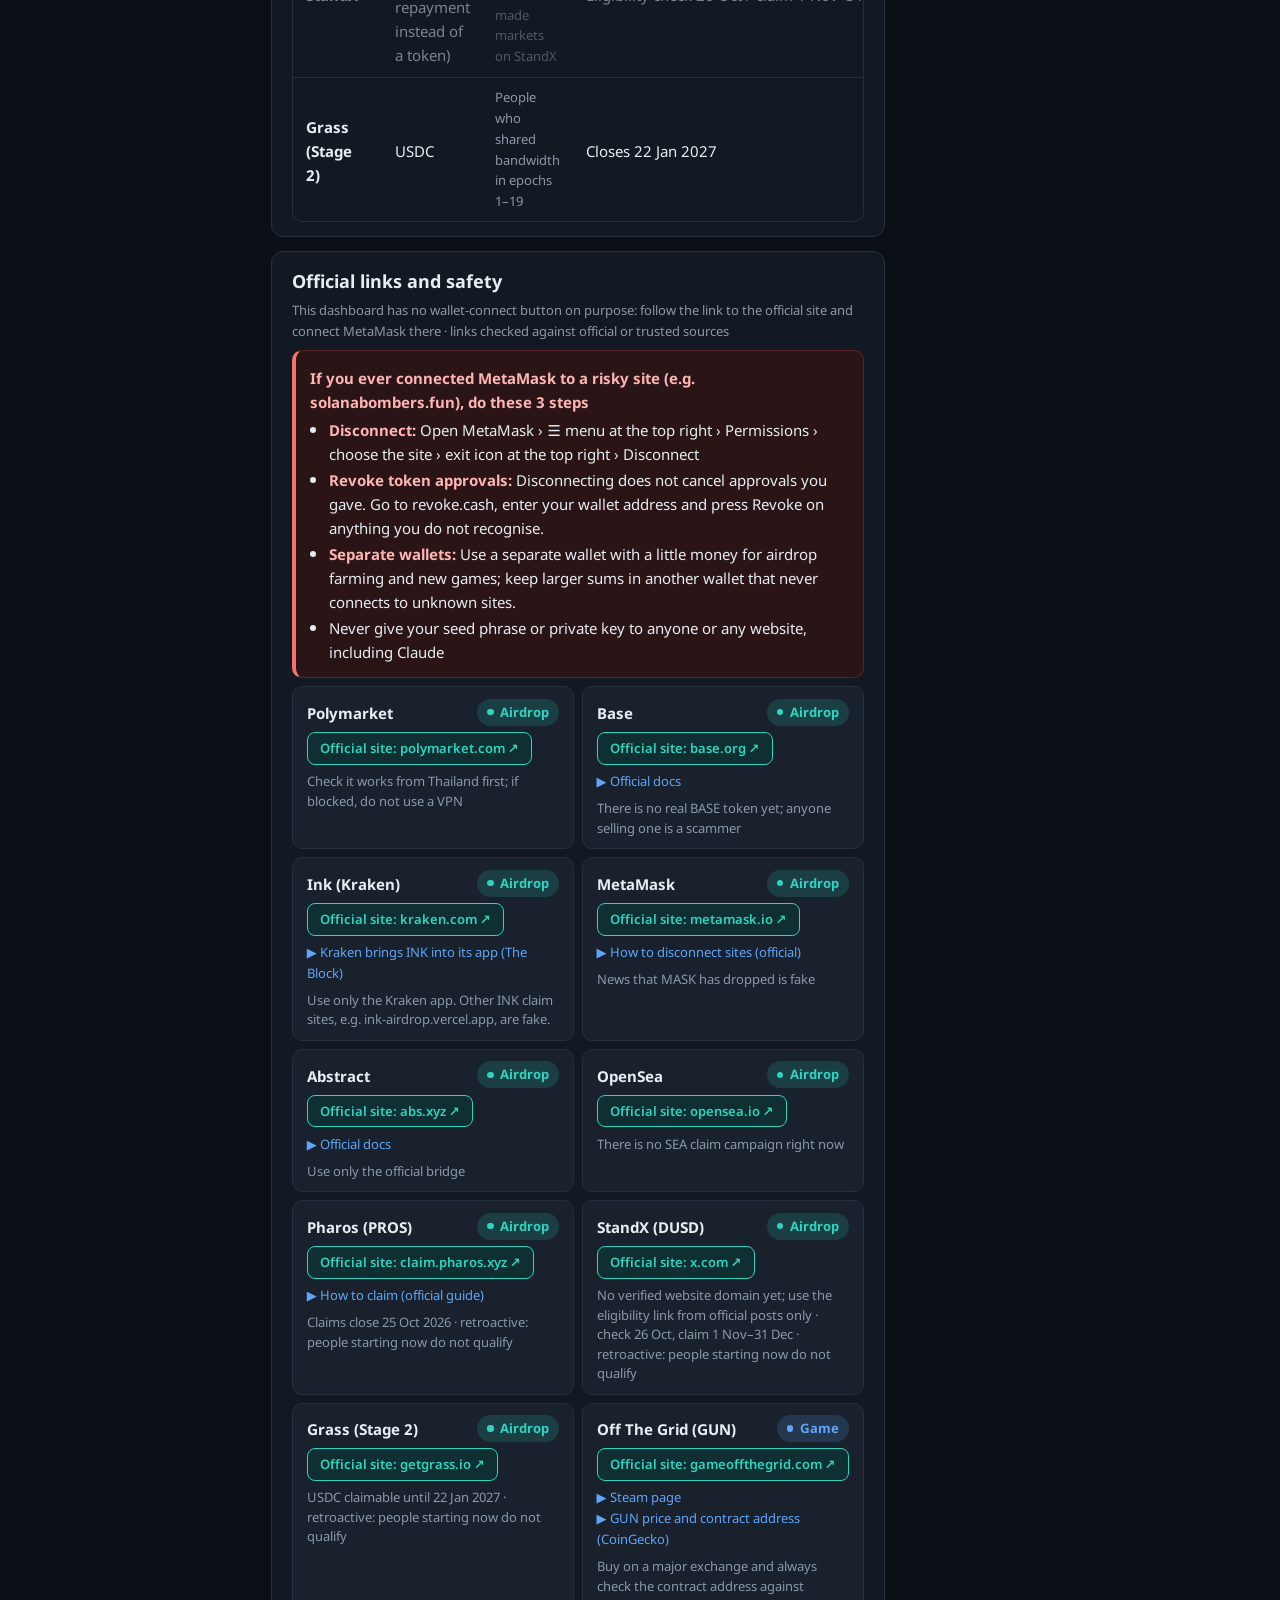
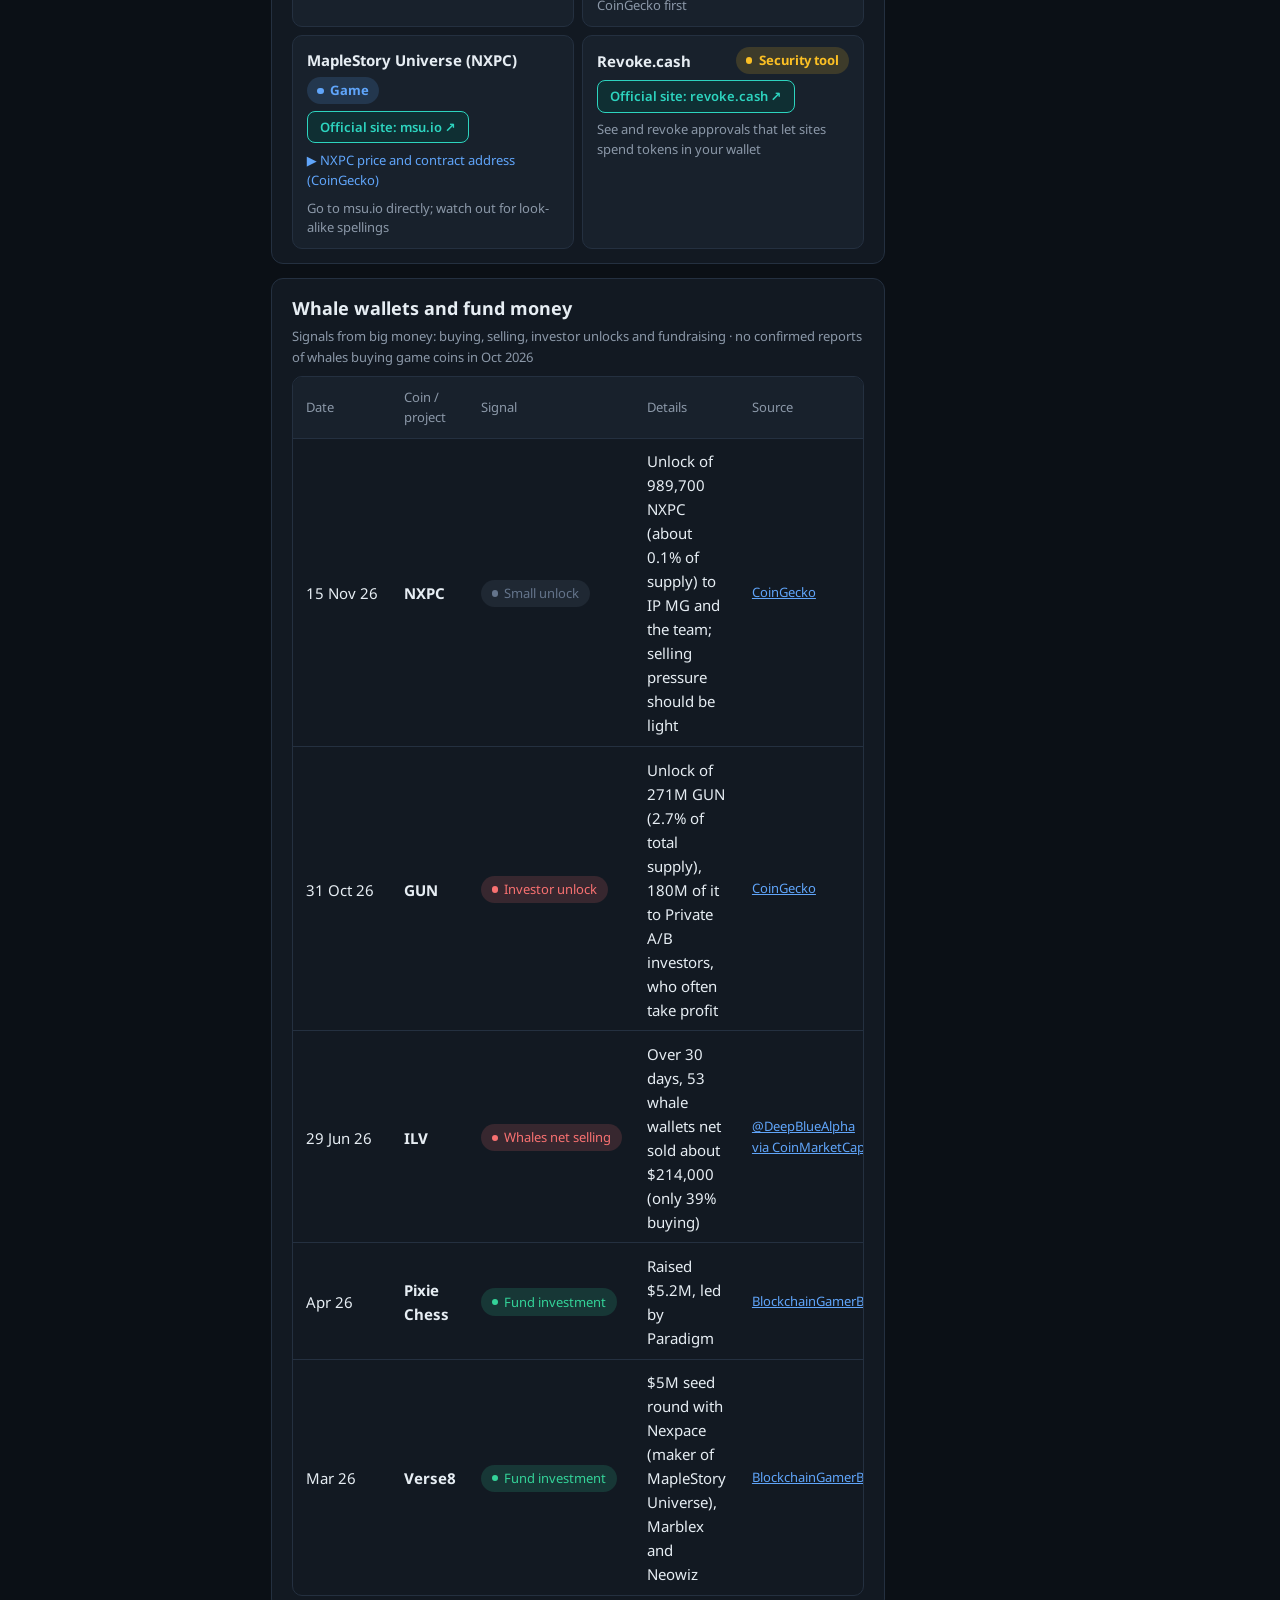
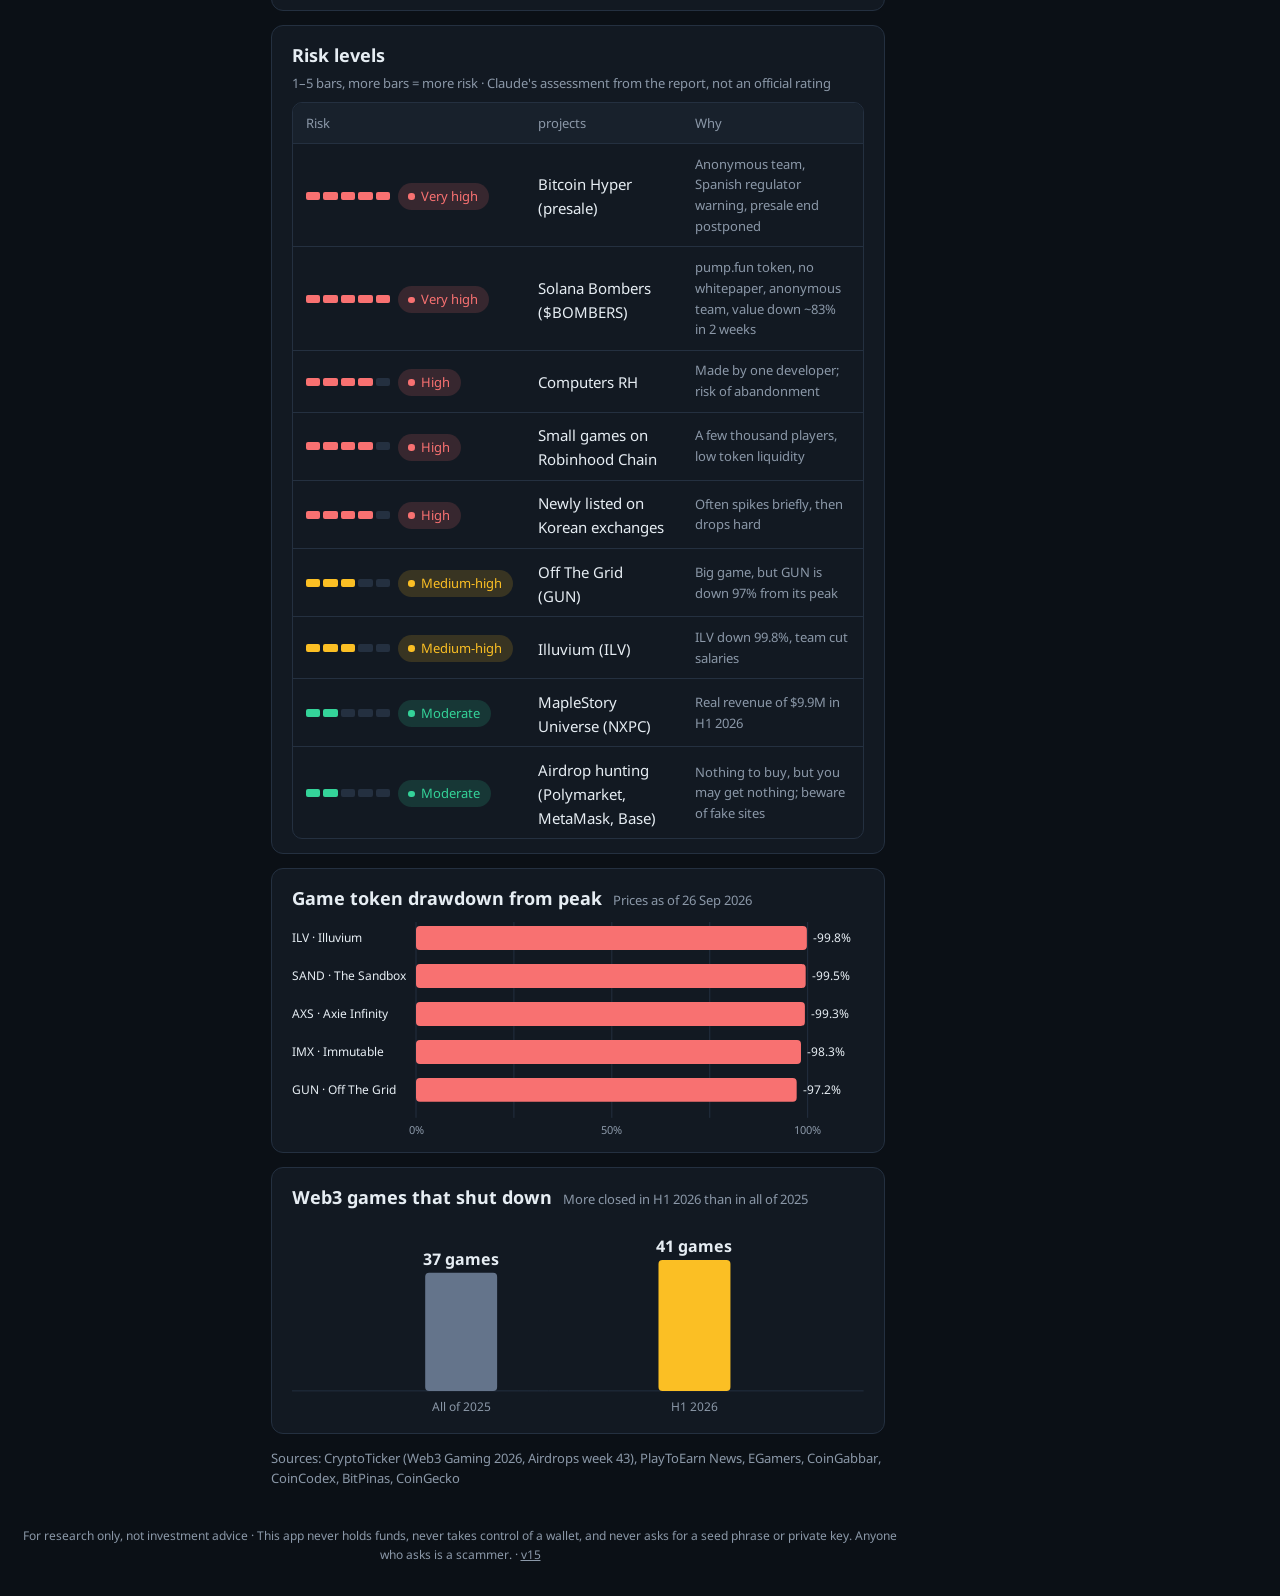
==== commit 5e2e1765: "v15: ask which browser holds the wallet, one-tap paste address, Telegram off for now Co-Authored-By:" ====
--- a/index.html
+++ b/index.html
@@ -21,7 +21,6 @@
   <a class="brand" href="./"><img src="icons/icon-192.png" alt=""><span>เรดาร์คริปโต</span></a>
   <nav class="tabs">
     <a href="./" class="on">แดชบอร์ด</a>
-    <a href="agents.html">เอเจนต์</a>
     <a href="portfolio.html">พอร์ต</a>
     <a href="coin.html">กราฟ</a>
     <a href="guide.html">คู่มือ</a>
@@ -41,7 +40,6 @@
 <script src="js/wallet-panel.js"></script>
 <script src="js/coins.js"></script>
 <script src="js/alerts.js"></script>
-<script src="js/agents.js"></script>
 <script>
 (async () => {
   const root = document.getElementById('dash-root');
--- a/css/app.css
+++ b/css/app.css
@@ -205,6 +205,28 @@
 .wpick-b .wbadge { width: 34px; height: 34px; border-radius: 10px; font-size: 17px; }
 .wpick-b .t { display: flex; flex-direction: column; }
 .wpick-b .t .muted { font-size: 12px; font-weight: 400; }
+.easy { display: grid; gap: 6px; margin: 4px 0 14px; max-width: 560px; }
+.easy .big { font-size: 16px; padding: 14px 18px; border-radius: 12px; }
+.easy p { margin: 0 0 6px; font-size: 13px; }
+.easy .msg:empty { display: none; }
+.bdlg { border: 1px solid var(--line); border-radius: 16px; background: var(--panel); color: var(--fg); padding: 18px; width: min(420px, calc(100vw - 32px)); }
+.bdlg::backdrop { background: rgba(0, 0, 0, .55); }
+.bdlg h3 { margin: 0 0 4px; font-size: 18px; }
+.bdlg-opts { display: grid; gap: 8px; margin: 12px 0; }
+.bdlg-opts button { display: flex; align-items: center; gap: 12px; text-align: left; font-size: 16px; padding: 14px 16px; border-radius: 12px; background: var(--panel2); color: var(--fg); border: 1px solid var(--line); }
+.bdlg-opts button:hover, .bdlg-opts button.on { border-color: var(--teal); }
+.bdlg-opts .bi { font-size: 22px; }
+.bdlg-opts small { display: block; font-weight: 400; color: var(--muted); font-size: 12px; }
+.bdlg .msg:empty { display: none; }
+.bdlg .msg { background: var(--panel2); border-radius: 10px; padding: 10px 12px; margin-bottom: 10px; }
+.cbrowser { margin: 8px 0 4px; border: 1px solid var(--line); border-radius: 12px; padding: 8px 12px; background: var(--panel2); }
+.cbrowser > summary { cursor: pointer; font-weight: 600; color: var(--blue); }
+.cbrowser p, .cbrowser ol { margin: 8px 0; }
+.cbrowser ol { padding-left: 20px; }
+.cbrowser .row { display: flex; flex-wrap: wrap; align-items: center; gap: 8px; }
+.cbrowser .btnlink { display: inline-block; padding: 9px 14px; border-radius: 8px; background: var(--panel); color: var(--fg); border: 1px solid var(--line); font-weight: 600; text-decoration: none; }
+.cbrowser .btnlink:hover { border-color: var(--teal); }
+.cbrowser .danger { margin-top: 8px; border-left: 3px solid #f87171; background: rgba(248, 113, 113, .1); padding: 10px 12px; border-radius: 8px; }
 .wp-name { font-size: 16px; min-width: 0; overflow: hidden; text-overflow: ellipsis; white-space: nowrap; }
 .wp-wtabs { display: flex; gap: 6px; overflow-x: auto; }
 .wp-wtab { display: grid; place-items: center; width: 40px; height: 40px; flex: none; border: 1px solid var(--line); border-radius: 12px; background: var(--panel2); cursor: pointer; padding: 0; }
